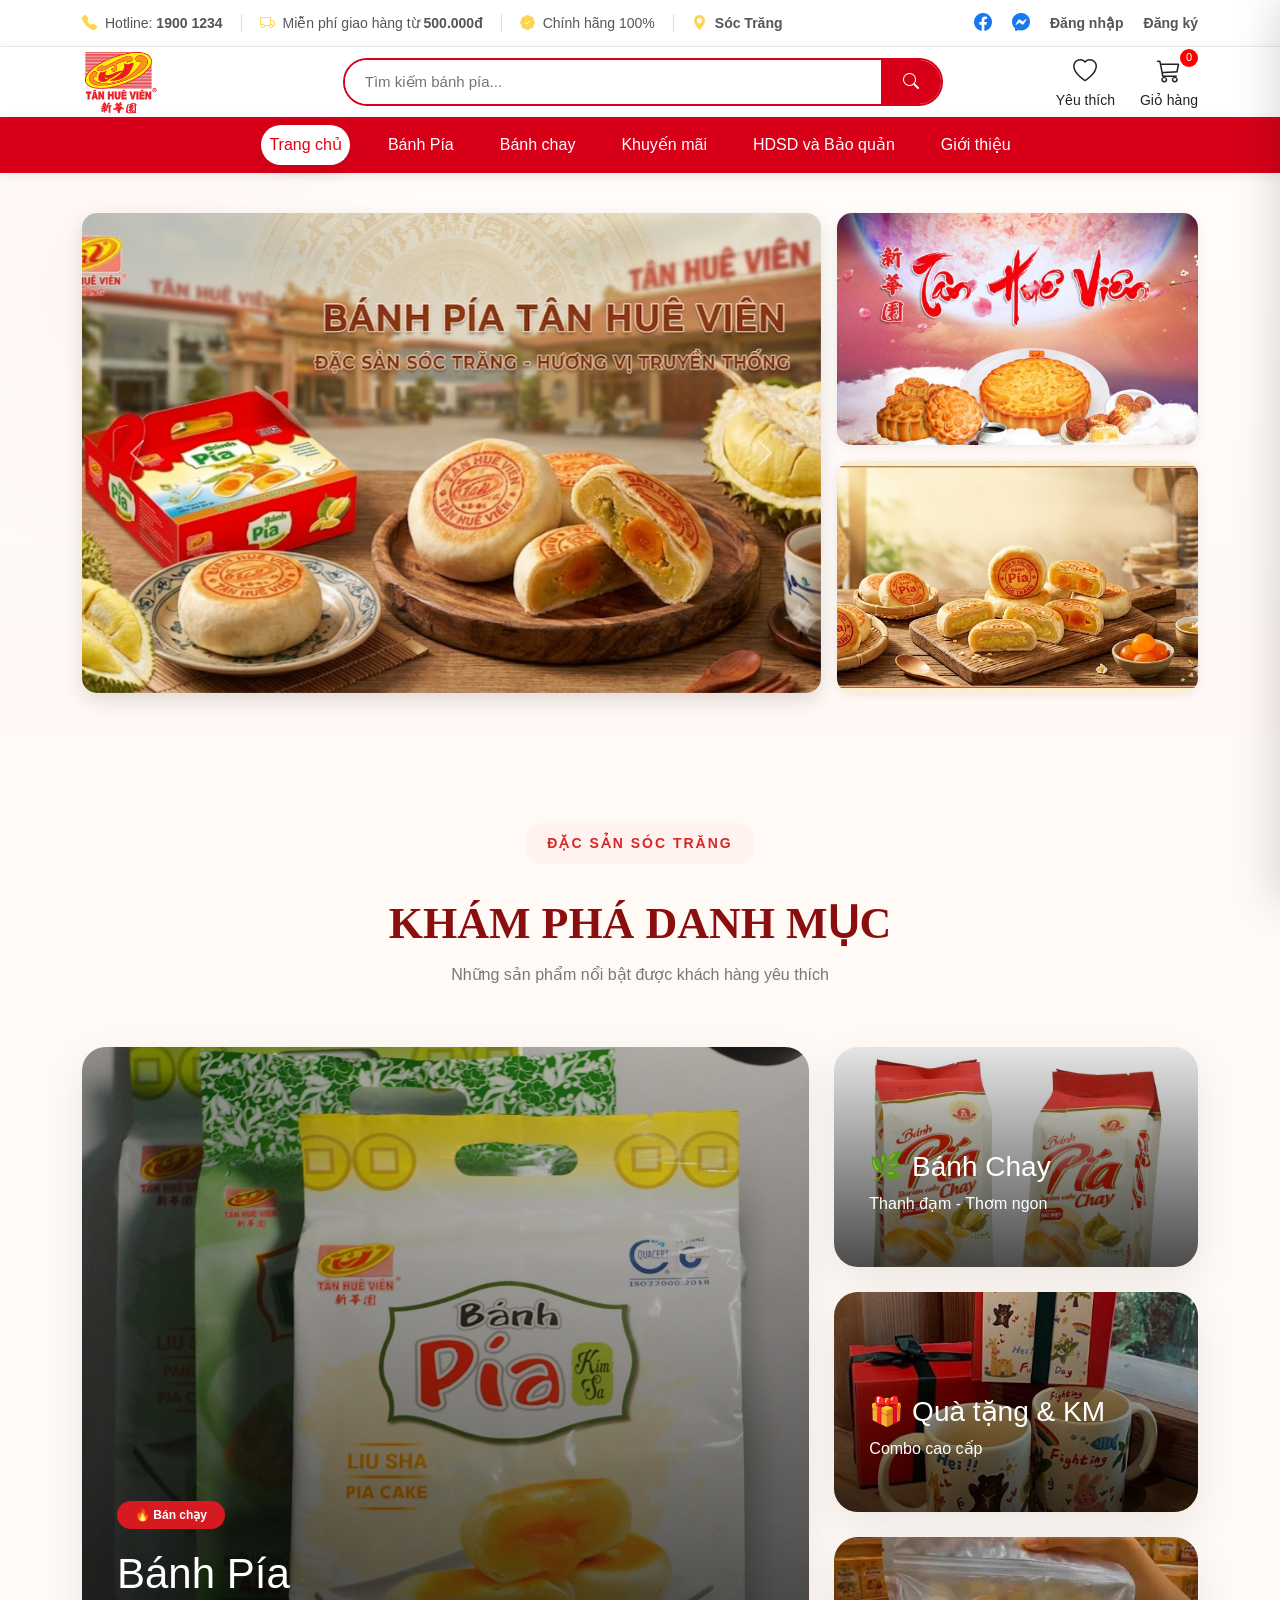
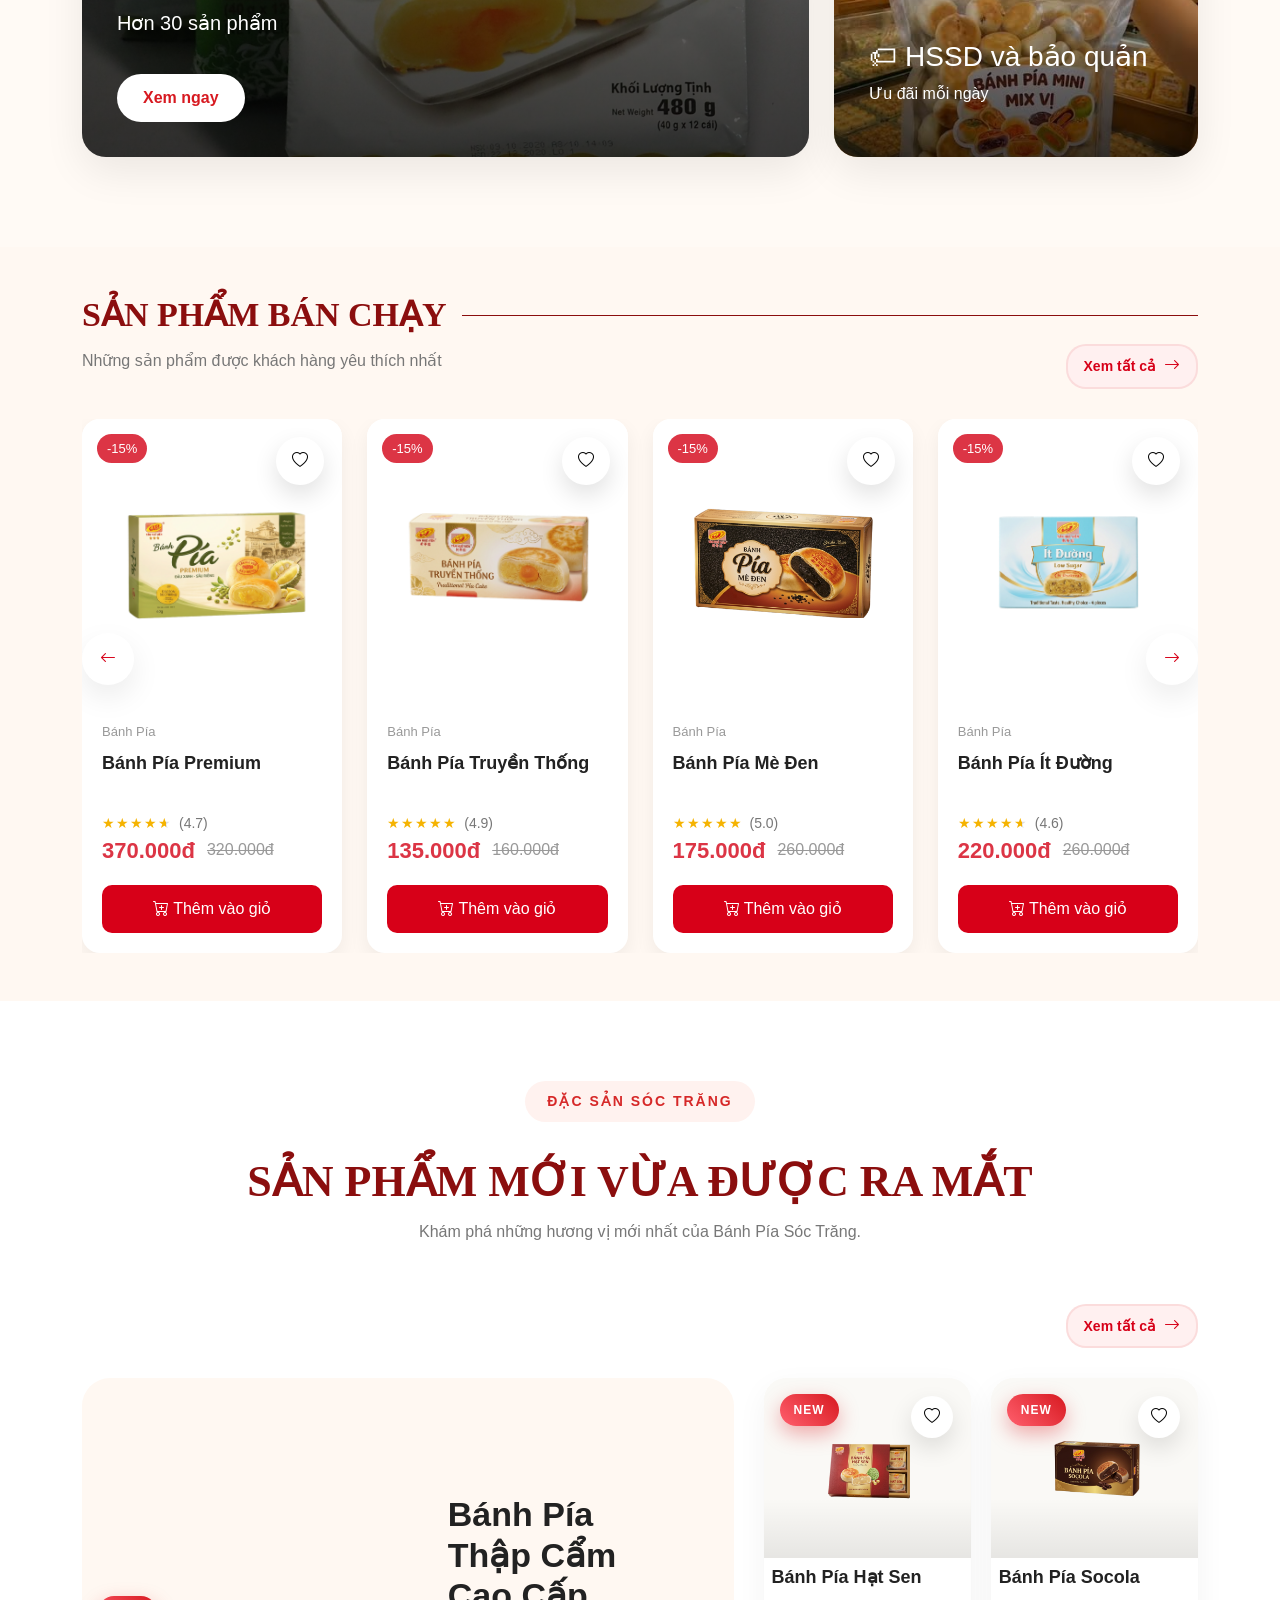
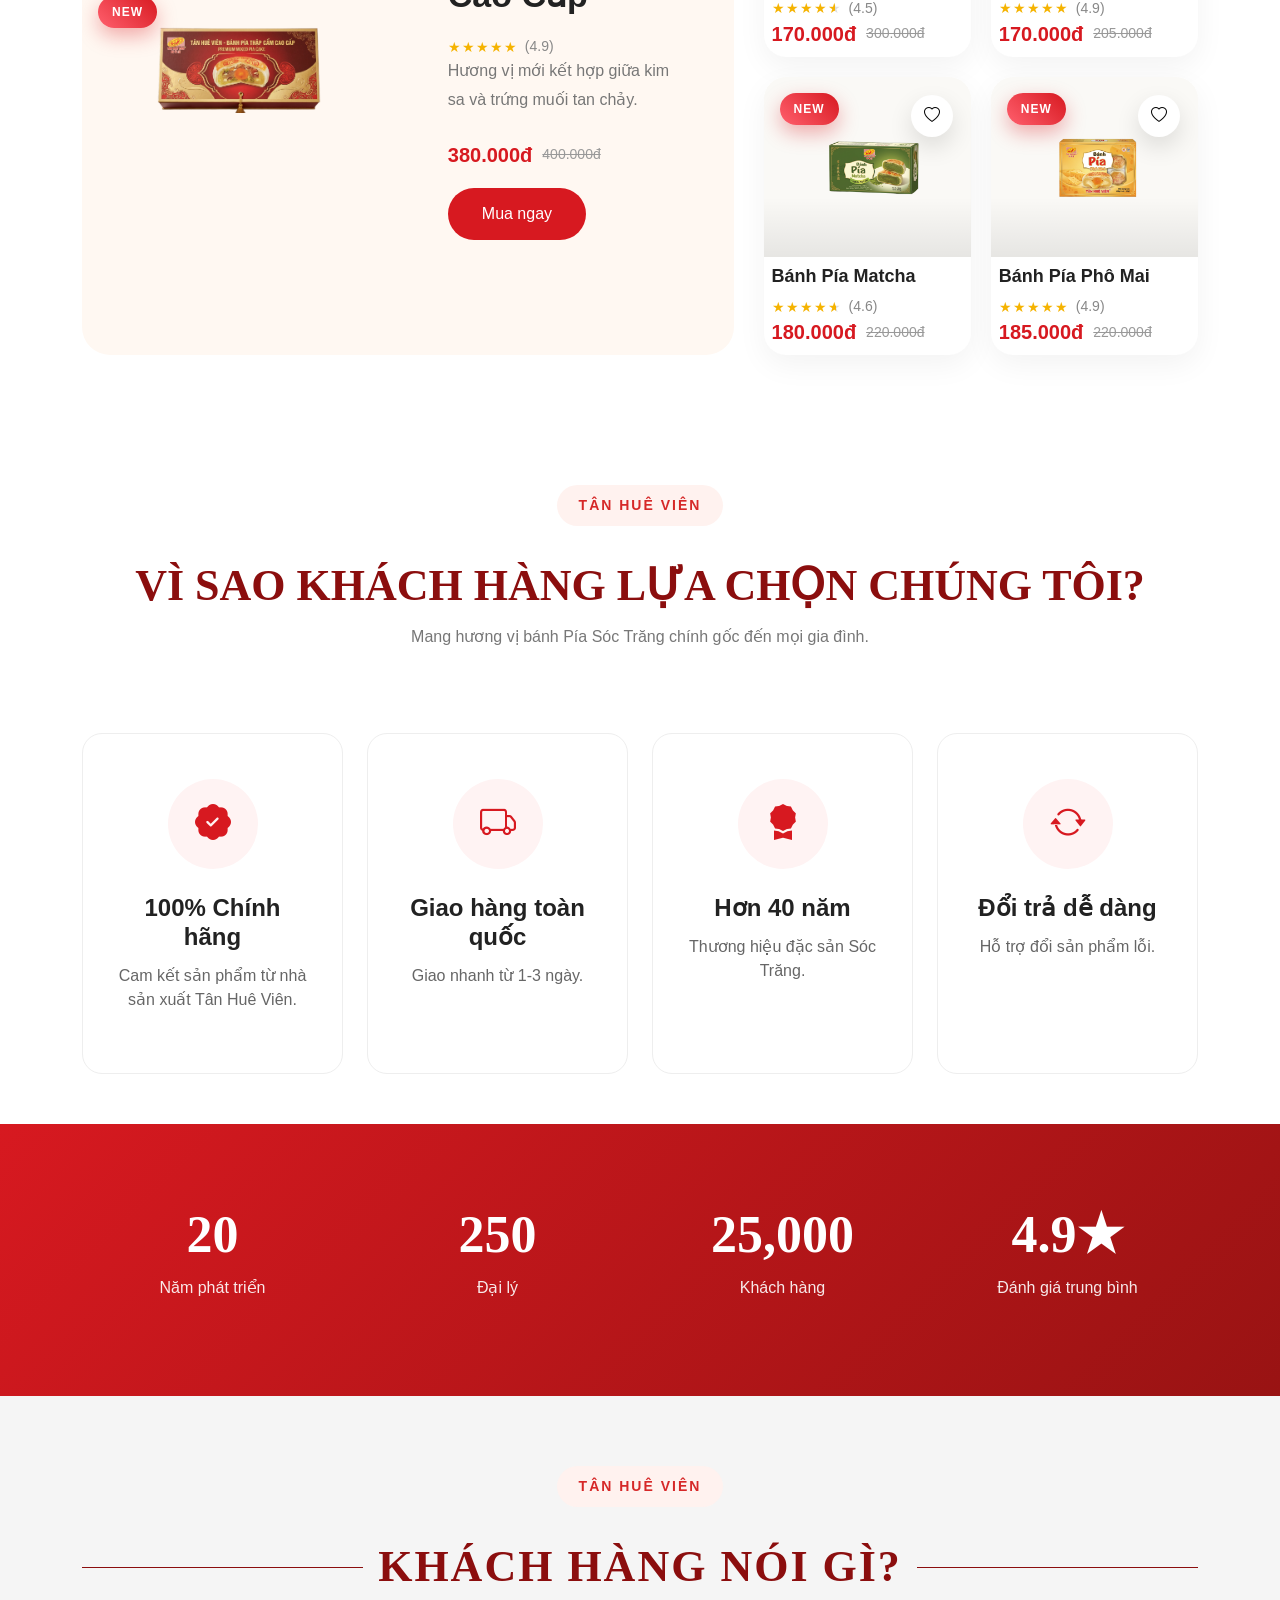
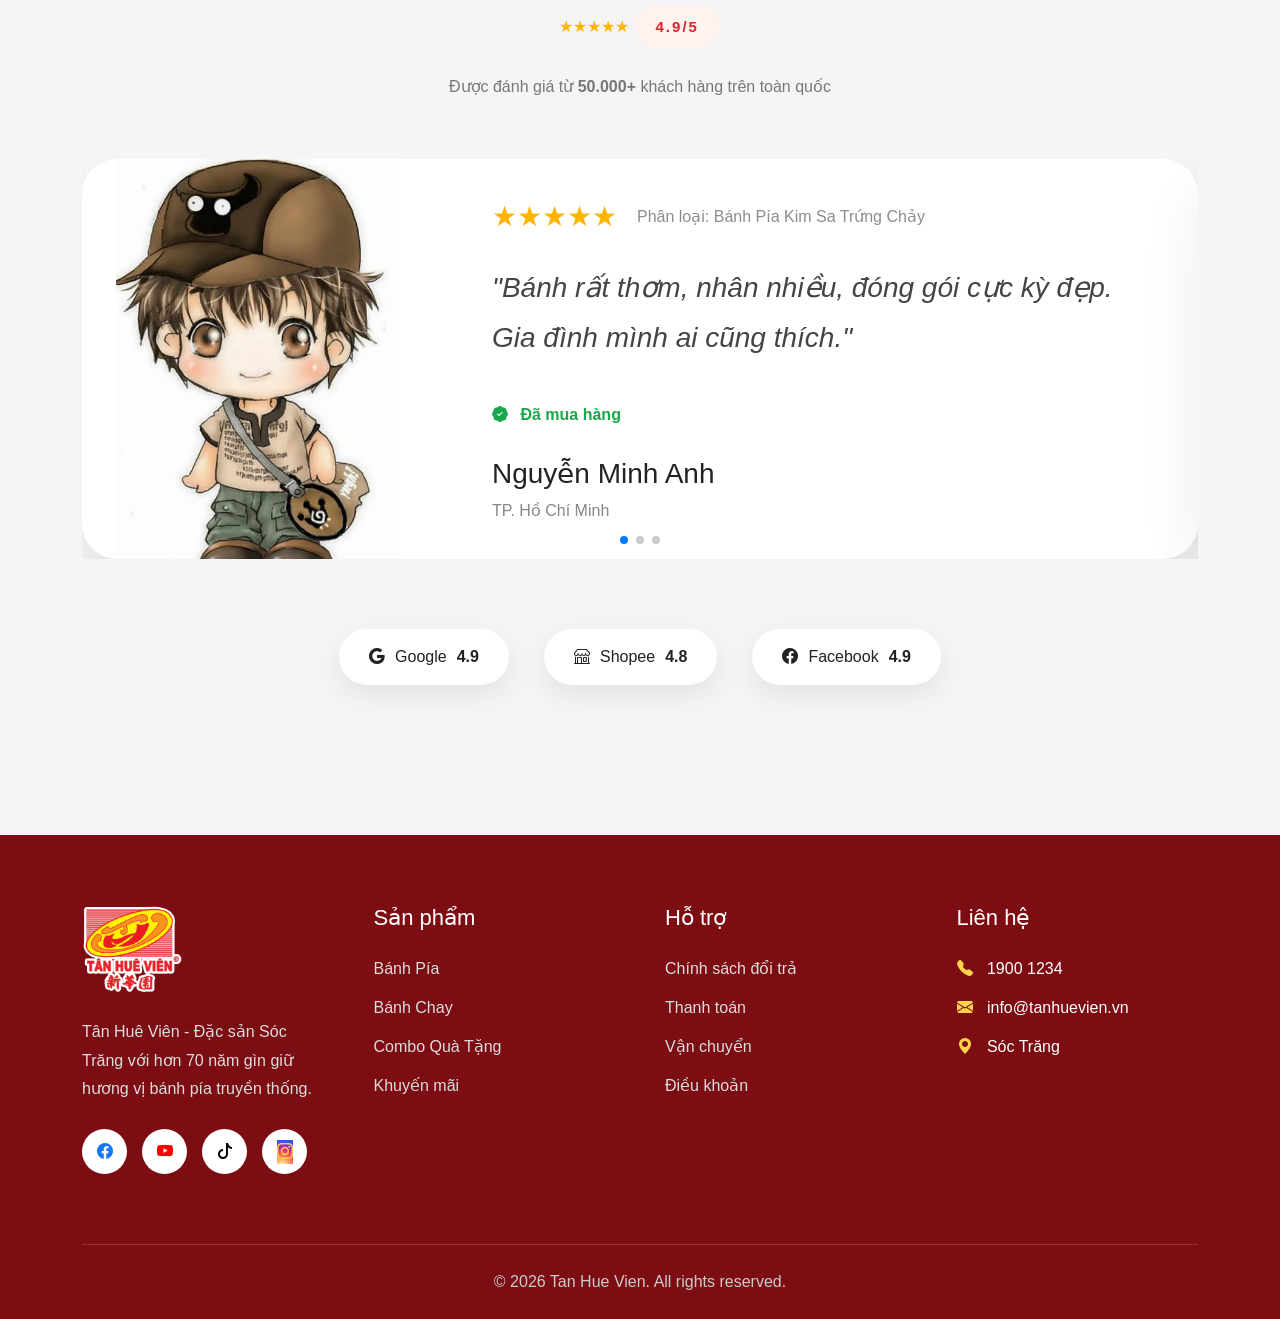
==== index.html @ b6aed007 "change for customer" ====
<!doctype html>
<html lang="vi">
  <head>
    <meta charset="UTF-8" />

    <meta name="viewport" content="width=device-width, initial-scale=1.0" />

    <title>Bánh pía Tân Huê Viên</title>

    <link rel="SHORTCUT ICON" href="assets/images/logo/logo.png" />

    <!-- Bootstrap -->

    <link rel="stylesheet" href="assets/css/bootstrap.min.css" />

    <!-- Bootstrap Icons -->

    <link rel="stylesheet" href="assets/css/bootstrap-icons.css" />

    <!-- CSS -->

    <link rel="stylesheet" href="assets/css/page-loader.css" />

    <link rel="stylesheet" href="assets/css/header.css" />
    <link rel="stylesheet" href="assets/css/footer.css" />
    <link rel="stylesheet" href="assets/css/nouislider.min.css" />

    <link rel="stylesheet" href="assets/css/variables.css" />

    <link rel="stylesheet" href="assets/css/reset.css" />

    <link rel="stylesheet" href="assets/css/style.css" />

    <link rel="stylesheet" href="assets/css/swiper-bundle.css" />
    <link rel="stylesheet" href="assets/css/reponsive-header.css" />
    <link rel="stylesheet" href="assets/css/responsive.css" />
    <link rel="stylesheet" href="assets/css/modal-auth.css" />
  </head>

  <body>
    <!--Page load-->
    <div id="page-loader">
      <div class="page-loader__content">
        <div class="page-loader__logo">
          <img src="assets/images/logo/logo.png" alt="Tân Huê Viên" />
        </div>

        <div class="page-loader__line">
          <span></span>
        </div>

        <p class="page-loader__text">Đang chuẩn bị hương vị...</p>
      </div>
    </div>

    <div id="website-content">
      <header>
        <!-- Top Bar -->

        <!--==================== TOP HEADER ====================-->

        <div class="top-bar">
          <div class="container">
            <div class="top-left">
              <div class="top-item">
                <i class="bi bi-telephone-fill"></i>
                <span>Hotline: <strong>1900 1234</strong></span>
              </div>

              <div class="divider"></div>

              <div class="top-item">
                <i class="bi bi-truck"></i>
                <span>Miễn phí giao hàng từ <strong>500.000đ</strong></span>
              </div>

              <div class="divider"></div>

              <div class="top-item">
                <i class="bi bi-patch-check-fill"></i>
                <span>Chính hãng 100%</span>
              </div>

              <div class="divider"></div>

              <div class="top-item">
                <i class="bi bi-geo-alt-fill"></i>
                <strong><span>Sóc Trăng</span></strong>
              </div>
            </div>

            <div class="top-right">
              <a href="#">
                <i class="bi bi-facebook facebook"></i>
              </a>

              <a href="#">
                <i class="bi bi-messenger facebook"></i>
              </a>

              <a href="#" id="openLogin">
                <strong>Đăng nhập</strong>
              </a>

              <a href="#" id="openRegister">
                <strong>Đăng ký</strong>
              </a>
            </div>
          </div>
        </div>

        <!-- Main Header -->

        <div class="main-header">
          <div class="container">
            <a href="index.html" class="logo">
              <img src="assets/images/logo/logo.png" />
            </a>

            <div class="search-box">
              <input type="text" placeholder="Tìm kiếm bánh pía..." />

              <button>
                <i class="bi bi-search"></i>
              </button>
            </div>

            <!-- Mobile -->
            <div class="mobile-auth">
              <a href="#" id="openLoginMobile">Đăng nhập</a>

              <span>|</span>

              <a href="#" id="openRegisterMobile">Đăng ký</a>
            </div>

            <div class="header-action">
              <a href="#" class="action-item">
                <i class="bi bi-heart"></i>

                <small>Yêu thích</small>
              </a>

              <a href="#" class="action-item cart-action">
                <i class="bi bi-cart3"></i>

                <span class="action-badge">0</span>

                <small>Giỏ hàng</small>
              </a>
            </div>
          </div>
        </div>

        <!-- Navbar -->

        <nav class="navbar navbar-expand-lg navbar-custom">
          <div class="container">
            <button
              class="navbar-toggler"
              data-bs-toggle="collapse"
              data-bs-target="#menu"
            >
              <i class="bi bi-list text-white fs-3"></i>
            </button>

            <div class="collapse navbar-collapse" id="menu">
              <ul class="navbar-nav mx-auto">
                <li class="nav-item">
                  <a class="nav-link active" href="index.html">Trang chủ</a>
                </li>

                <li class="nav-item">
                  <a class="nav-link" href="shop.html">Bánh Pía</a>
                </li>

                <li class="nav-item">
                  <a class="nav-link" href="shop-vegan.html">Bánh chay</a>
                </li>

                <li class="nav-item">
                  <a class="nav-link" href="promotion.html">Khuyến mãi</a>
                </li>

                <li class="nav-item">
                  <a class="nav-link" href="instructions.html"
                    >HDSD và Bảo quản</a
                  >
                </li>

                <li class="nav-item">
                  <a class="nav-link" href="about-new.html">Giới thiệu</a>
                </li>
              </ul>
            </div>
          </div>
        </nav>

        <!-- MODAL LOGIN-->

        <div class="login-modal-overlay" id="loginModal">
          <div class="login-modal">
            <!-- Close -->

            <button class="login-close" id="closeLogin">
              <i class="bi bi-x-lg"></i>
            </button>

            <!-- LOGIN PANEL -->

            <div class="auth-panel active" id="loginPanel">
              <div class="login-header">
                <img src="assets/images/logo/logo.png" />

                <h2>Đăng nhập</h2>

                <p>Chào mừng bạn quay trở lại.</p>
              </div>

              <form class="login-form">
                <div class="login-group">
                  <label>Email</label>

                  <div class="login-input">
                    <i class="bi bi-envelope"></i>

                    <input type="email" placeholder="Nhập email" />
                  </div>
                </div>

                <div class="login-group">
                  <label>Mật khẩu</label>

                  <div class="login-input">
                    <i class="bi bi-lock"></i>

                    <input
                      id="loginPassword"
                      type="password"
                      placeholder="Nhập mật khẩu"
                    />

                    <button type="button" class="toggle-password">
                      <i class="bi bi-eye"></i>
                    </button>
                  </div>
                </div>

                <div class="login-option">
                  <label>
                    <input type="checkbox" />

                    Ghi nhớ đăng nhập
                  </label>

                  <a href="#" id="forgotBtn"> Quên mật khẩu? </a>
                </div>

                <button class="login-btn">Đăng nhập</button>
              </form>

              <div class="login-divider">
                <span>Hoặc</span>
              </div>

              <div class="login-social">
                <button>
                  <i class="bi bi-google"></i>

                  Google
                </button>

                <button>
                  <i class="bi bi-facebook"></i>

                  Facebook
                </button>
              </div>

              <div class="login-footer">
                Chưa có tài khoản?

                <a href="#" id="registerBtn"> Đăng ký ngay </a>
              </div>
            </div>

            <!-- REGISTER PANEL -->

            <div class="auth-panel" id="registerPanel">
              <div class="login-header">
                <img src="assets/images/logo/logo.png" />

                <h2 style="margin-top: -6%">Đăng ký</h2>

                <p>Tạo tài khoản để mua sắm nhanh hơn.</p>
              </div>

              <form class="register-form">
                <div class="register-grid">
                  <div class="register-group">
                    <label>Họ và tên</label>

                    <div class="register-input">
                      <i class="bi bi-person"></i>
                      <input type="text" />
                    </div>
                  </div>

                  <div class="register-group">
                    <label>Email</label>

                    <div class="register-input">
                      <i class="bi bi-envelope"></i>
                      <input type="email" />
                    </div>
                  </div>

                  <div class="register-group">
                    <label>Số điện thoại</label>

                    <div class="register-input">
                      <i class="bi bi-telephone"></i>
                      <input type="text" />
                    </div>
                  </div>

                  <div class="register-group">
                    <label>Mật khẩu</label>

                    <div class="register-input">
                      <i class="bi bi-lock"></i>
                      <input type="password" />
                    </div>
                  </div>

                  <div class="register-group register-full">
                    <label>Xác nhận mật khẩu</label>

                    <div class="register-input">
                      <i class="bi bi-lock-fill"></i>
                      <input type="password" />
                    </div>
                  </div>
                </div>

                <!-- LAW-->
                <div class="register-agree">
                  <label>
                    <input type="checkbox" id="agreeTerms" />

                    Tôi đồng ý với
                    <a href="#">Điều khoản sử dụng</a>
                    và
                    <a href="#">Chính sách bảo mật</a>.
                  </label>
                </div>

                <!-- Nút đăng ký -->
                <button type="submit" class="register-btn">
                  <i class="bi bi-person-plus"></i>
                  Đăng ký
                </button>
              </form>

              <div class="login-footer">
                Đã có tài khoản?

                <a href="#" id="loginBtnBack"> Đăng nhập </a>
              </div>
            </div>
          </div>
        </div>

        <!-- CART DRAWER-->

        <div class="cart-overlay"></div>

        <aside class="cart-drawer">
          <!-- <div class="cart-header">
          <h2>
            <i class="bi bi-cart3"></i>

            Giỏ hàng
          </h2>

          <button class="close-cart">
            <i class="bi bi-x-lg"></i>
          </button>
        </div> -->
          <!-- <div class="cart-header">
          <div class="cart-header-left">
            <div class="cart-icon">
              <i class="bi bi-cart3"></i>
            </div>

            <div>
              <h2>Giỏ hàng</h2>

              <span class="cart-count"> 0 sản phẩm </span>
            </div>
          </div>

          <button class="close-cart">
            <i class="bi bi-x-lg"></i>
          </button>
        </div> -->
          <div class="cart-header">
            <div class="cart-header-left">
              <div class="cart-icon">
                <i class="bi bi-cart3"></i>
              </div>

              <div>
                <h2>Giỏ hàng</h2>

                <p class="cart-count"><span id="cartCount">0</span> sản phẩm</p>
              </div>
            </div>

            <button class="close-cart">
              <i class="bi bi-x-lg"></i>
            </button>
          </div>

          <!--Cart body-->
          <div class="cart-body">
            <!-- Item 1 -->
            <!-- <div class="cart-item">
            <div class="cart-image">
              <img src="assets/images/products/pia1.png" alt="" />
            </div>

            <div class="cart-info">
              <h4>Bánh Pía Kim Sa</h4>

              <p>Hộp 6 bánh • 480g</p>

              <div class="cart-price">180.000đ</div>

              <div class="cart-quantity">
                <button class="qty-minus">
                  <i class="bi bi-dash"></i>
                </button>

                <span>1</span>

                <button class="qty-plus">
                  <i class="bi bi-plus"></i>
                </button>
              </div>
            </div>

            <button class="cart-remove">
              <i class="bi bi-trash3"></i>
            </button>
          </div> -->
          </div>
          <!--Cart footer-->

          <div class="cart-footer">
            <div class="cart-summary">
              <div class="summary-row">
                <span>Tạm tính</span>

                <strong id="cartSubtotal"> 180.000đ </strong>
              </div>

              <!-- <div class="summary-row">
              <span>Phí vận chuyển</span>

              <span class="free-ship"> Miễn phí </span>
            </div> -->
              <div class="shipping-progress">
                <div class="shipping-text">
                  <i class="bi bi-truck"></i>

                  <span id="shippingMessage">
                    Mua thêm 300.000đ để được miễn phí vận chuyển
                  </span>
                </div>

                <div class="shipping-bar">
                  <div class="shipping-fill" id="shippingFill"></div>
                </div>
              </div>

              <div class="summary-divider"></div>

              <div class="summary-row total">
                <span>Tổng cộng</span>

                <strong id="cartTotal"> 180.000đ </strong>
              </div>
            </div>

            <div class="cart-actions">
              <button class="checkout-btn" onclick="forwardToCheckOut()">
                Thanh toán
              </button>
            </div>
          </div>
        </aside>

        <!--Toast-->

        <div id="toastContainer" class="toast-container"></div>
        <!--End cart drawer-->
      </header>

      <!-- ================= HERO ================= -->

      <section class="hero-section">
        <div class="container">
          <div class="row g-3">
            <!-- Slider -->

            <div class="col-lg-8">
              <div
                id="heroSlider"
                class="carousel slide"
                data-bs-ride="carousel"
                data-bs-interval="3000"
              >
                <div class="carousel-inner">
                  <div class="carousel-item active">
                    <img
                      src="assets/images/slider/slider1_1.png"
                      class="d-block w-100"
                    />
                  </div>

                  <div class="carousel-item">
                    <img
                      src="assets/images/slider/slider2_1.png"
                      class="d-block w-100"
                    />
                  </div>

                  <div class="carousel-item">
                    <img
                      src="assets/images/slider/slider3_1.png"
                      class="d-block w-100"
                    />
                  </div>
                </div>

                <button
                  class="carousel-control-prev"
                  data-bs-target="#heroSlider"
                  data-bs-slide="prev"
                >
                  <span class="carousel-control-prev-icon"></span>
                </button>

                <button
                  class="carousel-control-next"
                  data-bs-target="#heroSlider"
                  data-bs-slide="next"
                >
                  <span class="carousel-control-next-icon"></span>
                </button>
              </div>
            </div>

            <!-- Banner -->

            <div class="col-lg-4">
              <div class="right-banner">
                <img src="assets/images/banners/banh-pia-banner.png" />
              </div>

              <div class="right-banner mt-3">
                <img src="assets/images/banners/banner1_1.png" />
              </div>
            </div>
          </div>
        </div>
      </section>

      <!--================ FEATURED CATEGORIES NEW ================-->

      <section class="featured-categories">
        <div class="container">
          <div class="section-title">
            <span>ĐẶC SẢN SÓC TRĂNG</span>
            <!-- <h2 class="title-with-lines">Khám phá danh mục</h2> -->
            <h2>Khám phá danh mục</h2>
            <p>Những sản phẩm nổi bật được khách hàng yêu thích</p>
          </div>

          <div class="category-grid">
            <!-- Card lớn -->

            <a href="#" class="category-item category-big">
              <img src="assets/images/categories/pia.jpg" />

              <div class="overlay">
                <span class="badge">🔥 Bán chạy</span>

                <h3>Bánh Pía</h3>

                <p>Hơn 30 sản phẩm</p>

                <button onclick="forwardToShop()">Xem ngay</button>
              </div>
            </a>

            <!-- Card -->

            <a href="shop-vegan.html" class="category-item">
              <img src="assets/images/categories/vegetarian.jpg" />

              <div class="overlay">
                <h3>🌿 Bánh Chay</h3>

                <p>Thanh đạm - Thơm ngon</p>
              </div>
            </a>

            <!-- Card -->

            <a href="promotion.html" class="category-item">
              <img src="assets/images/categories/gift.jpg" />

              <div class="overlay">
                <h3>🎁 Quà tặng & KM</h3>

                <p>Combo cao cấp</p>
              </div>
            </a>

            <!-- Card -->

            <a href="instructions.html" class="category-item">
              <img src="assets/images/categories/sale.jpg" />

              <div class="overlay">
                <h3>🏷 HSSD và bảo quản</h3>

                <p>Ưu đãi mỗi ngày</p>
              </div>
            </a>
          </div>
        </div>
      </section>
      <!--==================== BEST SELLER ====================-->

      <section class="best-seller py-5">
        <div class="container">
          <div class="section-header">
            <div style="width: 100%">
              <h2 class="title-with-line">Sản phẩm bán chạy</h2>

              <div class="sub-section-seller">
                <p>Những sản phẩm được khách hàng yêu thích nhất</p>

                <a href="shop-new.html" class="view-all">
                  Xem tất cả
                  <i class="bi bi-arrow-right"></i>
                </a>
              </div>
            </div>
          </div>

          <!-- Best seller New-->
          <div class="swiper bestSellerSwiper">
            <div class="swiper-wrapper">
              <!-- Product 1 -->
              <div class="swiper-slide">
                <div
                  class="product-card"
                  data-id="20"
                  data-name="Bánh Pía Premium "
                  data-price="320000"
                  data-image="assets/images/products/premium1.png"
                >
                  <span class="badge-sale"> -15% </span>

                  <button class="wishlist">
                    <i class="bi bi-heart heart-outline"></i>

                    <i class="bi bi-heart-fill heart-fill"></i>
                  </button>

                  <div class="product-image">
                    <img src="assets/images/products/premium1.png" />
                    <a href="product-detail.html?id=20" class="quick-view">
                      <i class="bi bi-eye"></i>
                      Xem nhanh
                    </a>
                  </div>

                  <div class="product-body">
                    <span class="product-category"> Bánh Pía </span>

                    <a href="#"> <h5>Bánh Pía Premium</h5></a>

                    <div class="rating">
                      <div class="stars stars-4-6">★★★★★</div>

                      <span>(4.7)</span>
                    </div>

                    <div class="price">
                      <span class="new-price"> 370.000đ </span>

                      <span class="old-price"> 320.000đ </span>
                    </div>

                    <button class="btn-cart">
                      <i class="bi bi-cart-plus"></i>

                      Thêm vào giỏ
                    </button>
                  </div>
                </div>
              </div>
              <!-- Product 2 -->
              <div class="swiper-slide">
                <div
                  class="product-card"
                  data-id="19"
                  data-name="Bánh Pía Truyền Thống "
                  data-price="135000"
                  data-image="assets/images/products/truyenthong1.png"
                >
                  <span class="badge-sale"> -15% </span>

                  <button class="wishlist">
                    <i class="bi bi-heart heart-outline"></i>

                    <i class="bi bi-heart-fill heart-fill"></i>
                  </button>

                  <div class="product-image">
                    <img src="assets/images/products/truyenthong1.png" />
                    <a href="product-detail.html?id=19" class="quick-view">
                      <i class="bi bi-eye"></i>
                      Xem nhanh
                    </a>
                  </div>

                  <div class="product-body">
                    <span class="product-category"> Bánh Pía </span>

                    <a href="#"> <h5>Bánh Pía Truyền Thống</h5></a>

                    <div class="rating">
                      <div class="stars stars-4-9">★★★★★</div>

                      <span>(4.9)</span>
                    </div>

                    <div class="price">
                      <span class="new-price"> 135.000đ </span>

                      <span class="old-price"> 160.000đ </span>
                    </div>

                    <button class="btn-cart">
                      <i class="bi bi-cart-plus"></i>

                      Thêm vào giỏ
                    </button>
                  </div>
                </div>
              </div>

              <!-- Product 3 -->
              <div class="swiper-slide">
                <div
                  class="product-card"
                  data-id="18"
                  data-name="Bánh Pía Mè Đen "
                  data-price="175000"
                  data-image="assets/images/products/meden1.png"
                >
                  <span class="badge-sale"> -15% </span>

                  <button class="wishlist">
                    <i class="bi bi-heart heart-outline"></i>

                    <i class="bi bi-heart-fill heart-fill"></i>
                  </button>

                  <div class="product-image">
                    <img src="assets/images/products/meden1.png" />
                    <a href="product-detail.html?id=18" class="quick-view">
                      <i class="bi bi-eye"></i>
                      Xem nhanh
                    </a>
                  </div>

                  <div class="product-body">
                    <span class="product-category"> Bánh Pía </span>

                    <a href="#"> <h5>Bánh Pía Mè Đen</h5></a>

                    <div class="rating">
                      <div class="stars stars-5">★★★★★</div>

                      <span>(5.0)</span>
                    </div>

                    <div class="price">
                      <span class="new-price"> 175.000đ </span>

                      <span class="old-price"> 260.000đ </span>
                    </div>

                    <button class="btn-cart">
                      <i class="bi bi-cart-plus"></i>

                      Thêm vào giỏ
                    </button>
                  </div>
                </div>
              </div>
              <!-- Product 4 -->
              <div class="swiper-slide">
                <div
                  class="product-card"
                  data-id="17"
                  data-name="Bánh Pía Ít Đường "
                  data-price="165000"
                  data-image="assets/images/products/itduong1.png"
                >
                  <span class="badge-sale"> -15% </span>

                  <button class="wishlist">
                    <i class="bi bi-heart heart-outline"></i>

                    <i class="bi bi-heart-fill heart-fill"></i>
                  </button>

                  <div class="product-image">
                    <img src="assets/images/products/itduong1.png" />
                    <a href="product-detail.html?=17" class="quick-view">
                      <i class="bi bi-eye"></i>
                      Xem nhanh
                    </a>
                  </div>

                  <div class="product-body">
                    <span class="product-category"> Bánh Pía </span>

                    <a href="#"> <h5>Bánh Pía Ít Đường</h5></a>

                    <div class="rating">
                      <div class="stars stars-4-6">★★★★★</div>

                      <span>(4.6)</span>
                    </div>

                    <div class="price">
                      <span class="new-price"> 220.000đ </span>

                      <span class="old-price"> 260.000đ </span>
                    </div>

                    <button class="btn-cart">
                      <i class="bi bi-cart-plus"></i>

                      Thêm vào giỏ
                    </button>
                  </div>
                </div>
              </div>

              <!-- Product 5 -->
              <div class="swiper-slide">
                <div
                  class="product-card"
                  data-id="16"
                  data-name="Bánh Pía Thập Cẩm Cao Cấp "
                  data-price="165000"
                  data-image="assets/images/products/thapcam1.png"
                >
                  <span class="badge-sale"> -15% </span>

                  <button class="wishlist">
                    <i class="bi bi-heart heart-outline"></i>

                    <i class="bi bi-heart-fill heart-fill"></i>
                  </button>

                  <div class="product-image">
                    <img src="assets/images/products/thapcam1.png" />
                    <a href="product-detail.html?=16" class="quick-view">
                      <i class="bi bi-eye"></i>
                      Xem nhanh
                    </a>
                  </div>

                  <div class="product-body">
                    <span class="product-category"> Bánh Pía </span>

                    <a href="#"> <h5>Bánh Pía Thập Cẩm Cao Cấp</h5></a>

                    <div class="rating">
                      <div class="stars stars-4-5">★★★★★</div>

                      <span>(4.5)</span>
                    </div>

                    <div class="price">
                      <span class="new-price"> 220.000đ </span>

                      <span class="old-price"> 260.000đ </span>
                    </div>

                    <button class="btn-cart">
                      <i class="bi bi-cart-plus"></i>

                      Thêm vào giỏ
                    </button>
                  </div>
                </div>
              </div>

              <!-- Product 6 -->
              <div class="swiper-slide">
                <div
                  class="product-card"
                  data-id="15"
                  data-name="Bánh Pía Dừa "
                  data-price="165000"
                  data-image="assets/images/products/dua1.png"
                >
                  <span class="badge-sale"> -15% </span>

                  <button class="wishlist">
                    <i class="bi bi-heart heart-outline"></i>

                    <i class="bi bi-heart-fill heart-fill"></i>
                  </button>

                  <div class="product-image">
                    <img src="assets/images/products/dua1.png" />
                    <a href="product-detail.html?id=15" class="quick-view">
                      <i class="bi bi-eye"></i>
                      Xem nhanh
                    </a>
                  </div>

                  <div class="product-body">
                    <span class="product-category"> Bánh Pía </span>

                    <a href="#"> <h5>Bánh Pía Dừa</h5></a>

                    <div class="rating">
                      <div class="stars stars-4-9">★★★★★</div>
                      <span>(4.9)</span>
                    </div>

                    <div class="price">
                      <span class="new-price"> 220.000đ </span>

                      <span class="old-price"> 260.000đ </span>
                    </div>

                    <button class="btn-cart">
                      <i class="bi bi-cart-plus"></i>

                      Thêm vào giỏ
                    </button>
                  </div>
                </div>
              </div>
            </div>

            <!-- Pagging-->
            <div class="slider-navigation">
              <button class="best-prev">
                <i class="bi bi-arrow-left"></i>
              </button>

              <button class="best-next">
                <i class="bi bi-arrow-right"></i>
              </button>
            </div>
          </div>
        </div>
      </section>

      <!--NEW ARRIVALL-->
      <section class="new-arrival section-padding">
        <div class="container">
          <div class="section-header">
            <div class="section-title">
              <span>ĐẶC SẢN SÓC TRĂNG</span>

              <h2>Sản phẩm mới vừa được ra mắt</h2>

              <p>Khám phá những hương vị mới nhất của Bánh Pía Sóc Trăng.</p>
            </div>
            <div class="wrap-view-all">
              <a href="shop-new.html" class="view-all">
                Xem tất cả
                <i class="bi bi-arrow-right"></i>
              </a>
            </div>
          </div>

          <div class="arrival-grid">
            <!-- Hero Product -->

            <div
              class="arrival-feature"
              data-id="16"
              data-name="Bánh Pía Thập Cẩm Cao Cấp"
              data-price="385000"
              data-image="assets/images/products/thapcam1.png"
            >
              <div class="arrival-image">
                <span class="arrival-badge">NEW</span>

                <img src="assets/images/products/thapcam1.png" />
              </div>

              <div class="arrival-content">
                <a href="product-detail.html?id=16"
                  ><h3 class="line-hover">Bánh Pía Thập Cẩm Cao Cấp</h3></a
                >
                <div class="arrival-rating">
                  <div class="stars stars-4-9">★★★★★</div>

                  <span>(4.9)</span>
                </div>

                <p>Hương vị mới kết hợp giữa kim sa và trứng muối tan chảy.</p>

                <div class="price">
                  <div class="arrival-price">
                    <span class="new-price"> 380.000đ </span>

                    <span class="old-price"> 400.000đ </span>
                  </div>
                </div>

                <a href="product-detail.html?id=16" class="btn-arrival">
                  Mua ngay
                </a>
              </div>
            </div>

            <!-- Right Grid -->

            <div class="arrival-list">
              <!-- new card 1 -->
              <a
                href="product-detail.html?id=11"
                class="arrival-card"
                data-id="11"
                data-name="Bánh Pía Hạt Sen"
                data-price="385000"
                data-image="assets/images/products/sen1.png"
              >
                <span class="arrival-badge"> NEW </span>

                <button class="wishlist">
                  <i class="bi bi-heart heart-outline"></i>

                  <i class="bi bi-heart-fill heart-fill"></i>
                </button>

                <div class="arrival-card-image">
                  <img src="assets/images/products/sen1.png" />
                </div>

                <div class="arrival-card-body">
                  <h5>Bánh Pía Hạt Sen</h5>

                  <div class="arrival-rating">
                    <div class="stars stars-4-5">★★★★★</div>
                    <span>(4.5)</span>
                  </div>

                  <div class="arrival-price">
                    <span class="new-price"> 170.000đ </span>

                    <span class="old-price"> 300.000đ </span>
                  </div>
                </div>
              </a>

              <!-- new card 2 -->
              <a
                href="product-detail.html?id=12"
                class="arrival-card"
                data-id="12"
                data-name="Bánh Pía Socola"
                data-price="170000"
                data-image="assets/images/products/socola1.png"
              >
                <span class="arrival-badge"> NEW </span>

                <button class="wishlist">
                  <i class="bi bi-heart heart-outline"></i>

                  <i class="bi bi-heart-fill heart-fill"></i>
                </button>

                <div class="arrival-card-image">
                  <img src="assets/images/products/socola1.png" />
                </div>

                <div class="arrival-card-body">
                  <h5>Bánh Pía Socola</h5>

                  <div class="arrival-rating">
                    <div class="stars stars-4-9">★★★★★</div>
                    <span>(4.9)</span>
                  </div>

                  <div class="arrival-price">
                    <span class="new-price"> 170.000đ </span>

                    <span class="old-price"> 205.000đ </span>
                  </div>
                </div>
              </a>
              <!-- new card 3 -->
              <a
                href="product-detail.html?id=13"
                class="arrival-card"
                data-id="13"
                data-name="Bánh Pía Matcha"
                data-price="175000"
                data-image="assets/images/products/matcha1.png"
              >
                <span class="arrival-badge"> NEW </span>

                <button class="wishlist">
                  <i class="bi bi-heart heart-outline"></i>

                  <i class="bi bi-heart-fill heart-fill"></i>
                </button>

                <div class="arrival-card-image">
                  <img src="assets/images/products/matcha1.png" />
                </div>

                <div class="arrival-card-body">
                  <h5>Bánh Pía Matcha</h5>

                  <div class="arrival-rating">
                    <div class="stars stars-4-6">★★★★★</div>

                    <span>(4.6)</span>
                  </div>

                  <div class="arrival-price">
                    <span class="new-price"> 180.000đ </span>

                    <span class="old-price"> 220.000đ </span>
                  </div>
                </div>
              </a>
              <!-- new card 4 -->
              <a
                href="product-detail.html?id=14"
                class="arrival-card"
                data-id="14"
                data-name="Bánh Pía Phô Mai"
                data-price="185000"
                data-image="assets/images/products/phomai1.png"
              >
                <span class="arrival-badge"> NEW </span>

                <button class="wishlist">
                  <i class="bi bi-heart heart-outline"></i>

                  <i class="bi bi-heart-fill heart-fill"></i>
                </button>

                <div class="arrival-card-image">
                  <img src="assets/images/products/phomai1.png" />
                </div>

                <div class="arrival-card-body">
                  <h5>Bánh Pía Phô Mai</h5>

                  <div class="arrival-rating">
                    <div class="stars stars-4-9">★★★★★</div>
                    <span>(4.9)</span>
                  </div>

                  <div class="arrival-price">
                    <span class="new-price"> 185.000đ </span>

                    <span class="old-price"> 220.000đ </span>
                  </div>
                </div>
              </a>
            </div>
          </div>
        </div>
      </section>

      <!--ABOUT SHOP-->
      <section class="why-us">
        <div class="container">
          <div class="section-title text-center">
            <span>TÂN HUÊ VIÊN</span>

            <h2 class="">Vì sao khách hàng lựa chọn chúng tôi?</h2>

            <p>Mang hương vị bánh Pía Sóc Trăng chính gốc đến mọi gia đình.</p>
          </div>

          <div class="row g-4 mt-4">
            <div class="col-lg-3 col-md-6">
              <div class="why-card">
                <div class="icon">
                  <i class="bi bi-patch-check-fill"></i>
                </div>

                <h4>100% Chính hãng</h4>

                <p>Cam kết sản phẩm từ nhà sản xuất Tân Huê Viên.</p>
              </div>
            </div>

            <div class="col-lg-3 col-md-6">
              <div class="why-card">
                <div class="icon">
                  <i class="bi bi-truck"></i>
                </div>

                <h4>Giao hàng toàn quốc</h4>

                <p>Giao nhanh từ 1-3 ngày.</p>
              </div>
            </div>

            <div class="col-lg-3 col-md-6">
              <div class="why-card">
                <div class="icon">
                  <i class="bi bi-award-fill"></i>
                </div>

                <h4>Hơn 40 năm</h4>

                <p>Thương hiệu đặc sản Sóc Trăng.</p>
              </div>
            </div>

            <div class="col-lg-3 col-md-6">
              <div class="why-card">
                <div class="icon">
                  <i class="bi bi-arrow-repeat"></i>
                </div>

                <h4>Đổi trả dễ dàng</h4>

                <p>Hỗ trợ đổi sản phẩm lỗi.</p>
              </div>
            </div>
          </div>
        </div>
      </section>

      <!-- COUNTER-->

      <section class="counter-section">
        <div class="container">
          <div class="row text-center">
            <div class="col-lg-3 col-6">
              <div class="counter-box">
                <h2 class="counter" data-target="40">0</h2>

                <p>Năm phát triển</p>
              </div>
            </div>

            <div class="col-lg-3 col-6">
              <div class="counter-box">
                <h2 class="counter" data-target="500">0</h2>

                <p>Đại lý</p>
              </div>
            </div>

            <div class="col-lg-3 col-6">
              <div class="counter-box">
                <h2 class="counter" data-target="50000">0</h2>

                <p>Khách hàng</p>
              </div>
            </div>

            <div class="col-lg-3 col-6">
              <div class="counter-box">
                <h2>4.9★</h2>

                <p>Đánh giá trung bình</p>
              </div>
            </div>
          </div>
        </div>
      </section>

      <!--ABOUT OF CUSTOMER-->

      <!--New ABOUT OF CUSTOMER-->
      <section class="customer-review">
        <div class="container">
          <div class="section-header">
            <div class="section-title">
              <span>TÂN HUÊ VIÊN</span>

              <h2 class="title-with-lines">Khách hàng nói gì?</h2>

              <!-- <p>Hơn 50.000 khách hàng đã lựa chọn Bánh Pía Tân Huê Viên. </p>  -->
              <div class="review-summary">
                <div class="summary-score">
                  ★★★★★
                  <span class="summary-score_sub">4.9/5</span>
                </div>

                <p>
                  Được đánh giá từ
                  <strong>50.000+</strong>
                  khách hàng trên toàn quốc
                </p>
              </div>
            </div>
          </div>

          <div class="swiper reviewSwiper">
            <div class="swiper-wrapper">
              <!--Review 1-->
              <div class="swiper-slide">
                <div class="review-card">
                  <div class="review-image">
                    <img src="assets/images/reviews/avatar1.png" />
                  </div>

                  <div class="review-content">
                    <div class="review-header">
                      <div class="review-stars">★★★★★</div>
                      <span class="category"
                        >Phân loại: Bánh Pía Kim Sa Trứng Chảy</span
                      >
                    </div>

                    <p>
                      "Bánh rất thơm, nhân nhiều, đóng gói cực kỳ đẹp. Gia đình
                      mình ai cũng thích."
                    </p>

                    <div class="verified">
                      <i class="bi bi-patch-check-fill"></i>

                      Đã mua hàng
                    </div>

                    <div class="review-user">
                      <h5>Nguyễn Minh Anh</h5>

                      <span>TP. Hồ Chí Minh</span>
                    </div>
                  </div>
                </div>
              </div>

              <!--Review 2-->
              <div class="swiper-slide">
                <div class="review-card">
                  <div class="review-image">
                    <img src="assets/images/reviews/avatar2.png" />
                  </div>

                  <div class="review-content">
                    <div class="review-header">
                      <div class="review-stars">★★★★★</div>
                      <span class="category">Phân loại: Bánh Pía Kim Sa</span>
                    </div>

                    <p>
                      Bánh ngon xuất sắc mọi người ơi! Lớp vỏ mềm mỏng nhiều
                      lớp, nhân kim sa béo ngậy trứng chảy đậm đà."
                    </p>

                    <div class="verified">
                      <i class="bi bi-patch-check-fill"></i>

                      Đã mua hàng
                    </div>

                    <div class="review-user">
                      <h5>Nguyễn Thanh Hưng</h5>

                      <span>TP. Vĩnh Long</span>
                    </div>
                  </div>
                </div>
              </div>

              <!--Review 3-->
              <div class="swiper-slide">
                <div class="review-card">
                  <div class="review-image">
                    <img src="assets/images/reviews/avatar3.png" />
                  </div>

                  <div class="review-content">
                    <div class="review-header">
                      <div class="review-stars">★★★★★</div>
                      <span class="category">Phân loại: Bánh Pía Đậu Xanh</span>
                    </div>

                    <p>
                      "Shop đóng gói cực kỳ cẩn thận, bọc chống sốc mấy lớp liền
                      nên lúc nhận hộp bánh vẫn vuông vức, không bị móp méo."
                    </p>

                    <div class="verified">
                      <i class="bi bi-patch-check-fill"></i>

                      Đã mua hàng
                    </div>

                    <div class="review-user">
                      <h5>Trần Thanh Tâm</h5>

                      <span>TP. Long An</span>
                    </div>
                  </div>
                </div>
              </div>
            </div>

            <div class="swiper-pagination"></div>
          </div>

          <div class="review-platform">
            <div>
              <i class="bi bi-google"></i>

              Google <strong>4.9</strong>
            </div>

            <div>
              <i class="bi bi-shop"></i>

              Shopee <strong>4.8</strong>
            </div>

            <div>
              <i class="bi bi-facebook"></i>

              Facebook <strong>4.9</strong>
            </div>
          </div>
        </div>
      </section>
      <!-- JS -->

      <!-- FOOTER-->
      <!-- ================= FOOTER ================= -->
      <footer class="footer">
        <div class="container">
          <div class="footer-top">
            <!-- Logo -->
            <div class="footer-col">
              <img src="assets/images/logo/logo.png" class="footer-logo" />

              <p>
                Tân Huê Viên - Đặc sản Sóc Trăng với hơn 70 năm gìn giữ hương vị
                bánh pía truyền thống.
              </p>

              <div class="footer-social">
                <a href="#"><i class="bi bi-facebook facebook"></i></a>
                <a href="#"><i class="bi bi-youtube ytb"></i></a>
                <a href="#"><i class="bi bi-tiktok tiktok"></i></a>
                <a href="#"><i class="bi bi-instagram insta"></i></a>
              </div>
            </div>

            <!-- Sản phẩm -->

            <div class="footer-col">
              <h4>Sản phẩm</h4>

              <ul>
                <li><a href="#">Bánh Pía</a></li>

                <li><a href="#">Bánh Chay</a></li>

                <li><a href="#">Combo Quà Tặng</a></li>

                <li><a href="#">Khuyến mãi</a></li>
              </ul>
            </div>

            <!-- Hỗ trợ -->

            <div class="footer-col">
              <h4>Hỗ trợ</h4>

              <ul>
                <li><a href="#">Chính sách đổi trả</a></li>

                <li><a href="#">Thanh toán</a></li>

                <li><a href="#">Vận chuyển</a></li>

                <li><a href="#">Điều khoản</a></li>
              </ul>
            </div>

            <!-- Liên hệ -->

            <div class="footer-col">
              <h4>Liên hệ</h4>

              <ul>
                <li>
                  <i class="bi bi-telephone-fill"></i>

                  1900 1234
                </li>

                <li>
                  <i class="bi bi-envelope-fill"></i>

                  info@tanhuevien.vn
                </li>

                <li>
                  <i class="bi bi-geo-alt-fill"></i>

                  Sóc Trăng
                </li>
              </ul>
            </div>
          </div>

          <div class="footer-bottom">
            © 2026 Tan Hue Vien. All rights reserved.
          </div>
        </div>
      </footer>
    </div>
    <!--End Page load-->
    <script src="assets/js/bootstrap.bundle.min.js"></script>
    <script src="assets/js/swiper-bundle.min.js"></script>

    <script src="assets/js/main.js"></script>
    <script src="assets/js/nouislider.min.js"></script>

    <script src="assets/js/slider.js"></script>
    <script src="assets/js/header.js"></script>

    <script src="assets/js/data.js"></script>
    <script src="assets/js/index.js"></script>

    <script src="assets/js/search.js"></script>
    <script src="assets/js/auth.js"></script>

    <script src="assets/js/page-loader.js"></script>
  </body>
</html>
---- assets/css/page-loader.css ----
/* =========================================
   GLOBAL PAGE LOADER
========================================= */

/* #page-loader {
  position: fixed;
  inset: 0;

  z-index: 999999;

  display: flex;
  align-items: center;
  justify-content: center;

  background: radial-gradient(
    circle at center,
    rgba(255, 238, 234, 0.96),
    #fffdfb 68%
  );

  opacity: 1;
  visibility: visible;

  transition:
    opacity 0.6s ease,
    visibility 0.6s ease;
} */

#page-loader {
  position: fixed;
  inset: 0;

  z-index: 999999;

  display: flex;
  align-items: center;
  justify-content: center;

  background: radial-gradient(
    circle at center,
    rgba(255, 238, 234, 0.96),
    #fffdfb 68%
  );

  opacity: 1;
  visibility: visible;

  transition:
    opacity 0.6s ease,
    visibility 0.6s ease;
}

/* LOADED */

#page-loader.loaded {
  opacity: 0;
  visibility: hidden;
  pointer-events: none;
}

/* =========================================
   LOADER CONTENT
========================================= */

.page-loader__content {
  width: 260px;

  display: flex;
  flex-direction: column;
  align-items: center;

  text-align: center;
}

/* =========================================
   LOGO
========================================= */

.page-loader__logo {
  width: 145px;

  margin-bottom: 28px;

  animation: pageLoaderLogo 1.8s ease-in-out infinite;
}

.page-loader__logo img {
  width: 100%;
  height: auto;

  display: block;

  object-fit: contain;
}

/* =========================================
   LOADING LINE
========================================= */

.page-loader__line {
  position: relative;

  width: 150px;
  height: 3px;

  overflow: hidden;

  border-radius: 999px;

  background: #f1d8d3;
}

.page-loader__line span {
  position: absolute;

  top: 0;
  left: -40%;

  width: 40%;
  height: 100%;

  border-radius: inherit;

  background: #df2728;

  animation: pageLoaderLine 1.2s ease-in-out infinite;
}

/* =========================================
   TEXT
========================================= */

.page-loader__text {
  margin: 17px 0 0;

  color: #8a7773;

  font-size: 11px;
  font-weight: 600;

  letter-spacing: 1.5px;
}

/* =========================================
   ANIMATION
========================================= */

@keyframes pageLoaderLogo {
  0%,
  100% {
    transform: translateY(0);
    opacity: 0.85;
  }

  50% {
    transform: translateY(-5px);
    opacity: 1;
  }
}

@keyframes pageLoaderLine {
  0% {
    left: -40%;
  }

  100% {
    left: 100%;
  }
}

/* =========================================
   WEBSITE CONTENT
========================================= */

#website-content {
  opacity: 0;

  transition: opacity 0.7s ease;
}

body.page-ready #website-content {
  opacity: 1;
}

/* =========================================
   RESPONSIVE
========================================= */

@media (max-width: 768px) {
  .page-loader__content {
    width: 220px;
  }

  .page-loader__logo {
    width: 125px;
    margin-bottom: 24px;
  }

  .page-loader__line {
    width: 130px;
  }

  .page-loader__text {
    font-size: 10px;
    letter-spacing: 1.2px;
  }
}

@media (max-width: 576px) {
  .page-loader__content {
    width: 190px;
  }

  .page-loader__logo {
    width: 110px;
    margin-bottom: 22px;
  }

  .page-loader__line {
    width: 115px;
  }

  .page-loader__text {
    font-size: 9px;
    letter-spacing: 1px;
  }
}
---- assets/css/header.css ----
/*========================

HEADER

/*==================================
=           HEADER TOP            =
==================================*/
/* body header {
  position: sticky;
  top: 0;
  z-index: 1000;
  background-color: #fff;
  box-shadow: 0 2px 10px rgba(0, 0, 0, 0.1);
} */

/*==========================================
                TOP HEADER
==========================================*/

.top-bar {
  background: #fff;

  border-bottom: 1px solid #ececec;

  font-size: 14px;
}

.top-bar .container {
  display: flex;

  justify-content: space-between;

  align-items: center;

  height: 46px;
}

.top-left {
  display: flex;

  align-items: center;
}

.top-item {
  display: flex;

  align-items: center;

  gap: 8px;

  color: #555;

  transition: 0.3s;
}

.top-item:hover {
  color: var(--primary-color);
}

.top-item i {
  color: var(--secondary-color);

  font-size: 15px;
}

.divider {
  width: 1px;

  height: 18px;

  background: #ddd;

  margin: 0 18px;
}

.top-right {
  display: flex;

  align-items: center;

  gap: 20px;
}

.top-right a {
  color: #555;

  transition: 0.3s;

  display: flex;

  align-items: center;

  gap: 5px;
}

.top-right a:hover {
  color: var(--primary-color);
}

.top-right i {
  font-size: 18px;
}

.top-item {
  position: relative;
}

.top-item::after {
  content: "";

  position: absolute;

  left: 0;

  bottom: -3px;

  width: 0;

  height: 2px;

  background: var(--primary-color);

  transition: 0.3s;
}

.top-item:hover::after {
  width: 100%;
}

/*==================================
=         MAIN HEADER             =
==================================*/

.main-header {
  background: #fff;
  box-shadow: var(--shadow-sm);
  height: 70px;
}

.main-header .container {
  display: flex;
  align-items: center;
  justify-content: space-between;
  height: 70px;
}

.logo {
  width: 170px;
}

.logo img {
  width: 45%;
}

.search-box {
  display: flex;
  margin-right: 2%;

  width: 600px;

  height: 48px;

  border: 2px solid var(--primary-color);

  border-radius: 50px;

  overflow: hidden;
}

.search-box input {
  flex: 1;

  border: none;

  padding: 0 20px;

  font-size: 15px;
}

.search-box button {
  width: 60px;

  background: var(--primary-color);

  color: #fff;
  transition: 0.3s;
}

.search-box button:hover {
  background: var(--primary-hover);
}
.search-box button:hover i {
  transform: translateY(-4px);
}

.header-action {
  display: flex;

  align-items: center;

  gap: 25px;
}

.action-item {
  position: relative;

  display: flex;

  flex-direction: column;

  align-items: center;

  color: var(--text-dark);

  transition: 0.3s;
}

.action-item:hover {
  color: var(--primary-color);
  transform: translateY(-4px);
}

.action-item i {
  font-size: 24px;
}

.action-badge {
  position: absolute;

  top: -5px;

  right: 0px;

  width: 18px;

  height: 18px;

  background: red;

  color: white;

  border-radius: 50%;

  display: flex;

  justify-content: center;

  align-items: center;

  font-size: 11px;
}
/*==================================
=             NAVBAR              =
==================================*/

.navbar-custom {
  background: var(--primary-color);
  box-shadow: 0 3px 10px rgba(0, 0, 0, 0.08);
}

.navbar-custom .navbar-nav {
  gap: 30px;
}

.navbar-custom .nav-link {
  color: white;

  font-weight: 500;

  transition: 0.3s;
  position: relative;
}

.navbar-custom .nav-link:hover {
  color: #ffd54f;
}

.nav-link::after {
  content: "";

  position: absolute;

  bottom: 5px;

  left: 50%;

  width: 0;

  height: 2px;

  background: #fff;

  transition: 0.3s;
}

.nav-link:hover::after {
  left: 0;

  width: 100%;
}

/*nav cart custom*/

/*=====================================
HEADER CART BADGE
=====================================*/

.cart-action:hover .action-badge {
  transform: scale(1.15);
}

@keyframes cartBounce {
  0% {
    transform: scale(1);
  }

  30% {
    transform: scale(1.35);
  }

  60% {
    transform: scale(0.9);
  }

  100% {
    transform: scale(1);
  }
}

.action-badge.bounce {
  animation: cartBounce 0.45s;
}

/*=====================================
CART OVERLAY
=====================================*/

.cart-overlay {
  position: fixed;

  inset: 0;

  background: rgba(0, 0, 0, 0.45);

  opacity: 0;

  visibility: hidden;

  transition: 0.35s;

  z-index: 1998;
}
/*=====================================
CART DRAWER
=====================================*/

.cart-drawer {
  position: fixed;

  top: 0;

  right: -430px;

  width: 420px;

  max-width: 100%;

  height: 100vh;

  background: #fff;

  z-index: 1999;

  display: flex;

  flex-direction: column;

  transition: 0.35s;

  box-shadow: -15px 0 40px rgba(0, 0, 0, 0.15);
}
.cart-overlay.show {
  opacity: 1;

  visibility: visible;
}

.cart-drawer.show {
  right: 0;
}
/* .cart-header {
  display: flex;
  justify-content: space-between;
  align-items: center;

  padding: 22px 24px;

  border-bottom: 1px solid #f3f3f3;

  background: #fff;
} */

.cart-header {
  display: flex;
  margin-top: 12px;
  justify-content: space-between;

  align-items: center;
}

.cart-header-left {
  display: flex;

  align-items: center;

  gap: 16px;
}

.cart-icon {
  width: 52px;

  height: 52px;

  border-radius: 16px;

  background: #fff5f5;

  display: flex;

  justify-content: center;

  align-items: center;
}

.cart-icon i {
  color: var(--primary-color);

  font-size: 24px;
}

.cart-count {
  margin-top: 4px;

  color: #999;

  font-size: 14px;
}
/* .cart-header h2 {
  display: flex;

  align-items: center;

  gap: 12 px;
} */
/* .close-cart {
  width: 42px;

  height: 42px;

  border: none;

  border-radius: 16px;

  background: #fff3f3;

  display: flex;

  justify-content: center;

  align-items: center;

  color: var(--primary-color);

  font-size: 22px;

  cursor: pointer;

  transition: 0.3s;
}
.close-cart:hover {
  background: #d70018;

  color: #fff;
} */

.close-cart {
  width: 46px;

  height: 46px;

  border: none;

  border-radius: 50%;

  background: #f7f7f7;

  cursor: pointer;

  transition: 0.3s;
}

.close-cart:hover {
  background: var(--primary-color);

  color: #fff;

  transform: rotate(90deg);
}
.cart-header h2 {
  margin: 0;

  font-size: 24px;

  font-weight: 700;
}

.cart-count {
  display: block;

  margin-top: 3px;

  font-size: 13px;

  color: #888;
}

.close-cart {
  width: 46px;

  height: 46px;

  border: none;

  border-radius: 50%;

  background: #fafafa;

  transition: 0.3s;
}

.close-cart:hover {
  background: var(--primary-color);

  color: #fff;
}
.cart-body {
  flex: 1;

  overflow-y: auto;
  overflow-x: hidden;
  padding: 20px;
}
.cart-body {
  flex: 1;

  overflow-y: auto;

  padding: 22px;
}
/*=====================================
CART ITEM
=====================================*/
/* 
.cart-item {
  display: flex;

  gap: 18px;

  align-items: flex-start;

  padding: 20px 0;

  border-bottom: 1px solid #f0f0f0;
}

.cart-image {
  width: 90px;

  height: 90px;

  border-radius: 16px;

  background: #fff8f5;

  display: flex;

  justify-content: center;

  align-items: center;

  flex-shrink: 0;
}
.cart-image img {
  width: 72px;

  object-fit: contain;
}
.cart-info {
  flex: 1;
}
.cart-info h4 {
  font-size: 15px;

  font-weight: 700;

  color: #222;

  margin-bottom: 6px;
}
.cart-info p {
  font-size: 14px;

  color: #999;

  margin-bottom: 10px;
}
.cart-price {
  color: #d70018;

  font-size: 14px;

  font-weight: 800;

  margin-bottom: 16px;
}
.cart-quantity {
  display: flex;

  align-items: center;

  gap: 10px;
}
.cart-quantity button {
  width: 34px;

  height: 34px;

  border: none;

  border-radius: 10px;

  background: #f6f6f6;

  cursor: pointer;

  transition: 0.3s;
}
.cart-quantity button:hover {
  background: #d70018;

  color: #fff;
}
.cart-quantity span {
  min-width: 26px;

  text-align: center;

  font-weight: 700;
}
.cart-remove {
  width: 42px;

  height: 42px;

  border: none;

  border-radius: 50%;

  background: #fff5f5;

  color: #d70018;

  cursor: pointer;

  transition: 0.3s;
}
.cart-remove:hover {
  background: #d70018;

  color: #fff;
} */

/*=====================================
CART ITEM
=====================================*/

.cart-item {
  display: flex;

  gap: 16px;

  padding: 18px;

  margin-bottom: 18px;

  border-radius: 22px;

  background: #fff;

  border: 1px solid #f2f2f2;

  transition: 0.3s;
}

.cart-item:hover {
  box-shadow: 0 12px 30px rgba(0, 0, 0, 0.08);
}

.cart-item {
  animation: fadeUp 0.35s ease;
}

@keyframes fadeUp {
  from {
    opacity: 0;

    transform: translateY(20px);
  }

  to {
    opacity: 1;

    transform: none;
  }
}

/*=====================================*/

.cart-thumb {
  width: 88px;

  height: 88px;

  border-radius: 18px;

  background: #fff7f5;

  display: flex;

  justify-content: center;

  align-items: center;

  flex-shrink: 0;
}

.cart-thumb img {
  width: 76px;
}

/*=====================================*/

.cart-content {
  flex: 1;

  display: flex;

  flex-direction: column;
}

.cart-content h4 {
  margin: 0;

  font-size: 17px;

  font-weight: 700;
}

.cart-content p {
  margin: 6px 0;

  color: #888;

  font-size: 12px;
}

.cart-price {
  font-size: 15px;

  font-weight: 800;

  color: var(--primary-color);
}

/*=====================================*/

.cart-bottom {
  margin-top: 16px;

  display: flex;

  justify-content: space-between;

  align-items: center;
}
/*Cart quanlity*/

.cart-quantity {
  display: flex;

  align-items: center;

  gap: 10px;

  background: #f8f8f8;

  border-radius: 40px;

  padding: 6px;
}

.cart-quantity button {
  width: 34px;

  height: 34px;

  border: none;

  border-radius: 50%;

  background: #fff;

  cursor: pointer;

  transition: 0.3s;
}

.cart-quantity button:hover {
  background: var(--primary-color);

  color: #fff;
}

.cart-quantity span {
  width: 28px;

  text-align: center;

  font-weight: 700;
}
/*Cart remove*/

.cart-remove {
  width: 42px;

  height: 42px;

  border: none;

  border-radius: 50%;

  background: #fff3f3;

  color: var(--primary-color);

  cursor: pointer;

  transition: 0.3s;
}

.cart-remove:hover {
  background: var(--primary-color);

  color: #fff;
}
/*Cart footer*/

.cart-footer {
  flex-shrink: 0;

  border-top: 1px solid #eee;

  background: #fff;

  padding: 20px;
}
.cart-summary {
  display: flex;

  flex-direction: column;

  gap: 14px;
}
.summary-row {
  display: flex;

  justify-content: space-between;

  align-items: center;

  font-size: 15px;

  color: #555;
}
.summary-divider {
  height: 1px;

  background: #ececec;

  margin: 6px 0;
}
.free-ship {
  color: #28a745;

  font-weight: 700;
}
.summary-row.total {
  font-size: 18px;

  font-weight: 700;
}
.summary-row.total strong {
  font-size: 26px;

  color: #d70018;
}
.cart-actions {
  display: flex;

  flex-direction: column;

  gap: 14px;

  margin-top: 24px;
}
.checkout-btn {
  height: 54px;

  border: none;

  border-radius: 14px;

  background: #d70018;

  color: #fff;

  font-size: 17px;

  font-weight: 700;

  cursor: pointer;

  transition: 0.3s;
}
.checkout-btn:hover {
  background: var(--primary-color);

  transform: translateY(-2px);
}
.view-cart {
  height: 52px;

  border: 2px solid #d70018;

  border-radius: 14px;

  background: #fff;

  color: #d70018;

  font-size: 16px;

  font-weight: 700;

  cursor: pointer;

  transition: 0.3s;
}
.view-cart:hover {
  background: #d70018;

  color: #fff;
}

/*Cart css*/

/*=====================================
EMPTY CART
=====================================*/

.cart-empty {
  height: 100%;

  display: flex;

  flex-direction: column;

  justify-content: center;

  align-items: center;

  text-align: center;

  padding: 60px 20px;
}

.cart-empty i {
  font-size: 72px;

  color: #ddd;

  margin-bottom: 18px;
}

.cart-empty h3 {
  font-size: 22px;

  margin-bottom: 10px;

  color: #333;
}

.cart-empty p {
  color: #999;

  font-size: 15px;

  line-height: 1.6;
}

/*Ship*/

/*=====================================
FREE SHIPPING
=====================================*/

.shipping-progress {
  margin-bottom: 22px;
}

.shipping-text {
  display: flex;

  align-items: center;

  gap: 8px;

  font-size: 14px;

  margin-bottom: 12px;

  color: #666;
}

.shipping-text i {
  color: #ff9800;

  font-size: 18px;
}

.shipping-bar {
  height: 10px;

  background: #eee;

  border-radius: 30px;

  overflow: hidden;
}

.shipping-fill {
  width: 0%;

  height: 100%;

  background: linear-gradient(90deg, #ff9800, #ff5722);

  transition: 0.4s;
}
/*=====================================
CART BADGE ANIMATION
=====================================*/

/* .action-badge {
  transition: 0.25s;
}

.action-badge.bounce {
  animation: badgeBounce 0.45s;
}

@keyframes badgeBounce {
  0% {
    transform: scale(1);
  }

  30% {
    transform: scale(1.45);
  }

  60% {
    transform: scale(0.9);
  }

  100% {
    transform: scale(1);
  }
}
.cart-item {
  animation: fadeUp 0.35s ease;
}

@keyframes fadeUp {
  from {
    opacity: 0;

    transform: translateY(18px);
  }

  to {
    opacity: 1;

    transform: translateY(0);
  }
}
.cart-item {
  transition: 0.3s;
}

.cart-item:hover {
  transform: translateY(-3px);

  box-shadow: 0 15px 30px rgba(0, 0, 0, 0.08);
} */
/*Incre*/
.cart-quantity button {
  transition: 0.25s;
}

.cart-quantity button:hover {
  transform: scale(1.08);
}

.cart-quantity button:active {
  transform: scale(0.9);
}

/*Toast*/

.toast-container {
  position: fixed;

  top: 20px;

  left: 20px;

  width: 350px;

  z-index: 999999;

  pointer-events: none;
}
/*==============================
TOAST
==============================*/

.toast {
  width: 360px;

  display: flex !important;

  align-items: flex-start;

  gap: 16px;

  padding: 18px;

  background: #fff;
  opacity: 1 !important;

  border-radius: 22px;

  box-shadow: 0 18px 45px rgba(0, 0, 0, 0.12);

  animation: toastShow 0.3s cubic-bezier(0.22, 1, 0.36, 1);

  overflow: hidden;

  position: relative;
}
.toast-icon {
  width: 48px;

  height: 48px;

  border-radius: 50%;

  display: flex;

  justify-content: center;

  align-items: center;

  background: #eefaf1;

  flex-shrink: 0;
}
.toast-content {
  flex: 1;
}

.toast-title {
  font-size: 16px;

  font-weight: 700;

  color: #222;

  margin-bottom: 4px;
}

.toast-message {
  color: #666;

  font-size: 14px;
}

.toast-progress {
  margin-top: 14px;

  height: 4px;

  background: #eee;

  border-radius: 30px;

  overflow: hidden;
}

.toast-progress span {
  display: block;

  width: 100%;

  height: 100%;

  background: linear-gradient(90deg, #00c853, #66bb6a);

  animation: toastProgress 3s linear forwards;
}
@keyframes toastShow {
  from {
    opacity: 0;

    transform: translateX(70px) scale(0.95);
  }

  to {
    opacity: 1;

    transform: none;
  }
}

@keyframes toastProgress {
  from {
    width: 100%;
  }

  to {
    width: 0%;
  }
}
.toast-icon i {
  color: #28a745;

  font-size: 24px;
}
.toast.success {
  border-left: 5px solid #28a745;
}

.toast.error {
  border-left: 5px solid #dc3545;
}

.toast i {
  font-size: 26px;
}

.toast.success i {
  color: #28a745;
}

.toast.error i {
  color: #dc3545;
}

.toast-title {
  font-weight: 700;

  margin-bottom: 4px;
}

.toast-message {
  font-size: 14px;

  color: #666;
}

@keyframes toastIn {
  from {
    opacity: 0;

    transform: translateX(80px);
  }

  to {
    opacity: 1;

    transform: none;
  }
}
/*=====================================
FLY TO CART
=====================================*/

.fly-product {
  position: fixed;

  z-index: 99999;

  pointer-events: none;

  object-fit: cover;

  border-radius: 16px;

  transition:
    width 0.75s,
    height 0.75s,
    opacity 0.75s,
    transform 0.75s;
}
.fly-product {
  position: fixed;

  z-index: 99999;

  pointer-events: none;

  border-radius: 14px;

  object-fit: cover;

  transition:
    left 0.75s cubic-bezier(0.2, 0.8, 0.2, 1),
    top 0.75s cubic-bezier(0.2, 0.8, 0.2, 1),
    width 0.75s,
    height 0.75s,
    opacity 0.75s,
    transform 0.75s;
}
/* ============================
   CART SHAKE
============================ */

.cart-action.shake {
  animation: cartShake 0.45s ease;
}

@keyframes cartShake {
  0% {
    transform: scale(1);
  }

  20% {
    transform: scale(1.15) rotate(-10deg);
  }

  40% {
    transform: scale(1.1) rotate(8deg);
  }

  60% {
    transform: scale(1.08) rotate(-5deg);
  }

  80% {
    transform: scale(1.03) rotate(3deg);
  }

  100% {
    transform: scale(1);
  }
}
.action-badge.bounce {
  animation: badgeBounce 0.5s ease;
}

@keyframes badgeBounce {
  0% {
    transform: scale(1);
  }

  30% {
    transform: scale(1.45);
  }

  60% {
    transform: scale(0.85);
  }

  100% {
    transform: scale(1);
  }
}

/*=====================================
CART RIPPLE
=====================================*/

.cart-ripple {
  position: fixed;

  width: 20px;

  height: 20px;

  border-radius: 50%;

  background: rgba(198, 142, 53, 0.25);

  border: 2px solid #c68e35;

  pointer-events: none;

  z-index: 99998;

  animation: cartRipple 0.55s ease-out forwards;
}

@keyframes cartRipple {
  from {
    transform: scale(0.2);

    opacity: 1;
  }

  to {
    transform: scale(4);

    opacity: 0;
  }
}

/*Css for scroll*/

/* Trạng thái floating (nổi góc trên bên phải) khi cuộn xuống */
.cart-action.is-floating {
  position: fixed;
  top: 20px;
  right: 20px;
  z-index: 9999;
  background-color: #ffffff;
  border: 1px solid #eee;
  border-radius: 50%;
  width: 50px;
  height: 50px;
  padding: 0;
  display: flex;
  align-items: center;
  justify-content: center;
  box-shadow: 0 4px 16px rgba(0, 0, 0, 0.15);
  animation: floatIn 0.3s cubic-bezier(0.175, 0.885, 0.32, 1.275);
}

/* Ẩn chữ "Giỏ hàng" khi nổi */
.cart-action.is-floating small {
  display: none;
}

/* Căn chỉnh lại icon và badge khi ở dạng floating */
.cart-action.is-floating {
  position: fixed;
}

.cart-action.is-floating .bi-cart3 {
  font-size: 22px;
}

.cart-action.is-floating .action-badge {
  top: 2px;
  right: 2px;
}

/* Hiệu ứng xuất hiện mượt mà */
@keyframes floatIn {
  from {
    transform: scale(0.6) translateY(-20px);
    opacity: 0;
  }
  to {
    transform: scale(1) translateY(0);
    opacity: 1;
  }
}

/* Khi giỏ hàng mở (thẻ body có class .cart-open) -> Ẩn icon giỏ hàng floating */
body.cart-open .cart-action.is-floating {
  opacity: 0;
  visibility: hidden;
  pointer-events: none;
  transition: all 0.25s ease;
}

/*Active*/

.navbar .nav-link.active {
  color: #e60012;
  background: #fff;
  border-radius: 999px;
  box-shadow: 0 5px 16px rgba(120, 0, 0, 0.16);
  cursor: default;
  pointer-events: none;
}
@media (max-width: 992px) {
  .navbar .nav-link.active {
    border-radius: none;
  }
}
---- assets/css/footer.css ----
/*========================



FOOTER

=========================*/

/*================ FOOTER ================*/

.footer {
  margin-top: 100px;

  background: #7c0d12;

  color: #fff;
}

.footer-top {
  /* display: grid;

  grid-template-columns: 2fr 1fr 1fr 1fr;

  gap: 60px;

  padding: 70px 0; */
  display: grid;

  grid-template-columns: repeat(auto-fit, minmax(220px, 1fr));

  gap: 50px;

  padding: 70px 0;
}

.footer-logo {
  width: 100px;

  margin-bottom: 25px;
}

.footer-col p {
  color: #ddd;

  line-height: 1.8;
}

.footer-col h4 {
  margin-bottom: 25px;

  font-size: 22px;
}

.footer-col ul {
  list-style: none;

  padding: 0;
}

.footer-col li {
  margin-bottom: 15px;
}

.footer-col a {
  color: #ddd;

  text-decoration: none;

  transition: 0.3s;
}

.footer-col a:hover {
  color: #fff;

  padding-left: 6px;
}

.footer-col i {
  margin-right: 10px;

  color: #ffd24d;
}

.facebook {
  margin-right: 0px !important;
  color: #1877f2 !important;
}
.ytb {
  margin-right: 0px !important;
  color: #ff0000 !important;
}
.tiktok {
  margin-right: 0px !important;
  color: #000000 !important;
}
.insta {
  margin-right: 0px !important;
  background: radial-gradient(
    circle at 30% 107%,
    #fdf497 0%,
    #fdf497 5%,
    #fd5949 45%,
    #d6249f 60%,
    #285aeb 90%
  );
}

.footer-social {
  margin-top: 25px;

  display: flex;

  gap: 15px;
}

.footer-social a {
  width: 45px;

  height: 45px;

  border-radius: 50%;

  background: #fff;

  color: #d71920;

  display: flex;

  justify-content: center;

  align-items: center;

  transition: 0.3s;
}

.footer-social a:hover {
  background: var(--primary-hover);

  transform: translateY(-4px);
}

.footer-bottom {
  border-top: 1px solid rgba(255, 255, 255, 0.15);

  text-align: center;

  padding: 25px;

  color: #ccc;
}
.register-grid {
  display: grid;

  grid-template-columns: 1fr 1fr;

  gap: 16px;
}
---- assets/css/nouislider.min.css ----
.noUi-target,.noUi-target *{-webkit-touch-callout:none;-webkit-tap-highlight-color:transparent;-webkit-user-select:none;-ms-touch-action:none;touch-action:none;-ms-user-select:none;-moz-user-select:none;user-select:none;-moz-box-sizing:border-box;box-sizing:border-box}.noUi-target{position:relative}.noUi-base,.noUi-connects{width:100%;height:100%;position:relative;z-index:1}.noUi-connects{overflow:hidden;z-index:0}.noUi-connect,.noUi-origin{will-change:transform;position:absolute;z-index:1;top:0;right:0;height:100%;width:100%;-ms-transform-origin:0 0;-webkit-transform-origin:0 0;-webkit-transform-style:preserve-3d;transform-origin:0 0;transform-style:flat}.noUi-txt-dir-rtl.noUi-horizontal .noUi-origin{left:0;right:auto}.noUi-vertical .noUi-origin{top:-100%;width:0}.noUi-horizontal .noUi-origin{height:0}.noUi-handle{-webkit-backface-visibility:hidden;backface-visibility:hidden;position:absolute}.noUi-touch-area{height:100%;width:100%}.noUi-state-tap .noUi-connect,.noUi-state-tap .noUi-origin{-webkit-transition:transform .3s;transition:transform .3s}.noUi-state-drag *{cursor:inherit!important}.noUi-horizontal{height:18px}.noUi-horizontal .noUi-handle{width:34px;height:28px;right:-17px;top:-6px}.noUi-vertical{width:18px}.noUi-vertical .noUi-handle{width:28px;height:34px;right:-6px;bottom:-17px}.noUi-txt-dir-rtl.noUi-horizontal .noUi-handle{left:-17px;right:auto}.noUi-target{background:#FAFAFA;border-radius:4px;border:1px solid #D3D3D3;box-shadow:inset 0 1px 1px #F0F0F0,0 3px 6px -5px #BBB}.noUi-connects{border-radius:3px}.noUi-connect{background:#3FB8AF}.noUi-draggable{cursor:ew-resize}.noUi-vertical .noUi-draggable{cursor:ns-resize}.noUi-handle{border:1px solid #D9D9D9;border-radius:3px;background:#FFF;cursor:default;box-shadow:inset 0 0 1px #FFF,inset 0 1px 7px #EBEBEB,0 3px 6px -3px #BBB}.noUi-active{box-shadow:inset 0 0 1px #FFF,inset 0 1px 7px #DDD,0 3px 6px -3px #BBB}.noUi-handle:after,.noUi-handle:before{content:"";display:block;position:absolute;height:14px;width:1px;background:#E8E7E6;left:14px;top:6px}.noUi-handle:after{left:17px}.noUi-vertical .noUi-handle:after,.noUi-vertical .noUi-handle:before{width:14px;height:1px;left:6px;top:14px}.noUi-vertical .noUi-handle:after{top:17px}[disabled] .noUi-connect{background:#B8B8B8}[disabled] .noUi-handle,[disabled].noUi-handle,[disabled].noUi-target{cursor:not-allowed}.noUi-pips,.noUi-pips *{-moz-box-sizing:border-box;box-sizing:border-box}.noUi-pips{position:absolute;color:#999}.noUi-value{position:absolute;white-space:nowrap;text-align:center}.noUi-value-sub{color:#ccc;font-size:10px}.noUi-marker{position:absolute;background:#CCC}.noUi-marker-sub{background:#AAA}.noUi-marker-large{background:#AAA}.noUi-pips-horizontal{padding:10px 0;height:80px;top:100%;left:0;width:100%}.noUi-value-horizontal{-webkit-transform:translate(-50%,50%);transform:translate(-50%,50%)}.noUi-rtl .noUi-value-horizontal{-webkit-transform:translate(50%,50%);transform:translate(50%,50%)}.noUi-marker-horizontal.noUi-marker{margin-left:-1px;width:2px;height:5px}.noUi-marker-horizontal.noUi-marker-sub{height:10px}.noUi-marker-horizontal.noUi-marker-large{height:15px}.noUi-pips-vertical{padding:0 10px;height:100%;top:0;left:100%}.noUi-value-vertical{-webkit-transform:translate(0,-50%);transform:translate(0,-50%);padding-left:25px}.noUi-rtl .noUi-value-vertical{-webkit-transform:translate(0,50%);transform:translate(0,50%)}.noUi-marker-vertical.noUi-marker{width:5px;height:2px;margin-top:-1px}.noUi-marker-vertical.noUi-marker-sub{width:10px}.noUi-marker-vertical.noUi-marker-large{width:15px}.noUi-tooltip{display:block;position:absolute;border:1px solid #D9D9D9;border-radius:3px;background:#fff;color:#000;padding:5px;text-align:center;white-space:nowrap}.noUi-horizontal .noUi-tooltip{-webkit-transform:translate(-50%,0);transform:translate(-50%,0);left:50%;bottom:120%}.noUi-vertical .noUi-tooltip{-webkit-transform:translate(0,-50%);transform:translate(0,-50%);top:50%;right:120%}.noUi-horizontal .noUi-origin>.noUi-tooltip{-webkit-transform:translate(50%,0);transform:translate(50%,0);left:auto;bottom:10px}.noUi-vertical .noUi-origin>.noUi-tooltip{-webkit-transform:translate(0,-18px);transform:translate(0,-18px);top:auto;right:28px}
---- assets/css/variables.css ----
/*======================================
=            Website Variables         =
======================================*/

/*Font*/

@font-face {
  font-family: "Playfair Display"; /* Đặt tên riêng để không đụng hàng */
  src: url("../fonts/PlayfairDisplay-Regular.ttf ") format("truetype");
  font-weight: normal;
  font-style: normal;
}
body h1,
h2 {
  font-family: "Playfair Displayr", serif;
}
:root {
  /* Primary Color */
  --primary-color: #d70018;
  --primary-hover: #b50015;

  /* Secondary */
  --secondary-color: #ffd54f;

  /* Text */
  --text-dark: #222;
  --text-gray: #666;
  --text-light: #999;

  /* Background */
  --bg-color: #f5f5f5;
  --white: #ffffff;

  /* Border */
  --border-color: #e5e5e5;

  /* Shadow */
  --shadow-sm: 0 2px 10px rgba(0, 0, 0, 0.08);
  --shadow-md: 0 8px 20px rgba(0, 0, 0, 0.12);
  --shadow-lg: 0 15px 35px rgba(0, 0, 0, 0.18);

  /* Radius */
  --radius-sm: 6px;
  --radius-md: 10px;
  --radius-lg: 18px;

  /* Transition */
  --transition: 0.3s ease;

  /* Header */
  --header-height: 85px;
}
---- assets/css/style.css ----
/*==================================

HERO

==================================*/

.hero-section {
  padding: 40px 0px;
  /* background-color: #fff; */
  background:
    radial-gradient(
      circle at 10% 15%,
      rgba(235, 52, 43, 0.035),
      transparent 25%
    ),
    linear-gradient(180deg, #fffdfb 0%, #fff8f5 100%);
}

.hero-section .carousel {
  border-radius: 15px;

  overflow: hidden;

  box-shadow: var(--shadow-md);
}

.hero-section .carousel img {
  height: 480px;

  object-fit: cover;
}

.right-banner {
  overflow: hidden;

  border-radius: 15px;

  box-shadow: var(--shadow-sm);
}

.right-banner img {
  height: 232px;

  width: 100%;

  object-fit: cover;

  transition: 0.5s;
}

.right-banner img:hover {
  transform: scale(1.06);
}
/*========================

CATEGORY



}=========================*/

/*=================================
        BEST SELLER
==================================*/

.best-seller {
  background: #fafafa;
  position: relative;
}

.section-header {
  /* display: flex; */

  justify-content: space-between;

  align-items: end;

  margin-bottom: 30px;
}

.section-header .sub-section-seller {
  display: flex;
  justify-content: space-between;
}

.section-header h2 {
  /* color: var(--primary-color); */

  color: #8b0e0e;
  font-size: 34px;

  font-weight: 700;
  text-transform: uppercase;
}
/*Draw line for best seller*/
.title-with-line {
  display: flex;
  align-items: center;
  gap: 15px;
  color: #8b0e0e;
  font-weight: bold;
  font-size: 24px;
  margin: 0 0 8px 0;
}

.title-with-line::after {
  content: "";
  flex: 1;
  height: 1px;
  /* background-color: var(--primary-color); */
  background-color: #8b0e0e;
}

.section-header p {
  color: #777;

  margin-top: 5px;
}

.view-all {
  display: inline-flex;
  align-items: center;
  gap: 8px;
  font-size: 14px;
  font-weight: 700;

  text-decoration: none;
  padding: 8px 16px;
  border-radius: 20px;

  border: 2px solid rgba(211, 47, 47, 0.1);
  transition: all 0.3s ease;
  white-space: nowrap;
  margin-left: auto;
  background-color: #fff0f0;
  color: var(--primary-color);
}

.view-all i {
  font-size: 16px;
  transition: transform 0.3s ease;
}

.view-all:hover {
  background-color: var(--primary-color);
  color: #ffffff;

  box-shadow: 0 4px 12px rgba(211, 47, 47, 0.25);
}

.view-all:hover i {
  transform: translateX(4px);
}

.product-card {
  background: #fff;

  border-radius: 18px;

  overflow: hidden;

  position: relative;

  transition: 0.35s;

  box-shadow: 0 8px 20px rgba(0, 0, 0, 0.06);
}

.product-card:hover {
  transform: translateY(-10px);

  box-shadow: 0 20px 35px rgba(0, 0, 0, 0.12);
}

.badge-sale {
  position: absolute;

  top: 15px;

  left: 15px;

  background: #dc3545;

  color: #fff;

  padding: 5px 10px;

  border-radius: 20px;

  font-size: 13px;

  z-index: 5;
}

.wishlist {
  position: absolute;

  top: 15px;

  right: 15px;

  width: 40px;

  height: 40px;

  border: none;

  border-radius: 50%;

  background: #fff;

  box-shadow: 0 3px 10px rgba(0, 0, 0, 0.15);
}

.product-image {
  /* padding: 30px;

  text-align: center; */
  width: 100%;
  height: 280px; /* Chiều cao cố định */
  display: flex;
  justify-content: center;
  align-items: center;
  overflow: hidden;
  background: #fff;
  padding: 20px;
}

.product-image img {
  /* width: 100%;

  transition: 0.4s; */

  max-width: 100%;
  max-height: 100%;
  width: auto;
  height: auto;
  object-fit: contain;
  transition: 0.4s;
}

.product-card:hover .product-image img {
  transform: scale(1.12) rotate(-2deg);
}

.product-body {
  padding: 20px;
}
.product-body a:hover {
  text-decoration: underline;
}

.product-category {
  color: #999;

  font-size: 13px;
}

.product-body h5 {
  margin: 10px 0;

  font-size: 18px;

  min-height: 50px;
  font-weight: 700;
}

.arrival-rating {
  display: flex;
  align-items: center;
  gap: 7px;
  font-size: 14px;
}
.rating {
  display: flex;
  align-items: center;
  gap: 7px;
}

.stars {
  font-size: 14px;
  letter-spacing: 1px;
  line-height: 1;

  background-clip: text;
  -webkit-background-clip: text;

  color: transparent;
}

.stars-5 {
  background: linear-gradient(90deg, #f5b301 100%, #ddd 100%);

  background-clip: text;
  -webkit-background-clip: text;
}

/* 4.9 sao */
.stars-4-9 {
  background: linear-gradient(90deg, #f5b301 98%, #ddd 98%);

  background-clip: text;
  -webkit-background-clip: text;
}

/* 4.6 sao */
.stars-4-6 {
  background: linear-gradient(90deg, #f5b301 92%, #ddd 92%);

  background-clip: text;
  -webkit-background-clip: text;
}

/* 4.5 sao */
.stars-4-5 {
  background: linear-gradient(90deg, #f5b301 90%, #ddd 90%);

  background-clip: text;
  -webkit-background-clip: text;
}

.rating span {
  color: #777;
  font-size: 14px;
}

.price {
  display: flex;

  align-items: center;

  gap: 12px;

  margin-bottom: 18px;
}

.new-price {
  color: #dc3545;

  font-size: 22px;

  font-weight: 700;
}

.old-price {
  text-decoration: line-through;

  color: #999;
}

.btn-cart {
  width: 100%;

  border: none;

  padding: 12px;

  border-radius: 10px;

  background: var(--primary-color);

  color: #fff;

  /* transition: 0.3s; */
  position: relative;

  overflow: hidden;
}
.btn-cart::before {
  content: "";

  position: absolute;

  left: -100%;

  top: 0;

  width: 100%;

  height: 100%;

  background: rgba(255, 255, 255, 0.15);

  transition: 0.45s;
}

.btn-cart:hover::before {
  left: 100%;
}
.btn-cart:hover {
  background: #7b0d0d;
}

.best-seller {
  background: #fff8f2;

  padding: 90px 0;
}

.featured-categories {
  background: #fff;

  padding: 90px 0;

  position: relative;
  overflow: hidden;

  background:
    radial-gradient(
      circle at 12% 20%,
      rgba(235, 52, 43, 0.035),
      transparent 30%
    ),
    radial-gradient(
      circle at 88% 80%,
      rgba(235, 52, 43, 0.025),
      transparent 28%
    ),
    linear-gradient(180deg, #fffdfb 0%, #fff9f6 100%);
}

.section-heading {
  margin-bottom: 60px;
}

.section-heading span {
  color: #d71920;

  text-transform: uppercase;

  letter-spacing: 3px;

  font-weight: 700;
}

.section-heading h2 {
  margin-top: 10px;

  font-size: 40px;
}

/* Best seller new*/

.bestSellerSwiper {
  padding: 20px 5px 60px;
}

.product-card {
  transition: 0.35s ease;
}

/*Pagination for best seller */

.bestSellerSwiper .swiper-pagination-bullet {
  width: 10px;
  height: 10px;
}

.bestSellerSwiper .swiper-pagination-bullet-active {
  background: var(--primary-color);
}

.slider-navigation {
  display: flex;

  gap: 15px;
}

.slider-navigation {
  display: flex;

  gap: 15px;
}

.slider-navigation button {
  width: 52px;

  height: 52px;

  border: none;

  border-radius: 50%;

  background: #fff;

  color: var(--primary-color);

  box-shadow: 0 12px 30px rgba(0, 0, 0, 0.08);

  transition: 0.35s;
}

.slider-navigation button:hover {
  background: var(--primary-color);

  color: #fff;

  transform: translateY(-40px);
}

.best-prev,
.best-next {
  position: absolute;

  top: 45%;

  transform: translateY(-50%);

  z-index: 20;

  width: 52px;

  height: 52px;
}

.best-prev {
  left: 0px;
}

.best-next {
  right: 0px;
}

/* Quich view best seller*/
/*==========================
Quick View
==========================*/

.product-image {
  position: relative;
}

.quick-view {
  position: absolute;

  left: 50%;

  bottom: -60px;

  transform: translateX(-50%);

  background: #d71920;

  color: #fff;

  text-decoration: none;

  padding: 12px 24px;

  border-radius: 30px;

  font-weight: 600;

  opacity: 0;

  transition: 0.35s;

  white-space: nowrap;
}

.product-card:hover .quick-view {
  bottom: 25px;

  opacity: 1;
}

/* Wishlist for product*/

.wishlist {
  position: absolute;

  top: 18px;

  right: 18px;

  width: 48px;

  height: 48px;

  border: none;

  border-radius: 50%;

  background: #fff;

  box-shadow: 0 10px 25px rgba(0, 0, 0, 0.12);

  cursor: pointer;

  transition: 0.3s;

  z-index: 10;
}

.wishlist:hover {
  transform: scale(1.1);
}

.heart-fill {
  display: none;

  color: #d71920;
}

.wishlist:hover .heart-outline {
  display: none;
}

.wishlist:hover .heart-fill {
  display: inline;
}

/*============================

NEW FEATURED CATEGORY

=============================*/

.featured-categories {
  padding: 90px 0;

  background: #fffaf5;
}

/* Title */

.section-title {
  text-align: center;

  margin-bottom: 60px;
}

.section-title span {
  /* color: #000;

  letter-spacing: 2px;
  font-weight: 750; */

  /* font-size: 21px; */

  display: inline-flex;
  align-items: center;
  padding: 10px 22px;
  border-radius: 999px;
  background: #fff2ef;
  color: #d62828;
  font-size: 14px;
  font-weight: 700;
  letter-spacing: 2px;
  margin-bottom: 22px;
}

.title-with-lines {
  display: flex;
  align-items: center;
  text-align: center;
  font-weight: bold;
  letter-spacing: 2px;
  /* color: var(--primary-color); */
  color: #8b0e0e;
  gap: 15px;
}

.title-with-lines::before,
.title-with-lines::after {
  content: "";
  flex: 1;
  height: 1px;
  /* background-color: var(--primary-color); */
  background-color: #8b0e0e;
}

.section-title h2 {
  font-size: 44px;

  margin: 12px 0;

  font-weight: 700;
  /* 
  color: var(--primary-color); */

  color: #8b0e0e;
  text-transform: uppercase;
}

.section-title p {
  color: #777;

  font-size: 16px;
}

/*================ GRID =================*/

.category-grid {
  display: grid;

  grid-template-columns: 2fr 1fr;

  grid-template-rows: repeat(3, 220px);

  gap: 25px;
}

/* Card */

.category-item {
  position: relative;

  overflow: hidden;

  border-radius: 24px;

  display: block;

  box-shadow: 0 15px 40px rgba(0, 0, 0, 0.08);

  transition: 0.35s;

  /* border: 1px solid rgba(28, 28, 28, 0.06);

  isolation: isolate;

  transition:
    transform 0.35s ease,
    box-shadow 0.35s ease,
    border-color 0.35s ease; */
}

.category-item:hover {
  transform: translateY(-8px);

  box-shadow: 0 25px 50px rgba(0, 0, 0, 0.18);
}

.category-item img {
  width: 100%;

  height: 100%;

  object-fit: cover;

  transition: 0.5s;
}

.category-item:hover img {
  transform: scale(1.08);
}

/* Overlay */

.overlay {
  position: absolute;

  inset: 0;

  display: flex;

  flex-direction: column;

  justify-content: flex-end;

  padding: 35px;

  color: #fff;

  background: linear-gradient(
    to top,

    rgba(0, 0, 0, 0.7),
    rgba(0, 0, 0, 0.1)
  );

  /* background: linear-gradient(
    180deg,
    rgba(0, 0, 0, 0) 35%,
    rgba(0, 0, 0, 0.12) 48%,
    rgba(0, 0, 0, 0.76) 100%
  );

  transition: background 0.4s ease; */
}

.category-item:hover .overlay {
  background: linear-gradient(
    180deg,
    rgba(0, 0, 0, 0.02) 25%,
    rgba(0, 0, 0, 0.18) 45%,
    rgba(0, 0, 0, 0.82) 100%
  );
}

.category-big {
  grid-row: 1 / span 3;
}

.category-big h3 {
  font-size: 42px;
}

.category-big p {
  font-size: 20px;
}

/* Badge */

.badge {
  width: max-content;

  background: #d71920;

  padding: 8px 18px;

  border-radius: 30px;

  margin-bottom: 20px;
}

/* Button */

.overlay button {
  width: max-content;

  margin-top: 20px;

  padding: 12px 26px;

  border: none;

  border-radius: 50px;

  background: #fff;

  color: #d71920;

  font-weight: 700;

  transition: 0.3s;
}

.overlay button:hover {
  background: var(--primary-hover);

  color: #fff;
}

/* Card nhỏ */

.category-item:not(.category-big) h3 {
  font-size: 28px;
}

.category-item:not(.category-big) p {
  font-size: 16px;
}

/*==========================
NEW ARRIVAL
==========================*/

.new-arrival {
  background: #fff;

  padding: 80px 0;
}

.arrival-grid {
  display: grid;

  grid-template-columns: 1.5fr 1fr;

  gap: 30px;
}
.arrival-feature {
  background: #fff8f2;

  border-radius: 28px;

  overflow: hidden;

  display: flex;

  align-items: center;

  transition: 0.35s;

  min-height: 520px;
}

.arrival-feature:hover {
  transform: translateY(-8px);

  box-shadow: 0 25px 60px rgba(0, 0, 0, 0.12);
}
.arrival-image {
  flex: 1;
  display: flex;

  position: relative;

  padding: 40px;

  /* text-align: center; */
  justify-content: center;

  align-items: center;
}

.arrival-image img {
  width: 90%;

  max-width: 380px;

  transition: 0.4s;
  object-fit: contain;
}

.arrival-feature:hover img {
  transform: scale(1.08);
}
.arrival-badge {
  /* position: absolute;

  left: 25px;

  top: 25px;

  background: #d71920;

  color: #fff;

  padding: 8px 18px;

  border-radius: 30px;

  font-size: 13px;

  font-weight: 700; */

  position: absolute;
  top: 15px;
  left: 15px;

  background: linear-gradient(45deg, #ff5f6d, #d71920);

  color: #fff;

  padding: 6px 14px;

  border-radius: 30px;

  font-size: 12px;

  font-weight: 700;

  letter-spacing: 1px;

  box-shadow: 0 8px 20px rgba(215, 25, 32, 0.3);
}
/* .arrival-rating {
  color: #ffb400;

  font-size: 14px;

  margin: 8px 0;
} */

.arrival-rating span {
  color: #888;
}
.arrival-content {
  flex: 1;

  padding: 50px;
}

.arrival-content h3 {
  font-size: 34px;

  margin-bottom: 20px;
  font-weight: 700;
}

.arrival-content p {
  color: #777;

  line-height: 1.8;

  margin-bottom: 25px;
}

.btn-arrival {
  display: inline-block;

  padding: 14px 34px;

  background: #d71920;

  color: #fff;

  border-radius: 40px;

  text-decoration: none;

  transition: 0.3s;
}

.btn-arrival:hover {
  background: #a10d13;

  color: #fff;
}
.arrival-list {
  display: grid;

  grid-template-columns: repeat(2, 1fr);

  gap: 20px;
}
.arrival-card {
  position: relative;

  background: #fff;

  border-radius: 22px;

  overflow: hidden;

  transition: 0.35s;

  text-decoration: none;

  color: #222;

  display: flex;

  flex-direction: column;

  box-shadow: 0 10px 30px rgba(0, 0, 0, 0.05);
}
.arrival-card:hover {
  transform: translateY(-8px);

  box-shadow: 0 25px 50px rgba(0, 0, 0, 0.15);
}

.arrival-card-image {
  /* position: relative;
  height: 180px;

  background: linear-gradient(180deg, #fff, #faf7f2);

  display: flex;

  align-items: center;

  justify-content: center;

  overflow: hidden;

  border-radius: 18px 18px 0 0; */
  position: relative;

  height: 180px;

  display: flex;

  justify-content: center;

  align-items: center;

  background: #faf9f6;

  overflow: hidden;
}

.arrival-card-image::after {
  content: "";

  position: absolute;

  left: 0;

  right: 0;

  bottom: 0;

  height: 60px;

  background: linear-gradient(transparent, rgba(0, 0, 0, 0.08));
}

.arrival-card-image span {
  position: absolute;

  top: 15px;

  left: 15px;

  background: #d71920;

  color: #fff;

  padding: 6px 14px;

  border-radius: 30px;

  font-size: 12px;

  z-index: 5;
}
.arrival-card-image img {
  /* width: 85%;

  height: 85%;

  object-fit: contain;

  transition: 0.4s; */

  width: 80%;

  height: 80%;

  object-fit: contain;

  transition: 0.4s;
}

/* .arrival-card:hover {
  transform: translateY(-8px);

  box-shadow: 0 20px 50px rgba(0, 0, 0, 0.12);
} */
.arrival-card:hover img {
  transform: scale(1.08);
}

.arrival-badge {
  position: absolute;

  left: 16px;

  top: 16px;

  z-index: 5;

  padding: 7px 14px;

  border-radius: 30px;

  background: linear-gradient(45deg, #ff5f6d, #d71920);

  color: white;

  font-size: 12px;

  font-weight: 700;

  box-shadow: 0 8px 20px rgba(215, 25, 32, 0.35);
}

/* .arrival-heart {
  position: absolute;

  right: 15px;

  top: 15px;

  z-index: 5;

  width: 42px;

  height: 42px;

  border: none;

  border-radius: 50%;

  background: white;

  box-shadow: 0 10px 25px rgba(0, 0, 0, 0.1);

  transition: 0.3s;
}

.arrival-heart:hover {
  color: #d71920;

  transform: scale(1.1);
} */

.arrival-card .wishlist {
  width: 42px !important;

  height: 42px !important;
}

/* .arrival-rating {
  color: #ffb400;

  margin: 8px 0;

  font-size: 14px;
} */

.arrival-rating span {
  color: #888;
}

.arrival-price {
  display: flex;

  align-items: center;

  gap: 10px;
}

.arrival-price .new-price {
  color: #d71920;

  font-size: 20px;

  font-weight: 700;
}

.arrival-price .old-price {
  text-decoration: line-through;
  font-size: 14px;
  color: #999;
}

.arrival-card-body {
  padding: 8px;
}
.arrival-card-body h5 {
  font-size: 18px;
  display: -webkit-box;
  -webkit-line-clamp: 2;
  -webkit-box-orient: vertical;
  overflow: hidden;
  text-overflow: ellipsis;
  line-height: 1.3;
  max-height: calc(1.3em * 2);
  font-weight: 600;
}
.line-hover {
  cursor: pointer;
  text-decoration: none;
}
.line-hover:hover {
  text-decoration: underline;
}

/*====ABOUT SHOP CSS*/

.why-us {
  padding: 50px 0;
  background: #fff;
}

.why-card {
  padding: 45px 30px;

  border-radius: 20px;

  background: #fff;

  text-align: center;

  transition: 0.35s;

  border: 1px solid #eee;

  height: 100%;
}

.why-card .icon {
  width: 90px;

  height: 90px;

  margin: auto;

  border-radius: 50%;

  background: #fff3f3;

  display: flex;

  justify-content: center;

  align-items: center;

  font-size: 36px;

  color: #d71920;

  transition: 0.35s;
}

.why-card h4 {
  margin-top: 25px;

  font-weight: 700;
}

.why-card p {
  color: #666;

  margin-top: 12px;
}

.why-card:hover {
  transform: translateY(-12px);

  background: #d71920;

  box-shadow: 0 20px 50px rgba(215, 25, 32, 0.25);
}

.why-card:hover h4,
.why-card:hover p {
  color: white;
}

.why-card:hover .icon {
  background: white;

  transform: rotate(360deg) scale(1.15);
}

/* COUNTER*/

.counter-section {
  padding: 80px 0;

  background: linear-gradient(135deg, #d71920, #991313);

  color: #fff;
}

.counter-box h2 {
  font-size: 52px;

  font-weight: 800;
}

.counter-box p {
  margin-top: 10px;

  opacity: 0.9;
}

/*REVIEW*/
.customer-review {
  padding: 50px 0px;
  margin-top: 20px;
  margin-bottom: 20px;
}

.review-card {
  display: flex;

  /* grid-template-columns: 340px 1fr; */

  gap: 60px;

  align-items: center;

  background: white;

  border-radius: 35px;

  overflow: hidden;

  box-shadow: 0 30px 60px rgba(0, 0, 0, 0.08);
}

.review-image {
  flex: 0 0 350px;

  height: 400px;
}

.review-image img {
  width: 100%;

  height: 100%;

  object-fit: contain;
}
.review-content {
  padding-right: 60px;
  flex: 1;
}

.review-stars {
  font-size: 28px;

  color: #ffb400;

  margin-bottom: 25px;
}

.review-content p {
  font-size: 28px;

  line-height: 1.8;

  color: #444;

  font-style: italic;
}

.verified {
  margin-top: 40px;

  color: #1aa64b;

  font-weight: 600;
}

.verified i {
  margin-right: 8px;
}

.review-user {
  margin-top: 30px;
}

.review-user h5 {
  font-size: 28px;
}

.review-user span {
  color: #888;
}

.review-platform {
  margin-top: 70px;

  display: flex;

  justify-content: center;

  gap: 35px;
}

.review-platform div {
  background: white;

  padding: 16px 30px;

  border-radius: 50px;

  box-shadow: 0 10px 30px rgba(0, 0, 0, 0.08);

  display: flex;

  align-items: center;

  gap: 10px;
}

.summary-score {
  color: #ffb400;
}
.summary-score_sub {
  font-size: 15px !important;
}

.wrap-view-all {
  display: flex;
}

.review-header {
  display: flex;
  align-items: center;
  gap: 20px;
  align-items: center;
}

.review-header .category {
  font-size: 16px;
  color: #8c8c8c;
  font-style: normal;
  margin-bottom: 25px;
}

/*Reponsvie*/

@media (max-width: 992px) {
  .section-title h2 {
    font-size: 40px;
  }

  .section-title span {
    font-size: 19px;
  }
  .section-header h2 {
    font-size: 30px;
  }

  .arrival-content h3 {
    font-size: 32;
  }
  .review-content {
    padding: 10px 30px;
  }
}

/*Max-width 768px*/

@media (max-width: 768px) {
  .arrival-feature {
    flex-direction: column;
  }
  .featured-categories {
    padding: 60px 0px;
  }
  .section-title h2 {
    font-size: 36px;
  }

  .section-title span {
    font-size: 18px;
  }
  .section-header h2 {
    font-size: 28px;
  }

  .category-big h3 {
    font-size: 34px;
  }

  .category-big p {
    font-size: 17px;
  }
}

/*new */
---- assets/css/reponsive-header.css ----
/*=====================================
TABLET
=====================================*/

@media (max-width: 1024px) {
  .cart-drawer {
    width: 380px;
    height: 90vh;
  }

  .cart-header {
    padding: 18px;
    margin-top: 0px !important;
  }

  .cart-item {
    gap: 14px;

    padding: 16px;
  }

  .cart-thumb {
    width: 75px;

    height: 75px;

    border-radius: 16px;
  }

  .cart-thumb img {
    width: 60px;
  }

  .cart-content h4 {
    font-size: 17px;
  }

  .cart-content p {
    font-size: 13px;
  }

  .cart-quantity {
    gap: 8px;
  }

  .cart-quantity button {
    width: 32px;

    height: 32px;
  }

  .cart-remove {
    width: 38px;

    height: 38px;
  }

  /*Toaat css*/

  .toast-container {
    top: 18px;

    right: 18px;
  }

  .toast {
    width: 340px;
  }
}
/*=====================================
MOBILE
=====================================*/

/*=====================================
MOBILE
=====================================*/

@media (max-width: 768px) {
  .cart-drawer {
    width: 360px;

    max-width: 100%;

    right: -360px;
  }

  .cart-quantity button {
    width: 30px;
    height: 30px;
  }
  .cart-header {
    padding: 16px;
    margin-top: 0px !important;
  }

  .cart-body {
    padding: 16px;
  }

  .cart-footer {
    padding: 16px;
  }

  /*Toast css*/
  .toast-container {
    width: 300px;
    top: 16px;

    right: 16px;

    left: 5%;

    align-items: center;
  }

  .toast {
    width: 100%;

    max-width: 420px;

    padding: 16px;
  }

  .toast-icon {
    width: 44px;

    height: 44px;
  }

  .toast-icon i {
    font-size: 22px;
  }

  .toast-title {
    font-size: 15px;
  }

  .toast-message {
    font-size: 13px;
  }
}
@media (max-width: 576px) {
  .cart-drawer {
    width: 100vw;
    height: 90%;
    max-width: 100vw;

    right: -100vw;

    border-radius: 0;
  }
  .cart-action .action-badge {
    right: -8px !important;
  }
  .cart-item {
    padding: 14px;

    gap: 12px;
  }

  .cart-thumb {
    width: 72px;

    height: 72px;
  }

  .cart-thumb img {
    width: 60px;
  }

  .cart-content h4 {
    font-size: 16px;
  }

  .cart-price {
    font-size: 15px;
  }
  .cart-icon {
    width: 42px;

    height: 42px;
  }

  .cart-icon i {
    font-size: 18px;
  }

  .cart-header h2 {
    font-size: 20px;
  }
  .cart-header {
    padding: 10px !important;
  }
  .cart-count {
    font-size: 12px;
  }
  .quick-view-shop {
    font-size: 10px !important;
  }
  /*Toast*/
  .toast-container {
    bottom: 12px !important;

    left: 12px !important;

    right: 12px !important;
    top: 10%;
    width: 280px !important;
  }

  .toast {
    width: 100%;
    max-width: none;
    min-width: unset;

    padding: 14px;

    gap: 12px;

    border-radius: 18px;
  }

  .toast-icon {
    width: 40px;

    height: 40px;
  }

  .toast-icon i {
    font-size: 20px;
  }

  .toast-title {
    font-size: 14px;
  }

  .toast-message {
    font-size: 12px;

    line-height: 1.4;
  }

  .toast-progress {
    margin-top: 10px;
  }
}
---- assets/css/responsive.css ----
/* Laptop */

@media (max-width: 1200px) {
}

/* Tablet */

@media (max-width: 992px) {
  .hero-section .carousel img {
    height: 300px;
  }

  .right-banner {
    margin-top: 15px;
  }

  .right-banner img {
    height: 180px;
  }

  .top-bar {
    display: none;
  }

  .category-grid {
    grid-template-columns: 1fr;

    grid-template-rows: auto;
  }

  .category-big {
    grid-row: auto;

    height: 450px;
  }

  .category-item {
    height: 260px;
  }

  .action-item small {
    display: none;
  }
  .header-action {
    padding-left: 10px;
  }
  .arrival-grid {
    grid-template-columns: 1fr;
  }

  .review-card {
    flex-direction: column;
  }

  .review-image {
    width: 100%;

    flex: none;

    height: 300px;
  }
  /*Footer*/
  .footer-top {
    grid-template-columns: 1fr 1fr;

    gap: 40px;
  }
  .footer-about {
    grid-column: span 1;
  }

  /*MODAL LOGIN*/
  .login-modal {
    max-width: 480px !important;
    padding: 24px !important;
    overflow-y: auto !important;
  }

  .login-header img {
    width: 52px !important;
  }

  .login-header h2 {
    font-size: 26px !important;
    margin-top: -3px !important;
  }
  .login-header p {
    font-size: 14px !important ;
  }

  .login-group label {
    font-size: 15px !important;
  }
  .login-input {
    height: 50px !important;
    font-size: 15px !important;
  }
  .login-btn {
    height: 50px !important;
  }
  .login-social {
    height: 50px !important;
  }
  .login-footer {
    margin-top: 25px !important;
  }

  /*Register*/
  .register-grid {
    grid-template-columns: 1fr !important;
    gap: 14px !important;
  }

  .register-full {
    grid-column: auto !important;
  }

  /*Moblie Auth*/
  .search-box {
    width: 400px !important;
  }
  .mobile-auth {
    display: flex !important;
    margin-right: 2% !important;
    margin-left: 3% !important;
  }
  .mobile-auth span {
    margin-right: 8% !important;
  }
}

/* Mobile */

@media (max-width: 768px) {
  /* Reponsive for Reivew*/

  .customer-review {
    padding: 70px 0;
  }

  .review-title h2 {
    font-size: 36px;
  }

  .review-title p {
    font-size: 16px;
  }

  .review-card {
    border-radius: 20px;
  }

  .review-image {
    height: 240px;
  }

  .review-content {
    padding: 25px;
  }

  .review-stars {
    font-size: 24px;
  }

  .review-content p {
    font-size: 18px;

    line-height: 1.7;
  }

  .review-user h5 {
    font-size: 22px;
  }

  /*Review flat*/
  .review-platform {
    flex-direction: column;

    align-items: center;

    gap: 15px;
  }

  .review-platform div {
    width: 260px;

    justify-content: center;
  }
  /*Footer*/
  /* .footer-top {
    grid-template-columns: 1fr;

    text-align: center;
  }

  .footer-social {
    justify-content: center;
  } */

  /* MODAL LOGIN*/
  .login-modal-overlay {
    padding: 18px;

    align-items: center;
  }

  .login-modal {
    width: 85% !important;

    max-width: 450px !important;

    max-height: 91vh !important;

    overflow-y: auto !important;

    border-radius: 20px !important;

    padding: 15px 20px !important;
  }

  .login-close {
    width: 38px !important  ;

    height: 38px !important;

    top: 8px !important;

    right: 16px !important;
  }

  .login-header {
    margin-bottom: 15px !important;
  }

  .login-header img {
    width: 48px !important;

    margin-bottom: 10px;
  }

  .login-header h2 {
    font-size: 24px !important;
    margin-top: -3px !important;
    margin-bottom: 6px !important;
  }

  .login-header p {
    font-size: 12px;
    line-height: 1.5;
  }

  .login-group {
    margin-bottom: 16px;
  }

  .login-group label {
    font-size: 14px;
  }

  .login-input {
    height: 46px !important;
  }

  .login-input input {
    font-size: 15px !important;
  }

  .login-option {
    display: flex !important;

    justify-content: space-between !important;

    align-items: center !important;

    gap: 8px !important;

    font-size: 14px !important;

    margin-bottom: 17px !important;
  }

  .login-btn {
    height: 48px !important;

    font-size: 16px !important;
  }

  .login-divider {
    margin: 10px 0;
  }

  .login-social {
    display: grid !important;

    gap: 12px !important;
  }

  .login-social button {
    height: 46px !important;

    font-size: 15px !important;
  }
  .login-footer {
    margin-top: 25px !important;
  }
  /*Reigster Modal*/
  .register-grid {
    grid-template-columns: 1fr !important;
    gap: 14px !important;
  }

  .register-full {
    grid-column: auto !important;
  }

  /*Moblie Auth*/

  .search-box {
    display: none !important;
  }

  .mobile-auth {
    display: flex !important;
    margin-right: 2% !important;
  }
  .mobile-auth span {
    margin-right: 8% !important;
  }

  /*Index*/
}

/* Small Mobile */

@media (max-width: 576px) {
  .category-grid .category-big {
    height: 320px;
  }

  .category-item {
    height: 220px;
  }

  .section-title {
    margin-bottom: 40px;
  }

  .section-title h2 {
    font-size: 26px;
  }
  .section-title span {
    font-size: 16px;
    letter-spacing: 0px;
  }

  .category-big h3 {
    font-size: 26px;
  }

  .category-big p {
    font-size: 17px;
  }
  .category-item:not(.category-big) h3 {
    font-size: 26px;
  }

  .section-header h2 {
    font-size: 26px;
  }

  .section-header .sub-section-seller {
    display: block;
  }
  .arrival-list {
    grid-template-columns: 1fr;
  }

  .arrival-content h3 {
    font-size: 26px;
  }
  .arrival-content p {
    font-size: 15px;
  }

  .new-arrival {
    padding: 50px 0;
  }

  .why-card .icon {
    width: 60px;
    height: 60px;
  }
  .section-title p {
    font-size: 15px;
  }

  .review-stars {
    font-size: 20px;
    margin-bottom: 15px;
  }
  .review-header .category {
    font-size: 11px;
    margin-bottom: 15px;
    gap: 10px;
  }

  .verified {
    margin-top: 25px;
  }
  /*Counter*/
  .counter-box h2 {
    font-size: 40px;
  }
  /*Reponsive for Reivew*/

  .review-title h2 {
    font-size: 30px;
  }

  .overall-rating {
    font-size: 24px;
  }

  .review-image {
    height: 210px;
  }

  .review-content {
    padding: 20px;
  }

  .review-content p {
    font-size: 16px;
  }

  .review-user {
    display: flex;

    align-items: center;
    justify-content: space-between;
  }

  .review-user img {
    width: 55px;

    height: 55px;
  }

  .review-user h5 {
    font-size: 16px;
  }

  .review-user span {
    font-size: 14px;
  }

  /*MODAL LOGIN*/

  .login-modal-overlay {
    padding: 16px !important;
  }

  .login-modal {
    width: 100% !important;

    max-width: 360px !important;
    max-height: 86vh;

    padding: 22px !important;

    border-radius: 18px !important;
    overflow-y: auto !important;
  }

  .login-header {
    margin-bottom: 10px !important;
  }

  .login-header img {
    width: 40px !important;
  }

  .login-header h2 {
    font-size: 24px !important;
  }

  .login-header p {
    font-size: 12px !important;
  }

  .login-input {
    height: 44px !important;
  }

  .login-btn {
    height: 44px !important;

    font-size: 15px !important;
  }

  .login-social {
    grid-template-columns: 1fr 1fr !important;
  }
  .login-social button {
    font-size: 13px !important;
    height: 43px !important;
  }

  .login-option {
    /* flex-direction: column !important; */

    align-items: flex-start !important;

    gap: 10px !important;
    margin-bottom: 15px !important;
  }
  .login-option .login-group label {
    font-size: 13px;
  }
  .login-option label,
  a {
    font-size: 13px;
  }

  .footer-social {
    flex-wrap: wrap;
    gap: 10px;
  }
  /* .footer-logo {
    width: 80px;
  } */
}

@keyframes slideUp {
  from {
    transform: translateY(100%);

    opacity: 0;
  }

  to {
    transform: translateY(0);

    opacity: 1;
  }
}
---- assets/css/modal-auth.css ----
/* ===========================
        LOGIN MODAL
===========================*/

.login-modal-overlay {
  position: fixed;

  inset: 0;

  background: rgba(0, 0, 0, 0.55);

  backdrop-filter: blur(6px);

  display: flex;

  justify-content: center;

  align-items: center;

  opacity: 0;

  visibility: hidden;

  transition: 0.35s;

  z-index: 9999;

  padding: 20px;
}

.login-modal-overlay.show {
  opacity: 1;

  visibility: visible;
}

.login-modal {
  width: 100%;

  max-width: 700px;

  background: #fff;

  border-radius: 28px;

  padding: 30px 40px;

  position: relative;

  animation: popup 0.35s;

  box-shadow: 0 30px 80px rgba(0, 0, 0, 0.25);
}

@keyframes popup {
  from {
    opacity: 0;

    transform: translateY(30px) scale(0.95);
  }

  to {
    opacity: 1;

    transform: none;
  }
}
.login-close {
  position: absolute;

  right: 22px;

  top: 22px;

  width: 44px;

  height: 44px;

  border: none;

  border-radius: 50%;

  background: #f5f5f5;

  cursor: pointer;

  transition: 0.3s;
}

.login-close:hover {
  background: #d71920;

  color: #fff;
}

.login-header {
  text-align: center;

  margin-bottom: 20px;
}

.login-header img {
  width: 70px;
}

.login-header h2 {
  font-size: 30px;

  font-weight: 700;

  margin-bottom: 8px;
}

.login-header p {
  color: #777;

  line-height: 1.6;
  font-size: 14px;
}
.login-group {
  margin-bottom: 18px;
}

.login-group label {
  display: block;

  margin-bottom: 8px;

  font-weight: 600;
}

.login-input {
  height: 56px;

  border: 1px solid #ddd;

  border-radius: 14px;

  display: flex;

  align-items: center;

  padding: 0 18px;

  transition: 0.3s;
}

.login-input:focus-within {
  border-color: #d71920;

  box-shadow: 0 0 0 4px rgba(215, 25, 32, 0.1);
}

.login-input i {
  color: #999;

  margin-right: 12px;
}

.login-input input {
  flex: 1;

  border: none;

  outline: none;

  background: none;
}

.toggle-password {
  border: none;

  background: none;

  cursor: pointer;
}
.login-option {
  display: flex;

  justify-content: space-between;

  align-items: center;

  margin-bottom: 25px;

  font-size: 14px;
}

.login-option a {
  color: #d71920;

  text-decoration: none;
}

.login-btn {
  width: 100%;

  height: 54px;

  border: none;

  border-radius: 14px;

  background: #d71920;

  color: #fff;

  font-size: 17px;

  font-weight: 600;

  transition: 0.3s;
}

.login-btn:hover {
  background: #ab0e14;
}
.login-divider {
  display: flex;

  align-items: center;

  margin: 13px 0;
}

.login-divider::before,
.login-divider::after {
  content: "";

  flex: 1;

  height: 1px;

  background: #eee;
}

.login-divider span {
  margin: 0 15px;

  color: #888;
}
.login-social {
  display: grid;

  grid-template-columns: 1fr 1fr;

  gap: 15px;
}

.login-social button {
  height: 52px;

  border: 1px solid #ddd;

  border-radius: 14px;

  background: #fff;

  transition: 0.3s;
}

.login-social button:hover {
  border-color: #d71920;

  color: #d71920;
}

.login-footer {
  margin-top: 25px;

  text-align: center;
}

.login-footer a {
  color: #d71920;

  font-weight: 700;

  text-decoration: none;
}

/*Acitve panel Register*/
.auth-panel {
  display: none;

  animation: fadePanel 0.35s;
}

.register-grid {
  display: grid;
  grid-template-columns: repeat(2, 1fr);
  gap: 18px;
}
.auth-panel.active {
  display: block;
}
.login-modal.register-mode {
  max-width: 640px;
}

.register-input {
  display: flex;
  align-items: center;
  gap: 12px;

  width: 100%;
  height: 56px;

  border: 1px solid #ddd;
  border-radius: 14px;
  padding: 0 18px;

  transition: 0.3s;
}

.register-input:focus-within {
  border-color: var(--primary-color);
}

.register-input i {
  color: #999;
  font-size: 18px;
}

.register-input input {
  flex: 1;
  border: none;
  outline: none;
  background: transparent;
  font-size: 15px;
}
.register-form {
  margin-top: 20px;
}

.register-grid {
  display: grid;
  grid-template-columns: repeat(2, 1fr);
  gap: 18px;
}

.register-group {
  display: flex;
  flex-direction: column;
  gap: 8px;
}

.register-group label {
  font-size: 15px;
  font-weight: 600;
  color: #333;
}

.register-input {
  width: 100%;
  height: 56px;

  display: flex;
  align-items: center;
  gap: 12px;

  padding: 0 18px;

  border: 1px solid #ddd;
  border-radius: 14px;

  transition: 0.3s;
}

.register-input:focus-within {
  border-color: #d71920;
  box-shadow: 0 0 0 4px rgba(215, 25, 32, 0.1);
}

.register-input i {
  color: #999;
  font-size: 18px;
}

.register-input input {
  flex: 1;
  width: 100%;

  border: none;
  outline: none;
  background: transparent;

  font-size: 15px;
}

.register-full {
  grid-column: 1 / -1;
}

/*LAW*/

/* ==========================
   REGISTER
========================== */

.register-btn {
  width: 100%;
  height: 54px;

  margin-top: 20px;

  border: none;
  border-radius: 14px;

  background: var(--primary-color);
  color: #fff;

  font-size: 16px;
  font-weight: 600;

  display: flex;
  justify-content: center;
  align-items: center;
  gap: 10px;

  cursor: pointer;

  transition: 0.3s;
}

.register-btn:hover {
  transform: translateY(-2px);

  box-shadow: 0 12px 25px rgba(0, 0, 0, 0.15);

  background: #8d1418;
}

.register-agree {
  margin-top: 18px;

  font-size: 14px;

  color: #666;
}

.register-agree label {
  display: flex;

  align-items: flex-start;

  gap: 8px;

  line-height: 1.6;
}

.register-agree input {
  margin-top: 3px;
}

.register-agree a {
  color: var(--primary-color);

  text-decoration: none;

  font-weight: 600;
}

.register-agree a:hover {
  text-decoration: underline;
}
/*Moblie Auth*/

.mobile-auth {
  display: none;

  align-items: center;

  gap: 10px;
}

.mobile-auth a {
  text-decoration: none;
  color: var(--primary-color);
  font-weight: 700;
  font-size: 15px;
}

.mobile-auth span {
  color: #bbb;
}
@keyframes fadePanel {
  from {
    opacity: 0;

    transform: translateX(20px);
  }

  to {
    opacity: 1;

    transform: none;
  }
}
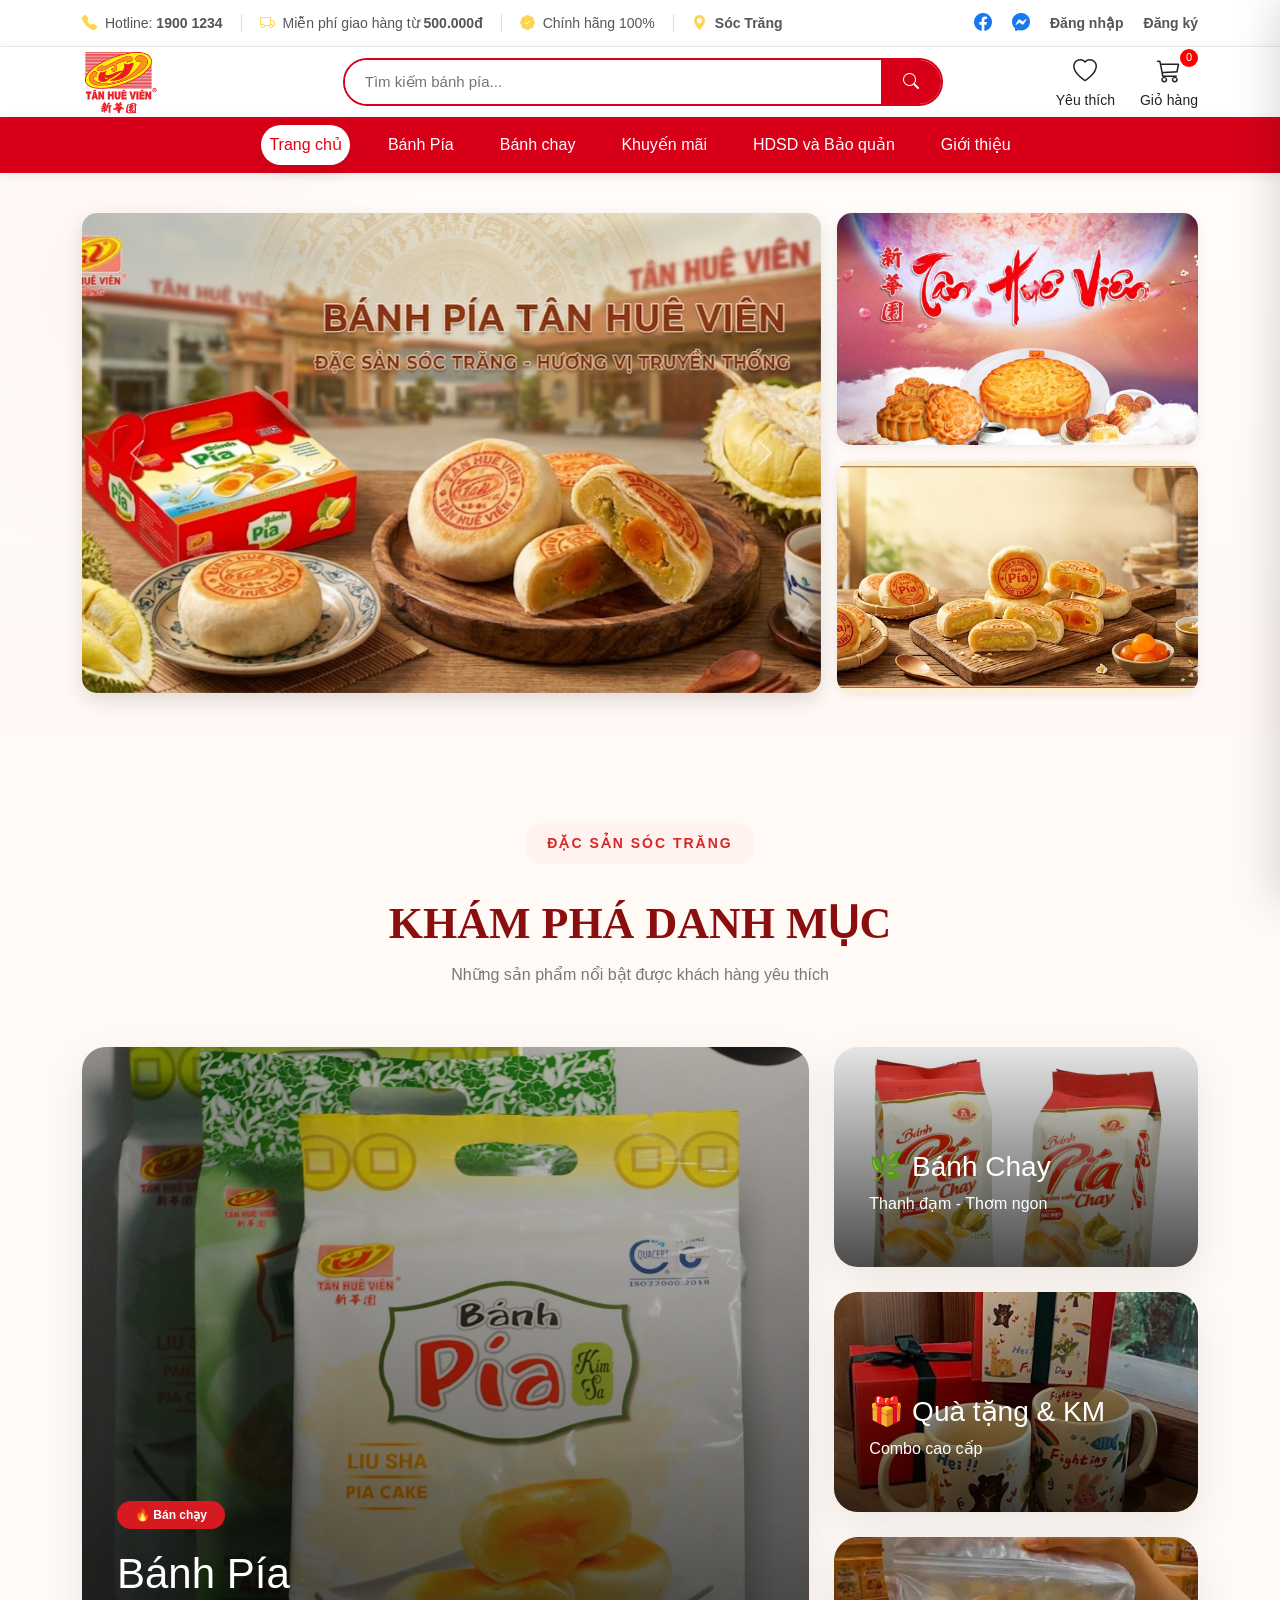
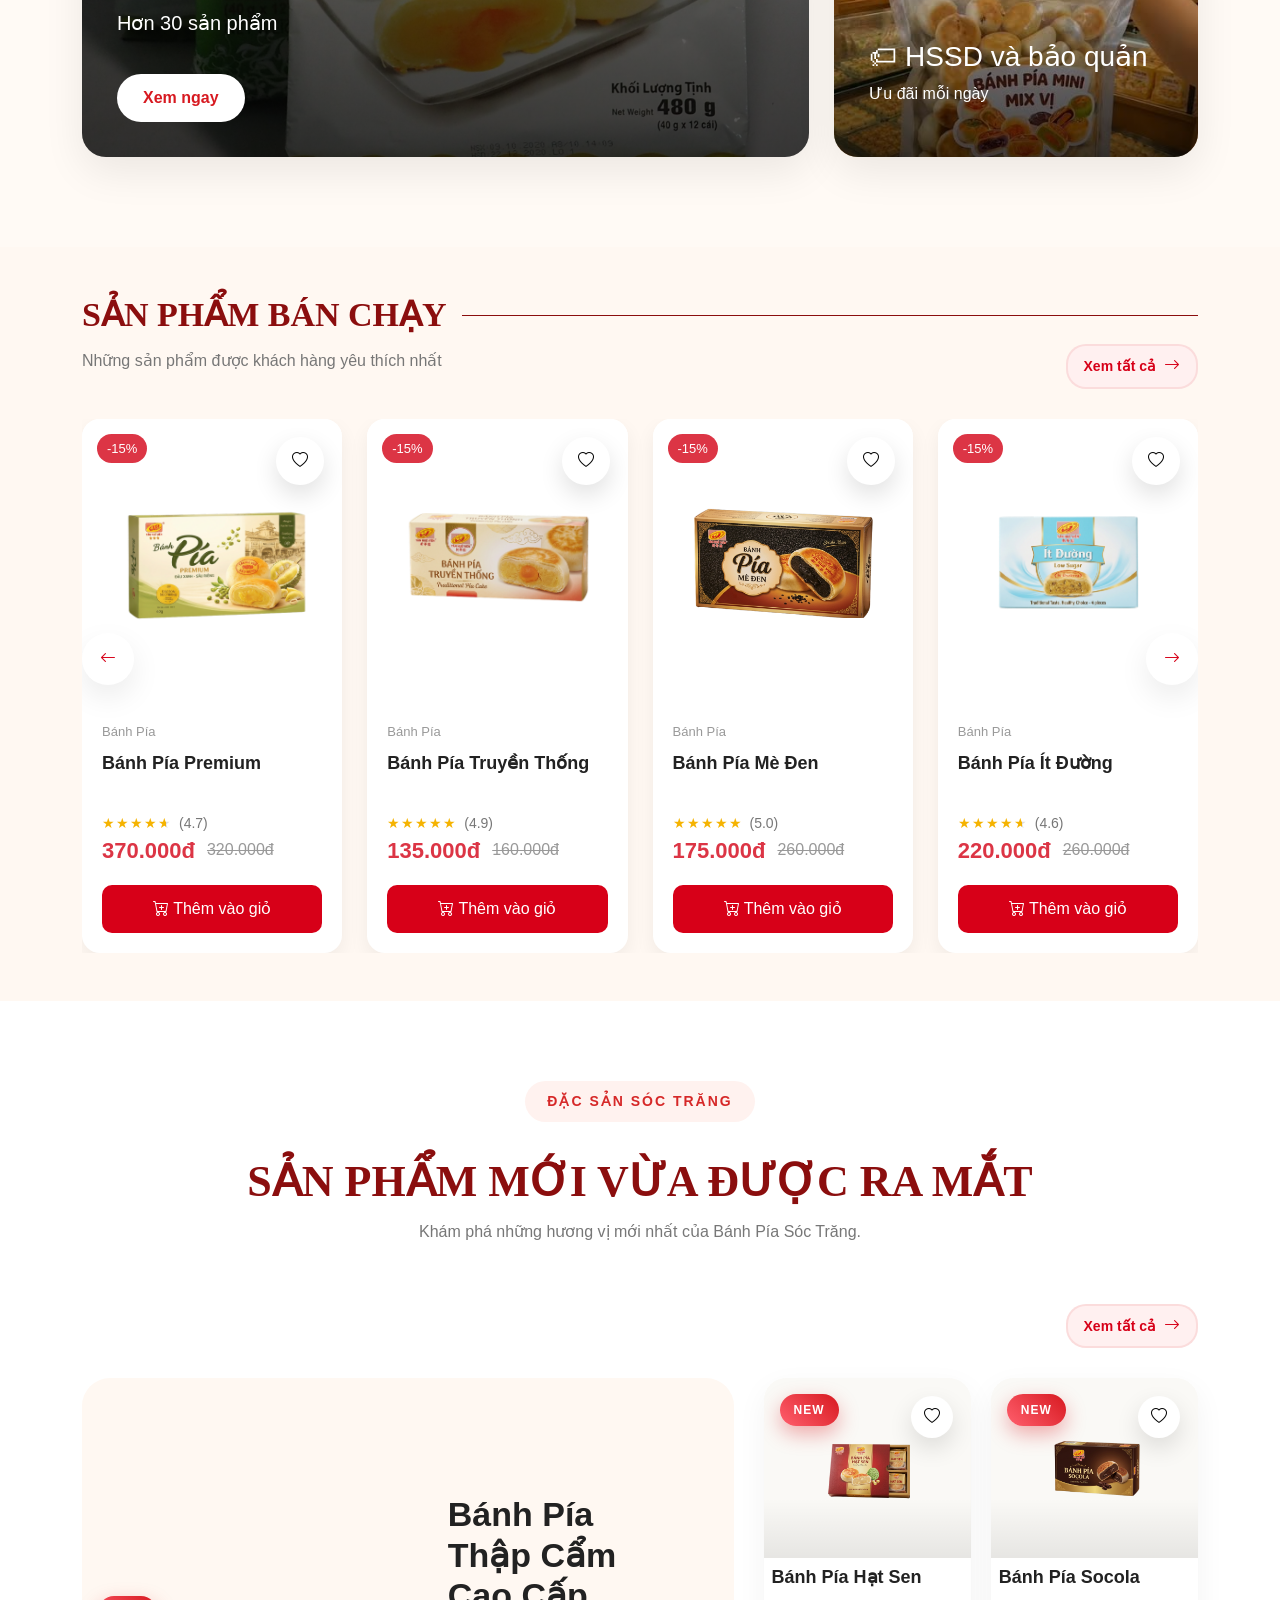
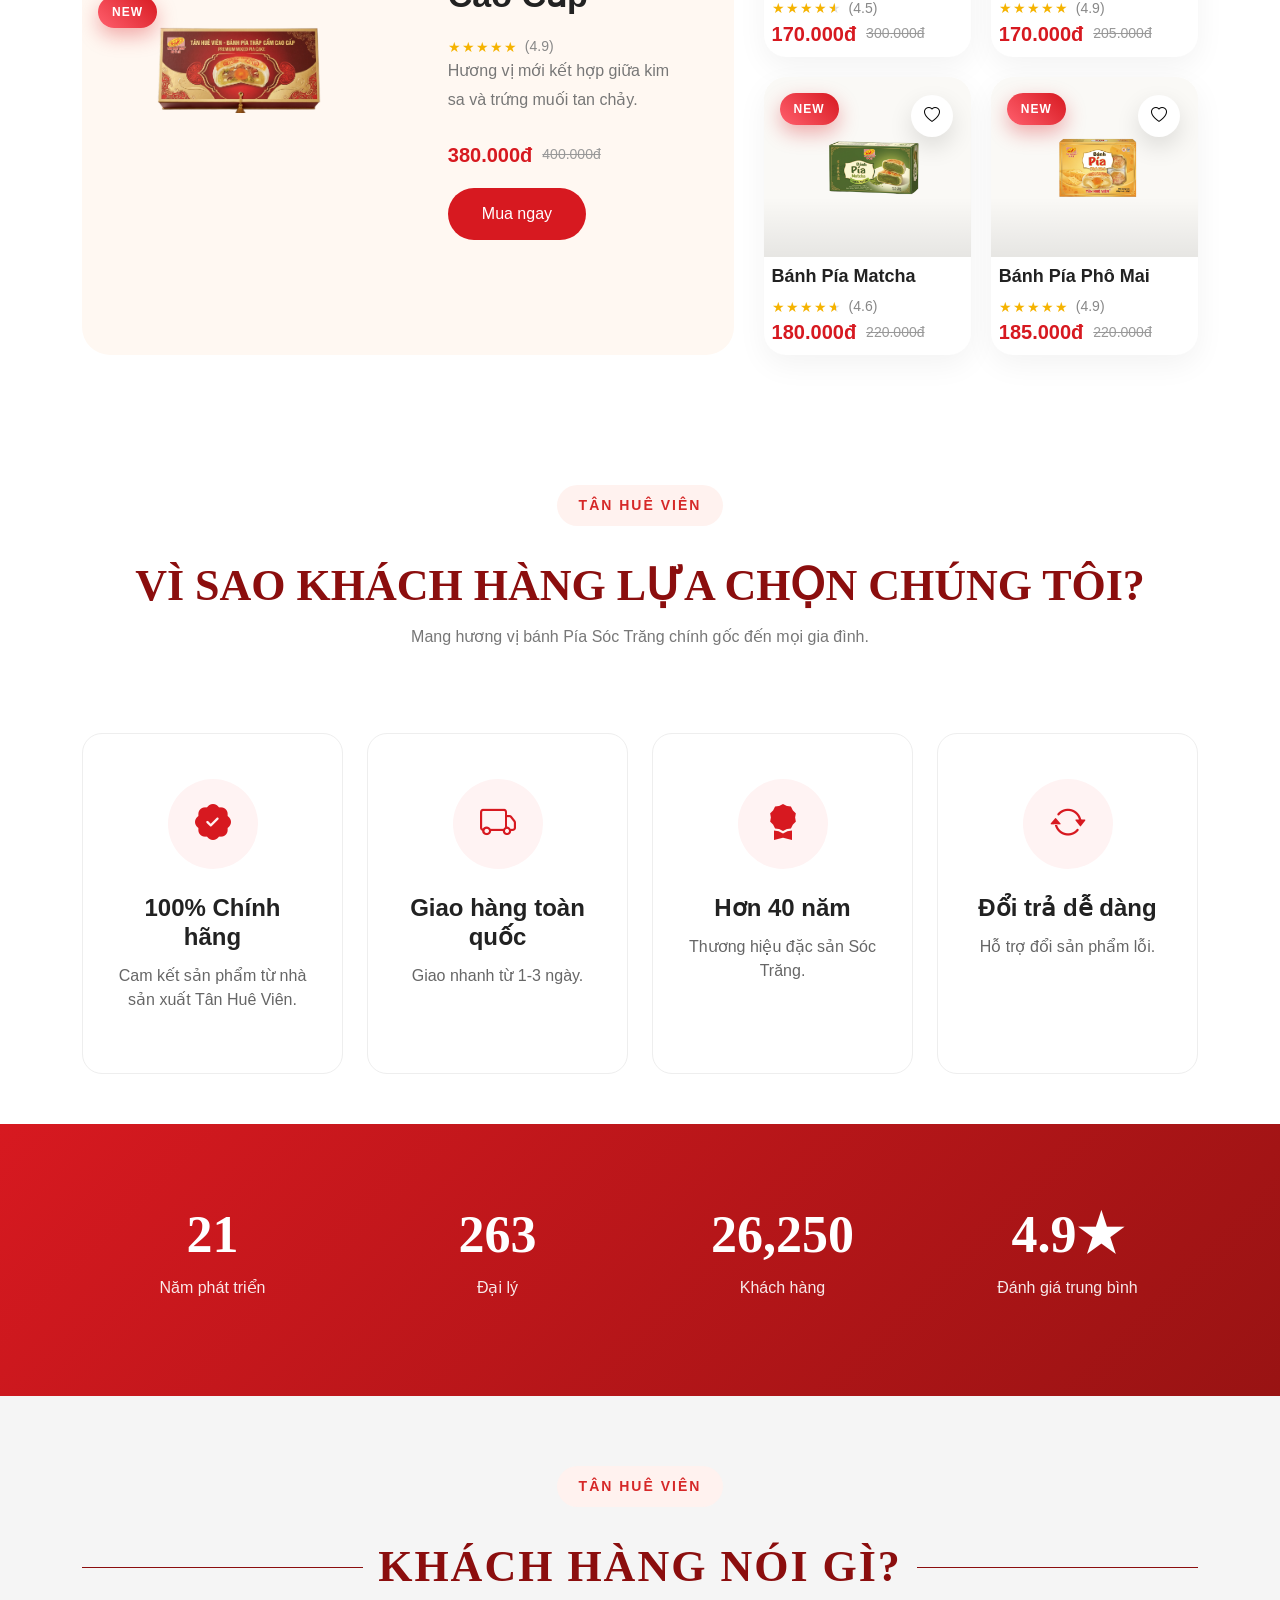
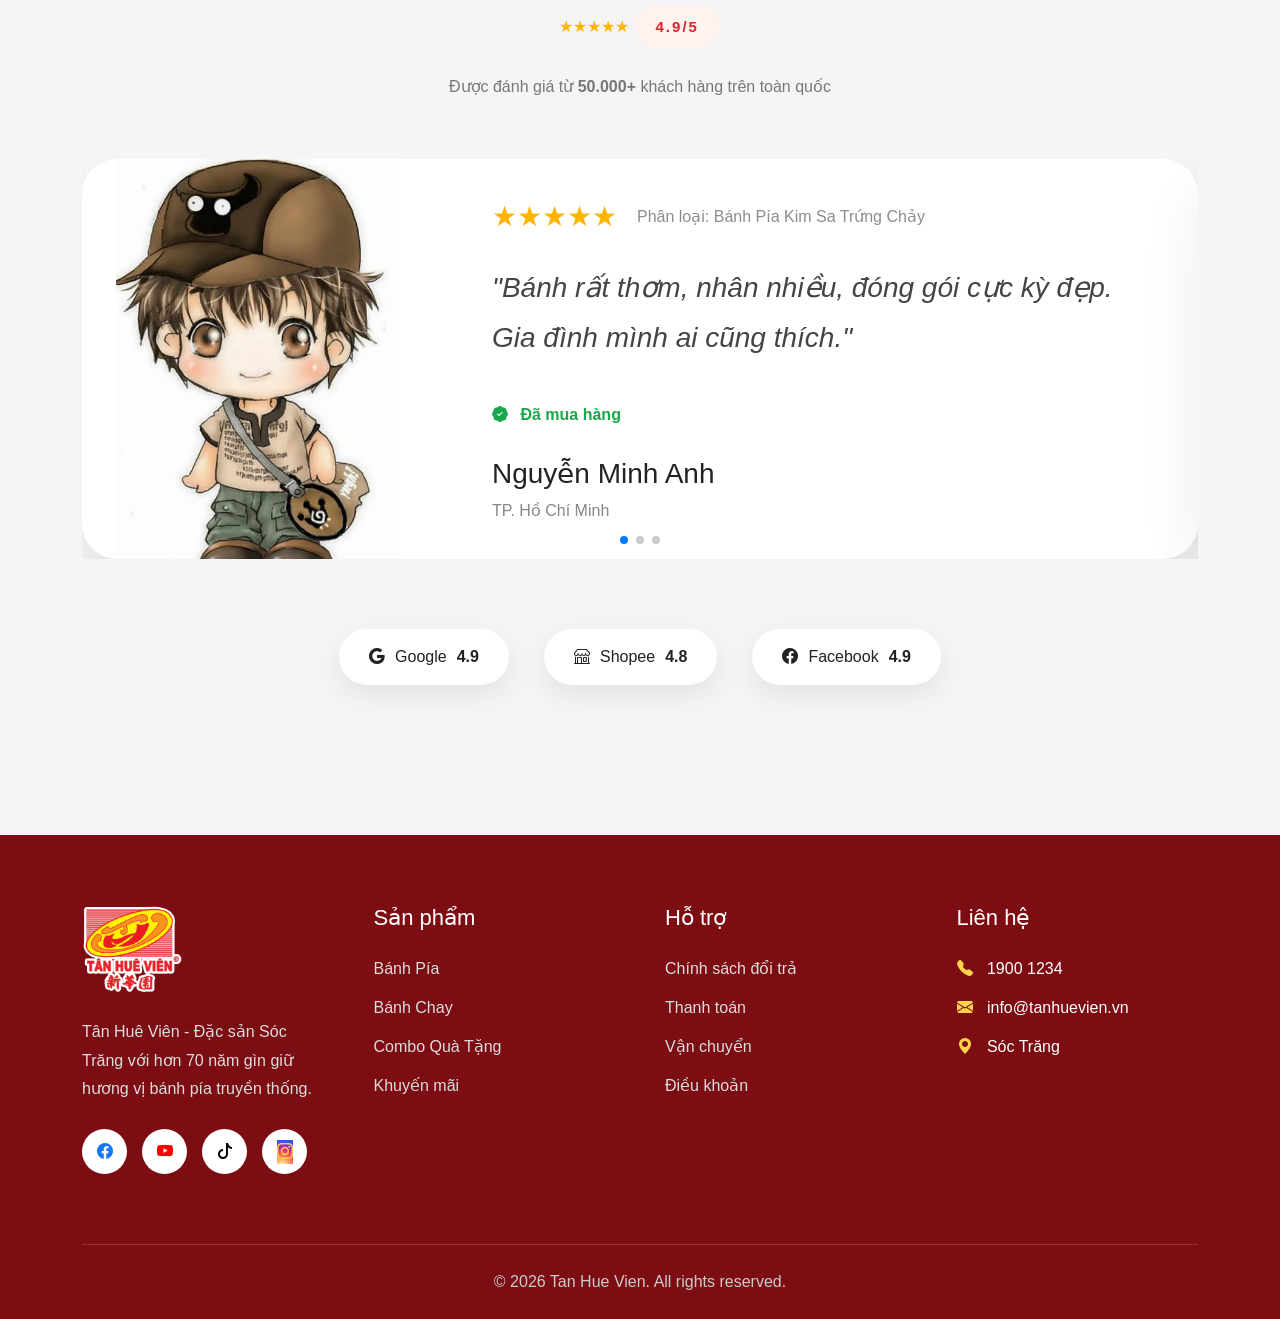
==== commit 6e130a57: "Update" ====
--- a/index.html
+++ b/index.html
@@ -693,7 +693,9 @@
                   <div class="product-body">
                     <span class="product-category"> Bánh Pía </span>
 
-                    <a href="#"> <h5>Bánh Pía Premium</h5></a>
+                    <a href="product-detail.html?id=20">
+                      <h5>Bánh Pía Premium</h5></a
+                    >
 
                     <div class="rating">
                       <div class="stars stars-4-6">★★★★★</div>
@@ -743,7 +745,9 @@
                   <div class="product-body">
                     <span class="product-category"> Bánh Pía </span>
 
-                    <a href="#"> <h5>Bánh Pía Truyền Thống</h5></a>
+                    <a href="product-detail.html?id=19">
+                      <h5>Bánh Pía Truyền Thống</h5></a
+                    >
 
                     <div class="rating">
                       <div class="stars stars-4-9">★★★★★</div>
@@ -794,7 +798,9 @@
                   <div class="product-body">
                     <span class="product-category"> Bánh Pía </span>
 
-                    <a href="#"> <h5>Bánh Pía Mè Đen</h5></a>
+                    <a href="product-detail.html?id=18">
+                      <h5>Bánh Pía Mè Đen</h5></a
+                    >
 
                     <div class="rating">
                       <div class="stars stars-5">★★★★★</div>
@@ -844,7 +850,9 @@
                   <div class="product-body">
                     <span class="product-category"> Bánh Pía </span>
 
-                    <a href="#"> <h5>Bánh Pía Ít Đường</h5></a>
+                    <a href="product-detail.html?=17">
+                      <h5>Bánh Pía Ít Đường</h5></a
+                    >
 
                     <div class="rating">
                       <div class="stars stars-4-6">★★★★★</div>
@@ -895,7 +903,9 @@
                   <div class="product-body">
                     <span class="product-category"> Bánh Pía </span>
 
-                    <a href="#"> <h5>Bánh Pía Thập Cẩm Cao Cấp</h5></a>
+                    <a href="product-detail.html?=16">
+                      <h5>Bánh Pía Thập Cẩm Cao Cấp</h5></a
+                    >
 
                     <div class="rating">
                       <div class="stars stars-4-5">★★★★★</div>
@@ -946,7 +956,9 @@
                   <div class="product-body">
                     <span class="product-category"> Bánh Pía </span>
 
-                    <a href="#"> <h5>Bánh Pía Dừa</h5></a>
+                    <a href="product-detail.html?id=15">
+                      <h5>Bánh Pía Dừa</h5></a
+                    >
 
                     <div class="rating">
                       <div class="stars stars-4-9">★★★★★</div>
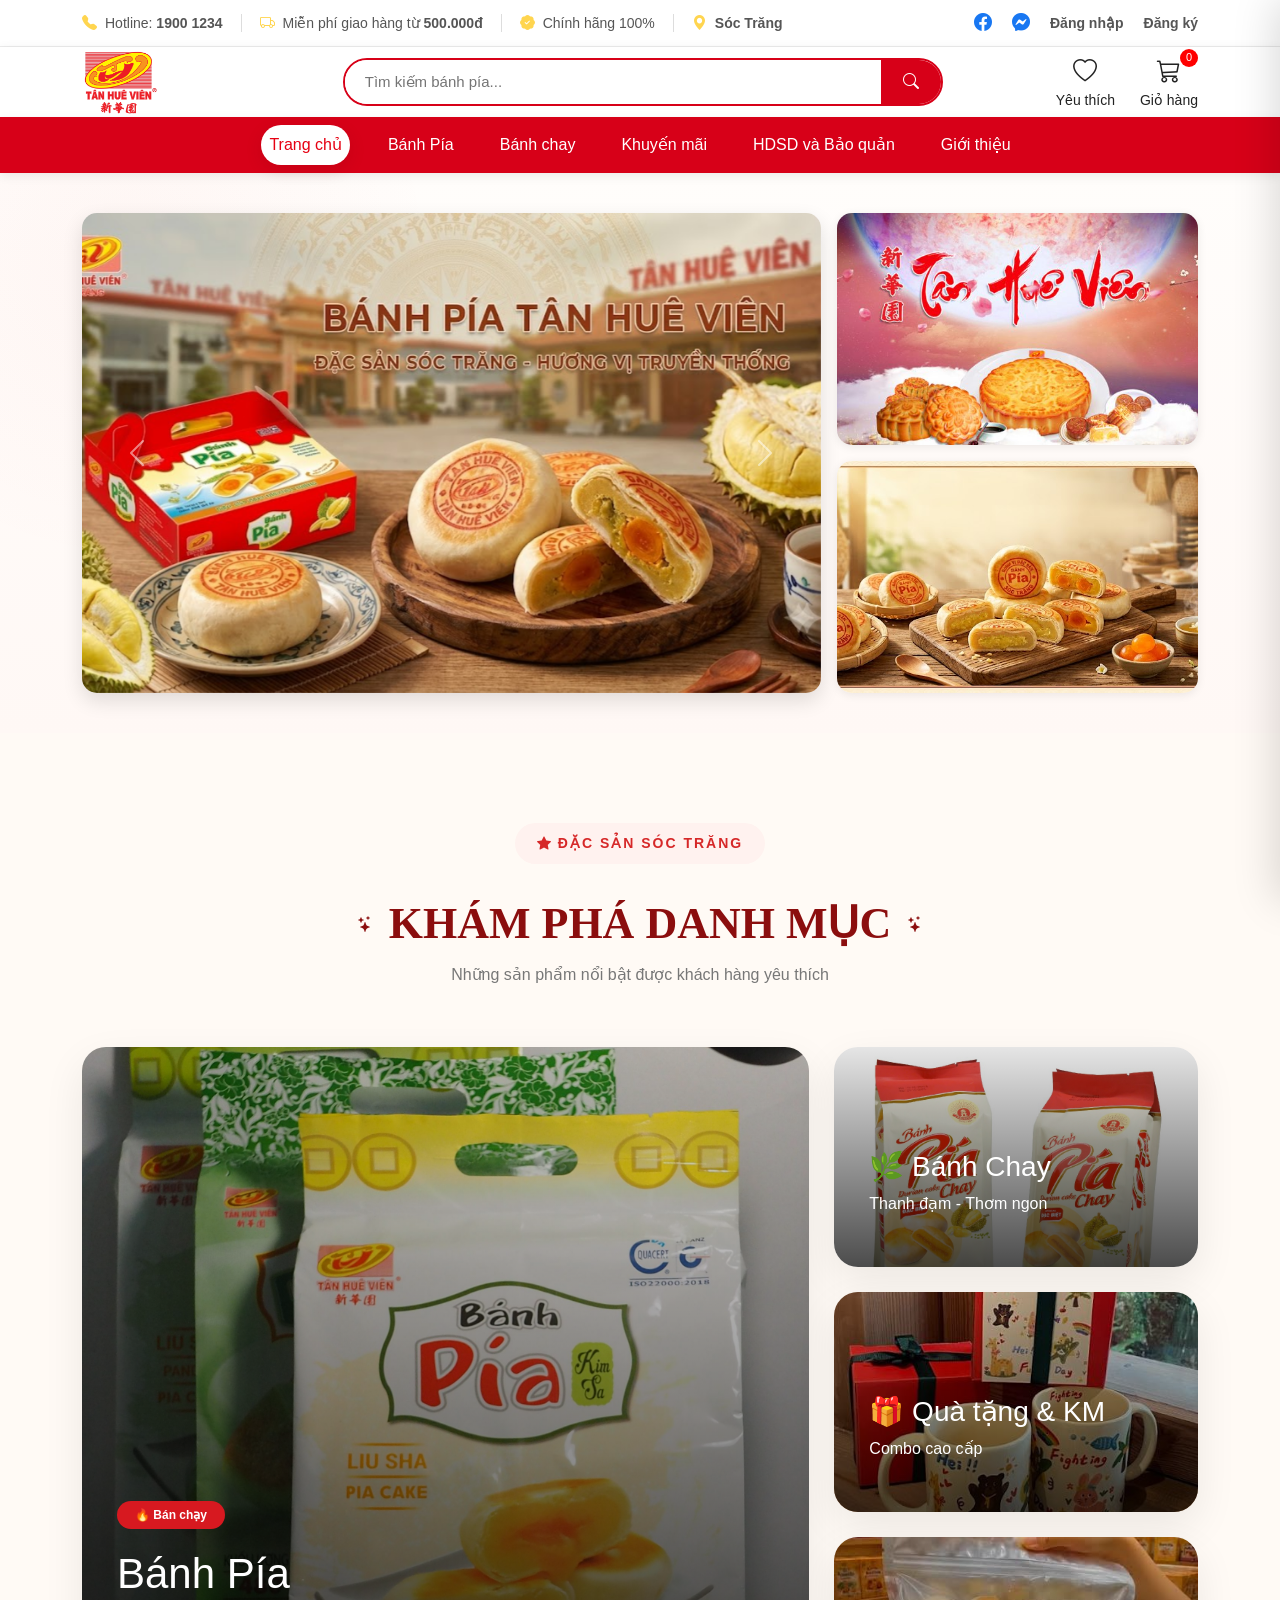
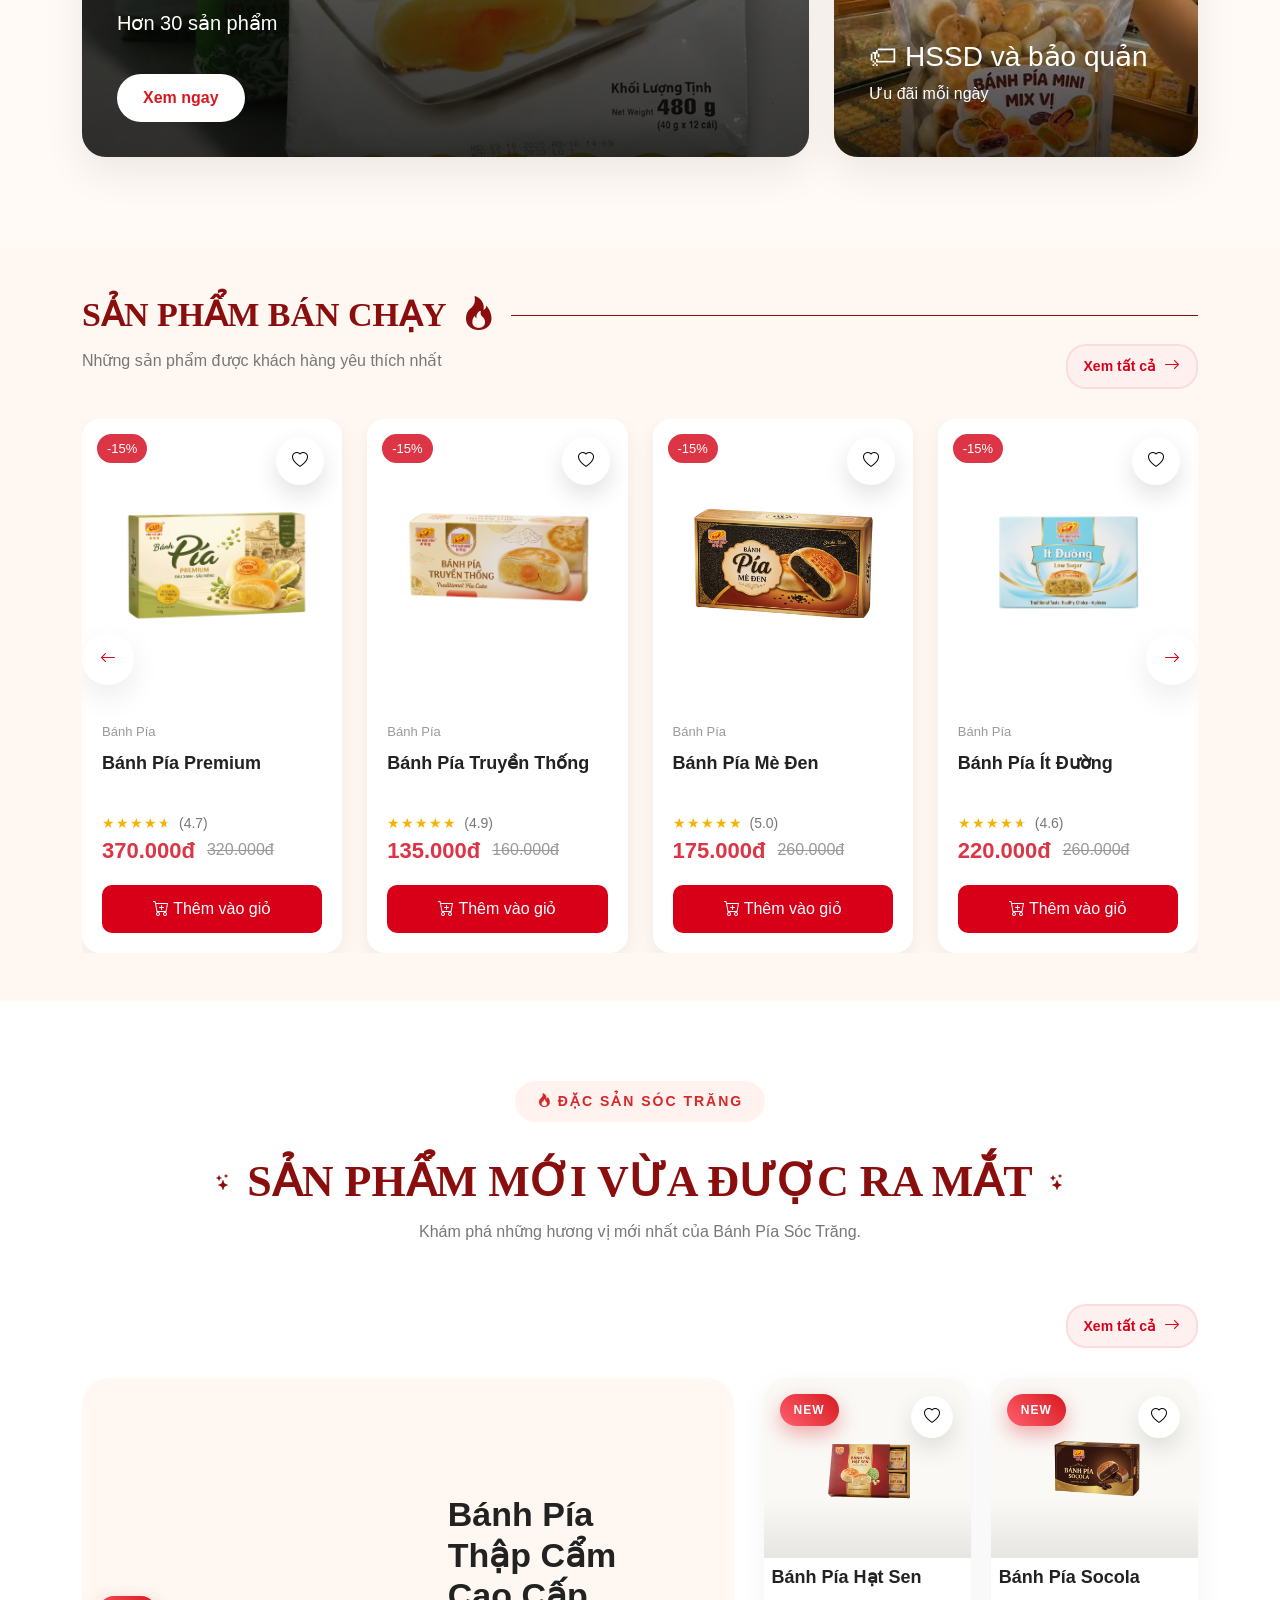
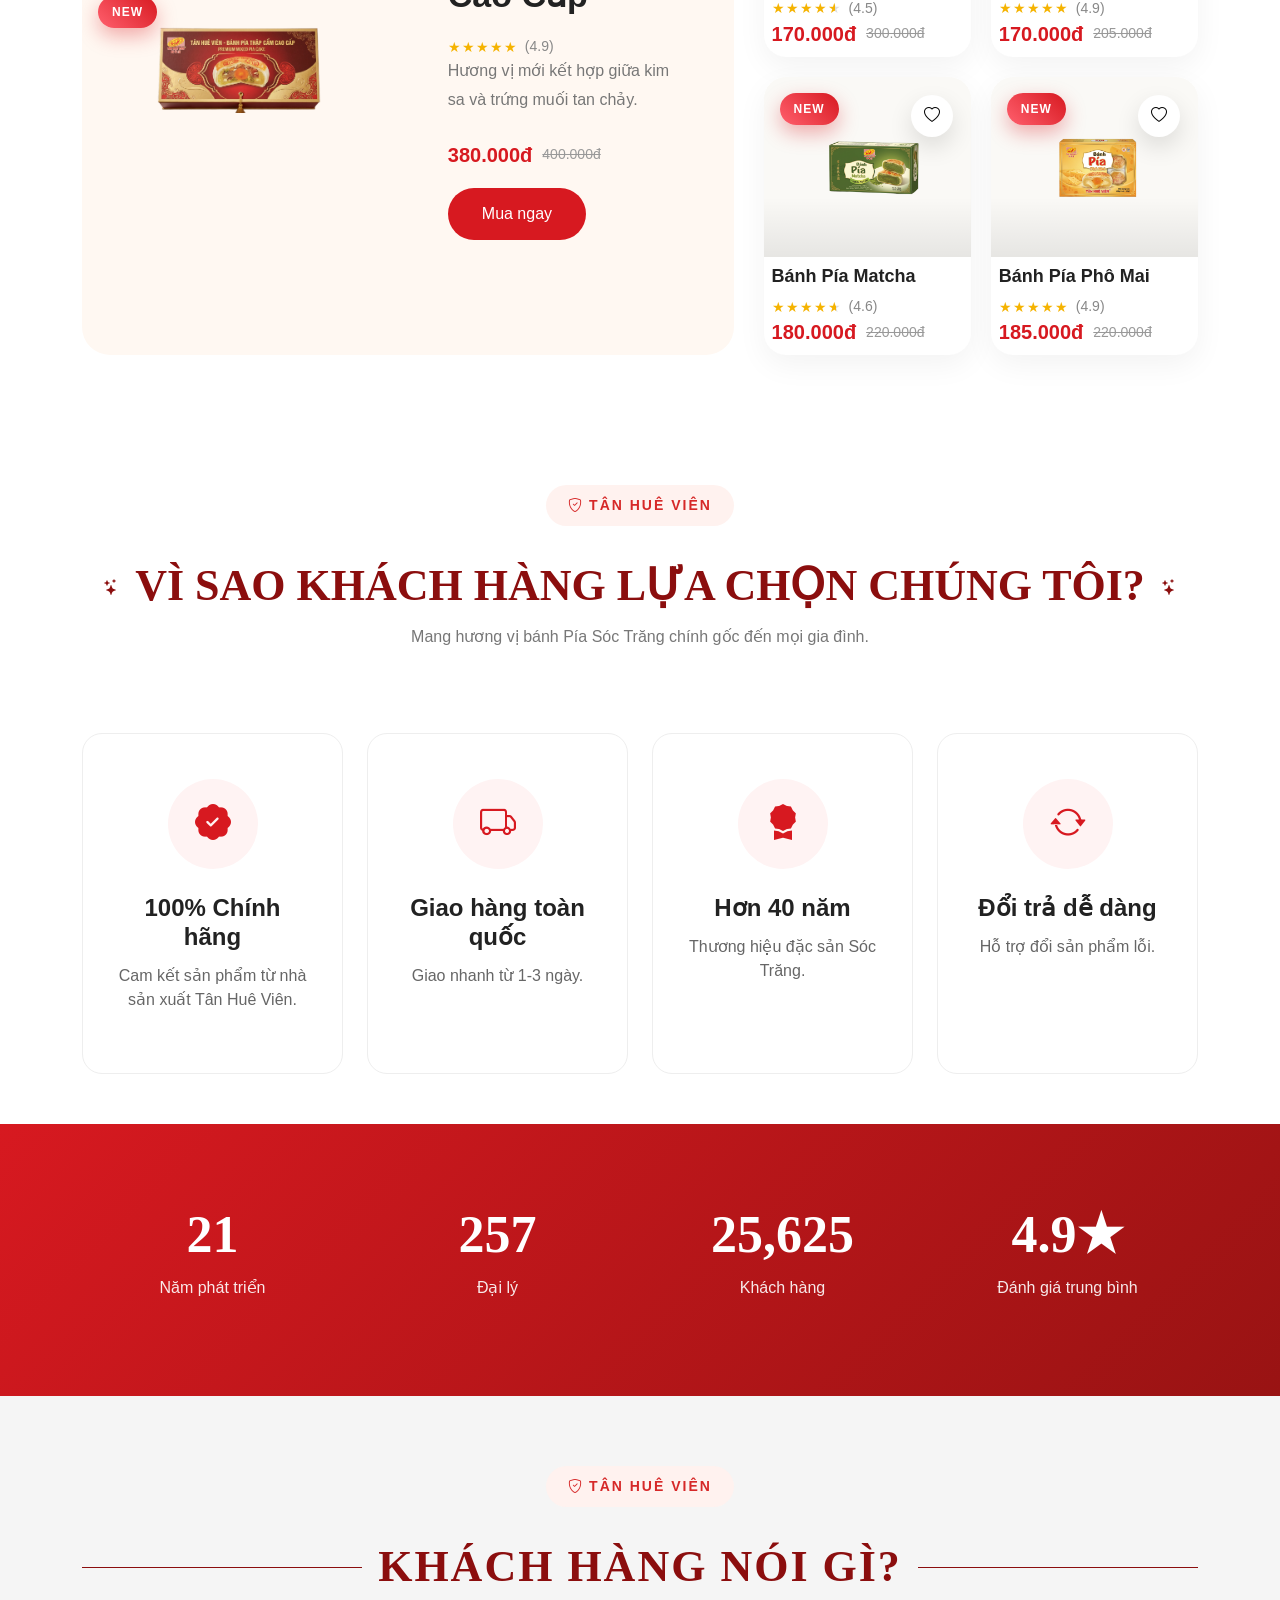
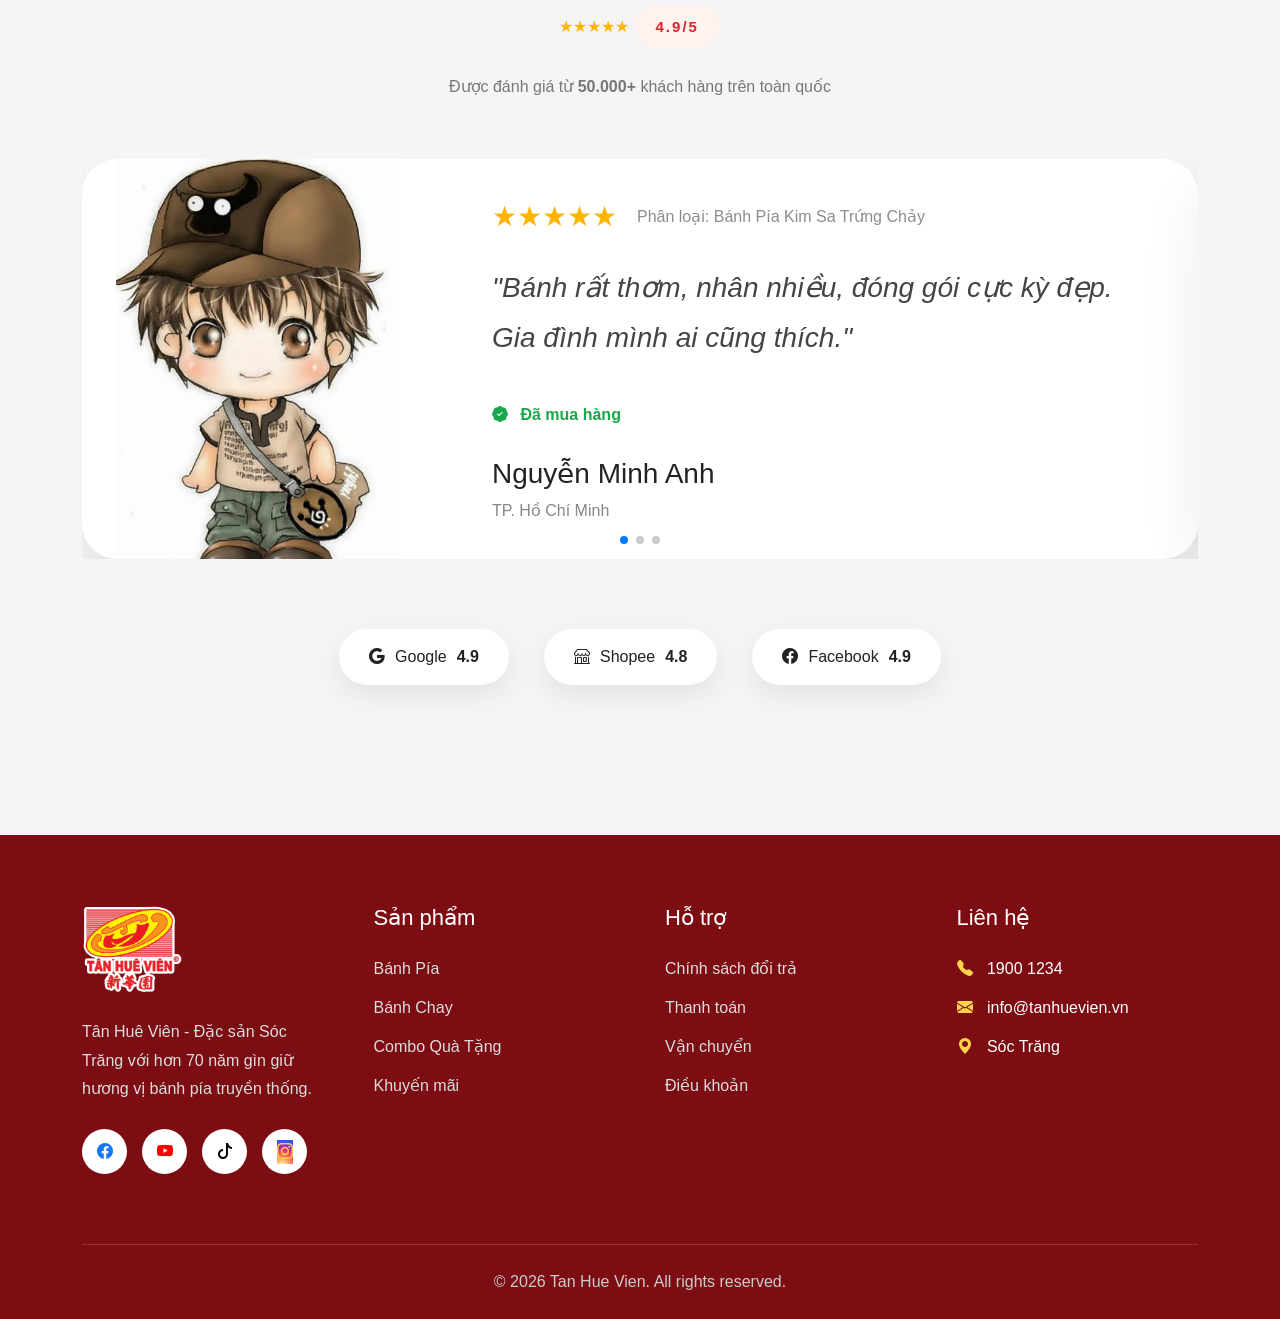
==== commit 7b49056f: "add icon" ====
--- a/index.html
+++ b/index.html
@@ -582,9 +582,37 @@
       <section class="featured-categories">
         <div class="container">
           <div class="section-title">
-            <span>ĐẶC SẢN SÓC TRĂNG</span>
+            <span> <i class="bi bi-star-fill"></i> ĐẶC SẢN SÓC TRĂNG</span>
             <!-- <h2 class="title-with-lines">Khám phá danh mục</h2> -->
-            <h2>Khám phá danh mục</h2>
+            <h2>
+              <!-- <i class="bi bi-gem"></i> -->
+              <svg
+                xmlns="http://www.w3.org/2000/svg"
+                width="16"
+                height="16"
+                fill="currentColor"
+                class="bi bi-stars"
+                viewBox="0 0 16 16"
+              >
+                <path
+                  d="M7.657 6.247c.11-.33.576-.33.686 0l.645 1.937a2.89 2.89 0 0 0 1.829 1.828l1.936.645c.33.11.33.576 0 .686l-1.937.645a2.89 2.89 0 0 0-1.828 1.829l-.645 1.936a.361.361 0 0 1-.686 0l-.645-1.937a2.89 2.89 0 0 0-1.828-1.828l-1.937-.645a.361.361 0 0 1 0-.686l1.937-.645a2.89 2.89 0 0 0 1.828-1.828zM3.794 1.148a.217.217 0 0 1 .412 0l.387 1.162c.173.518.579.924 1.097 1.097l1.162.387a.217.217 0 0 1 0 .412l-1.162.387A1.73 1.73 0 0 0 4.593 5.69l-.387 1.162a.217.217 0 0 1-.412 0L3.407 5.69A1.73 1.73 0 0 0 2.31 4.593l-1.162-.387a.217.217 0 0 1 0-.412l1.162-.387A1.73 1.73 0 0 0 3.407 2.31zM10.863.099a.145.145 0 0 1 .274 0l.258.774c.115.346.386.617.732.732l.774.258a.145.145 0 0 1 0 .274l-.774.258a1.16 1.16 0 0 0-.732.732l-.258.774a.145.145 0 0 1-.274 0l-.258-.774a1.16 1.16 0 0 0-.732-.732L9.1 2.137a.145.145 0 0 1 0-.274l.774-.258c.346-.115.617-.386.732-.732z"
+                />
+              </svg>
+              Khám phá danh mục
+              <svg
+                xmlns="http://www.w3.org/2000/svg"
+                width="16"
+                height="16"
+                fill="currentColor"
+                class="bi bi-stars"
+                viewBox="0 0 16 16"
+              >
+                <path
+                  d="M7.657 6.247c.11-.33.576-.33.686 0l.645 1.937a2.89 2.89 0 0 0 1.829 1.828l1.936.645c.33.11.33.576 0 .686l-1.937.645a2.89 2.89 0 0 0-1.828 1.829l-.645 1.936a.361.361 0 0 1-.686 0l-.645-1.937a2.89 2.89 0 0 0-1.828-1.828l-1.937-.645a.361.361 0 0 1 0-.686l1.937-.645a2.89 2.89 0 0 0 1.828-1.828zM3.794 1.148a.217.217 0 0 1 .412 0l.387 1.162c.173.518.579.924 1.097 1.097l1.162.387a.217.217 0 0 1 0 .412l-1.162.387A1.73 1.73 0 0 0 4.593 5.69l-.387 1.162a.217.217 0 0 1-.412 0L3.407 5.69A1.73 1.73 0 0 0 2.31 4.593l-1.162-.387a.217.217 0 0 1 0-.412l1.162-.387A1.73 1.73 0 0 0 3.407 2.31zM10.863.099a.145.145 0 0 1 .274 0l.258.774c.115.346.386.617.732.732l.774.258a.145.145 0 0 1 0 .274l-.774.258a1.16 1.16 0 0 0-.732.732l-.258.774a.145.145 0 0 1-.274 0l-.258-.774a1.16 1.16 0 0 0-.732-.732L9.1 2.137a.145.145 0 0 1 0-.274l.774-.258c.346-.115.617-.386.732-.732z"
+                />
+              </svg>
+              <!-- <i class="bi bi-gem"></i> -->
+            </h2>
             <p>Những sản phẩm nổi bật được khách hàng yêu thích</p>
           </div>
 
@@ -649,7 +677,9 @@
         <div class="container">
           <div class="section-header">
             <div style="width: 100%">
-              <h2 class="title-with-line">Sản phẩm bán chạy</h2>
+              <h2 class="title-with-line">
+                Sản phẩm bán chạy <i class="bi bi-fire"></i>
+              </h2>
 
               <div class="sub-section-seller">
                 <p>Những sản phẩm được khách hàng yêu thích nhất</p>
@@ -1000,9 +1030,36 @@
         <div class="container">
           <div class="section-header">
             <div class="section-title">
-              <span>ĐẶC SẢN SÓC TRĂNG</span>
-
-              <h2>Sản phẩm mới vừa được ra mắt</h2>
+              <span> <i class="bi bi-fire"></i>ĐẶC SẢN SÓC TRĂNG</span>
+
+              <h2>
+                <svg
+                  xmlns="http://www.w3.org/2000/svg"
+                  width="16"
+                  height="16"
+                  fill="currentColor"
+                  class="bi bi-stars"
+                  viewBox="0 0 16 16"
+                >
+                  <path
+                    d="M7.657 6.247c.11-.33.576-.33.686 0l.645 1.937a2.89 2.89 0 0 0 1.829 1.828l1.936.645c.33.11.33.576 0 .686l-1.937.645a2.89 2.89 0 0 0-1.828 1.829l-.645 1.936a.361.361 0 0 1-.686 0l-.645-1.937a2.89 2.89 0 0 0-1.828-1.828l-1.937-.645a.361.361 0 0 1 0-.686l1.937-.645a2.89 2.89 0 0 0 1.828-1.828zM3.794 1.148a.217.217 0 0 1 .412 0l.387 1.162c.173.518.579.924 1.097 1.097l1.162.387a.217.217 0 0 1 0 .412l-1.162.387A1.73 1.73 0 0 0 4.593 5.69l-.387 1.162a.217.217 0 0 1-.412 0L3.407 5.69A1.73 1.73 0 0 0 2.31 4.593l-1.162-.387a.217.217 0 0 1 0-.412l1.162-.387A1.73 1.73 0 0 0 3.407 2.31zM10.863.099a.145.145 0 0 1 .274 0l.258.774c.115.346.386.617.732.732l.774.258a.145.145 0 0 1 0 .274l-.774.258a1.16 1.16 0 0 0-.732.732l-.258.774a.145.145 0 0 1-.274 0l-.258-.774a1.16 1.16 0 0 0-.732-.732L9.1 2.137a.145.145 0 0 1 0-.274l.774-.258c.346-.115.617-.386.732-.732z"
+                  />
+                </svg>
+                Sản phẩm mới vừa được ra mắt
+
+                <svg
+                  xmlns="http://www.w3.org/2000/svg"
+                  width="16"
+                  height="16"
+                  fill="currentColor"
+                  class="bi bi-stars"
+                  viewBox="0 0 16 16"
+                >
+                  <path
+                    d="M7.657 6.247c.11-.33.576-.33.686 0l.645 1.937a2.89 2.89 0 0 0 1.829 1.828l1.936.645c.33.11.33.576 0 .686l-1.937.645a2.89 2.89 0 0 0-1.828 1.829l-.645 1.936a.361.361 0 0 1-.686 0l-.645-1.937a2.89 2.89 0 0 0-1.828-1.828l-1.937-.645a.361.361 0 0 1 0-.686l1.937-.645a2.89 2.89 0 0 0 1.828-1.828zM3.794 1.148a.217.217 0 0 1 .412 0l.387 1.162c.173.518.579.924 1.097 1.097l1.162.387a.217.217 0 0 1 0 .412l-1.162.387A1.73 1.73 0 0 0 4.593 5.69l-.387 1.162a.217.217 0 0 1-.412 0L3.407 5.69A1.73 1.73 0 0 0 2.31 4.593l-1.162-.387a.217.217 0 0 1 0-.412l1.162-.387A1.73 1.73 0 0 0 3.407 2.31zM10.863.099a.145.145 0 0 1 .274 0l.258.774c.115.346.386.617.732.732l.774.258a.145.145 0 0 1 0 .274l-.774.258a1.16 1.16 0 0 0-.732.732l-.258.774a.145.145 0 0 1-.274 0l-.258-.774a1.16 1.16 0 0 0-.732-.732L9.1 2.137a.145.145 0 0 1 0-.274l.774-.258c.346-.115.617-.386.732-.732z"
+                  />
+                </svg>
+              </h2>
 
               <p>Khám phá những hương vị mới nhất của Bánh Pía Sóc Trăng.</p>
             </div>
@@ -1214,9 +1271,35 @@
       <section class="why-us">
         <div class="container">
           <div class="section-title text-center">
-            <span>TÂN HUÊ VIÊN</span>
-
-            <h2 class="">Vì sao khách hàng lựa chọn chúng tôi?</h2>
+            <span> <i class="bi bi-shield-check"></i> TÂN HUÊ VIÊN</span>
+
+            <h2 class="">
+              <svg
+                xmlns="http://www.w3.org/2000/svg"
+                width="16"
+                height="16"
+                fill="currentColor"
+                class="bi bi-stars"
+                viewBox="0 0 16 16"
+              >
+                <path
+                  d="M7.657 6.247c.11-.33.576-.33.686 0l.645 1.937a2.89 2.89 0 0 0 1.829 1.828l1.936.645c.33.11.33.576 0 .686l-1.937.645a2.89 2.89 0 0 0-1.828 1.829l-.645 1.936a.361.361 0 0 1-.686 0l-.645-1.937a2.89 2.89 0 0 0-1.828-1.828l-1.937-.645a.361.361 0 0 1 0-.686l1.937-.645a2.89 2.89 0 0 0 1.828-1.828zM3.794 1.148a.217.217 0 0 1 .412 0l.387 1.162c.173.518.579.924 1.097 1.097l1.162.387a.217.217 0 0 1 0 .412l-1.162.387A1.73 1.73 0 0 0 4.593 5.69l-.387 1.162a.217.217 0 0 1-.412 0L3.407 5.69A1.73 1.73 0 0 0 2.31 4.593l-1.162-.387a.217.217 0 0 1 0-.412l1.162-.387A1.73 1.73 0 0 0 3.407 2.31zM10.863.099a.145.145 0 0 1 .274 0l.258.774c.115.346.386.617.732.732l.774.258a.145.145 0 0 1 0 .274l-.774.258a1.16 1.16 0 0 0-.732.732l-.258.774a.145.145 0 0 1-.274 0l-.258-.774a1.16 1.16 0 0 0-.732-.732L9.1 2.137a.145.145 0 0 1 0-.274l.774-.258c.346-.115.617-.386.732-.732z"
+                />
+              </svg>
+              Vì sao khách hàng lựa chọn chúng tôi?
+              <svg
+                xmlns="http://www.w3.org/2000/svg"
+                width="16"
+                height="16"
+                fill="currentColor"
+                class="bi bi-stars"
+                viewBox="0 0 16 16"
+              >
+                <path
+                  d="M7.657 6.247c.11-.33.576-.33.686 0l.645 1.937a2.89 2.89 0 0 0 1.829 1.828l1.936.645c.33.11.33.576 0 .686l-1.937.645a2.89 2.89 0 0 0-1.828 1.829l-.645 1.936a.361.361 0 0 1-.686 0l-.645-1.937a2.89 2.89 0 0 0-1.828-1.828l-1.937-.645a.361.361 0 0 1 0-.686l1.937-.645a2.89 2.89 0 0 0 1.828-1.828zM3.794 1.148a.217.217 0 0 1 .412 0l.387 1.162c.173.518.579.924 1.097 1.097l1.162.387a.217.217 0 0 1 0 .412l-1.162.387A1.73 1.73 0 0 0 4.593 5.69l-.387 1.162a.217.217 0 0 1-.412 0L3.407 5.69A1.73 1.73 0 0 0 2.31 4.593l-1.162-.387a.217.217 0 0 1 0-.412l1.162-.387A1.73 1.73 0 0 0 3.407 2.31zM10.863.099a.145.145 0 0 1 .274 0l.258.774c.115.346.386.617.732.732l.774.258a.145.145 0 0 1 0 .274l-.774.258a1.16 1.16 0 0 0-.732.732l-.258.774a.145.145 0 0 1-.274 0l-.258-.774a1.16 1.16 0 0 0-.732-.732L9.1 2.137a.145.145 0 0 1 0-.274l.774-.258c.346-.115.617-.386.732-.732z"
+                />
+              </svg>
+            </h2>
 
             <p>Mang hương vị bánh Pía Sóc Trăng chính gốc đến mọi gia đình.</p>
           </div>
@@ -1320,7 +1403,7 @@
         <div class="container">
           <div class="section-header">
             <div class="section-title">
-              <span>TÂN HUÊ VIÊN</span>
+              <span> <i class="bi bi-shield-check"> </i>TÂN HUÊ VIÊN</span>
 
               <h2 class="title-with-lines">Khách hàng nói gì?</h2>
 
--- a/assets/css/style.css
+++ b/assets/css/style.css
@@ -650,6 +650,15 @@
   margin-bottom: 22px;
 }
 
+.section-title i {
+  margin-right: 5px;
+}
+
+.section-title h2 > i {
+  font-size: 28px;
+  /* margin: 0px 5px; */
+}
+
 .title-with-lines {
   display: flex;
   align-items: center;
@@ -671,6 +680,10 @@
 }
 
 .section-title h2 {
+  display: flex;
+  gap: 16px;
+  justify-content: center;
+  align-items: center;
   font-size: 44px;
 
   margin: 12px 0;
@@ -1519,11 +1532,11 @@
     padding: 60px 0px;
   }
   .section-title h2 {
-    font-size: 36px;
+    font-size: 28px;
   }
 
   .section-title span {
-    font-size: 18px;
+    font-size: 16px;
   }
   .section-header h2 {
     font-size: 28px;
@@ -1536,6 +1549,10 @@
   .category-big p {
     font-size: 17px;
   }
+
+  .section-title svg {
+    display: none;
+  }
 }
 
 /*new */
--- a/assets/css/responsive.css
+++ b/assets/css/responsive.css
@@ -349,7 +349,7 @@
     font-size: 26px;
   }
   .section-title span {
-    font-size: 16px;
+    font-size: 13px;
     letter-spacing: 0px;
   }
 
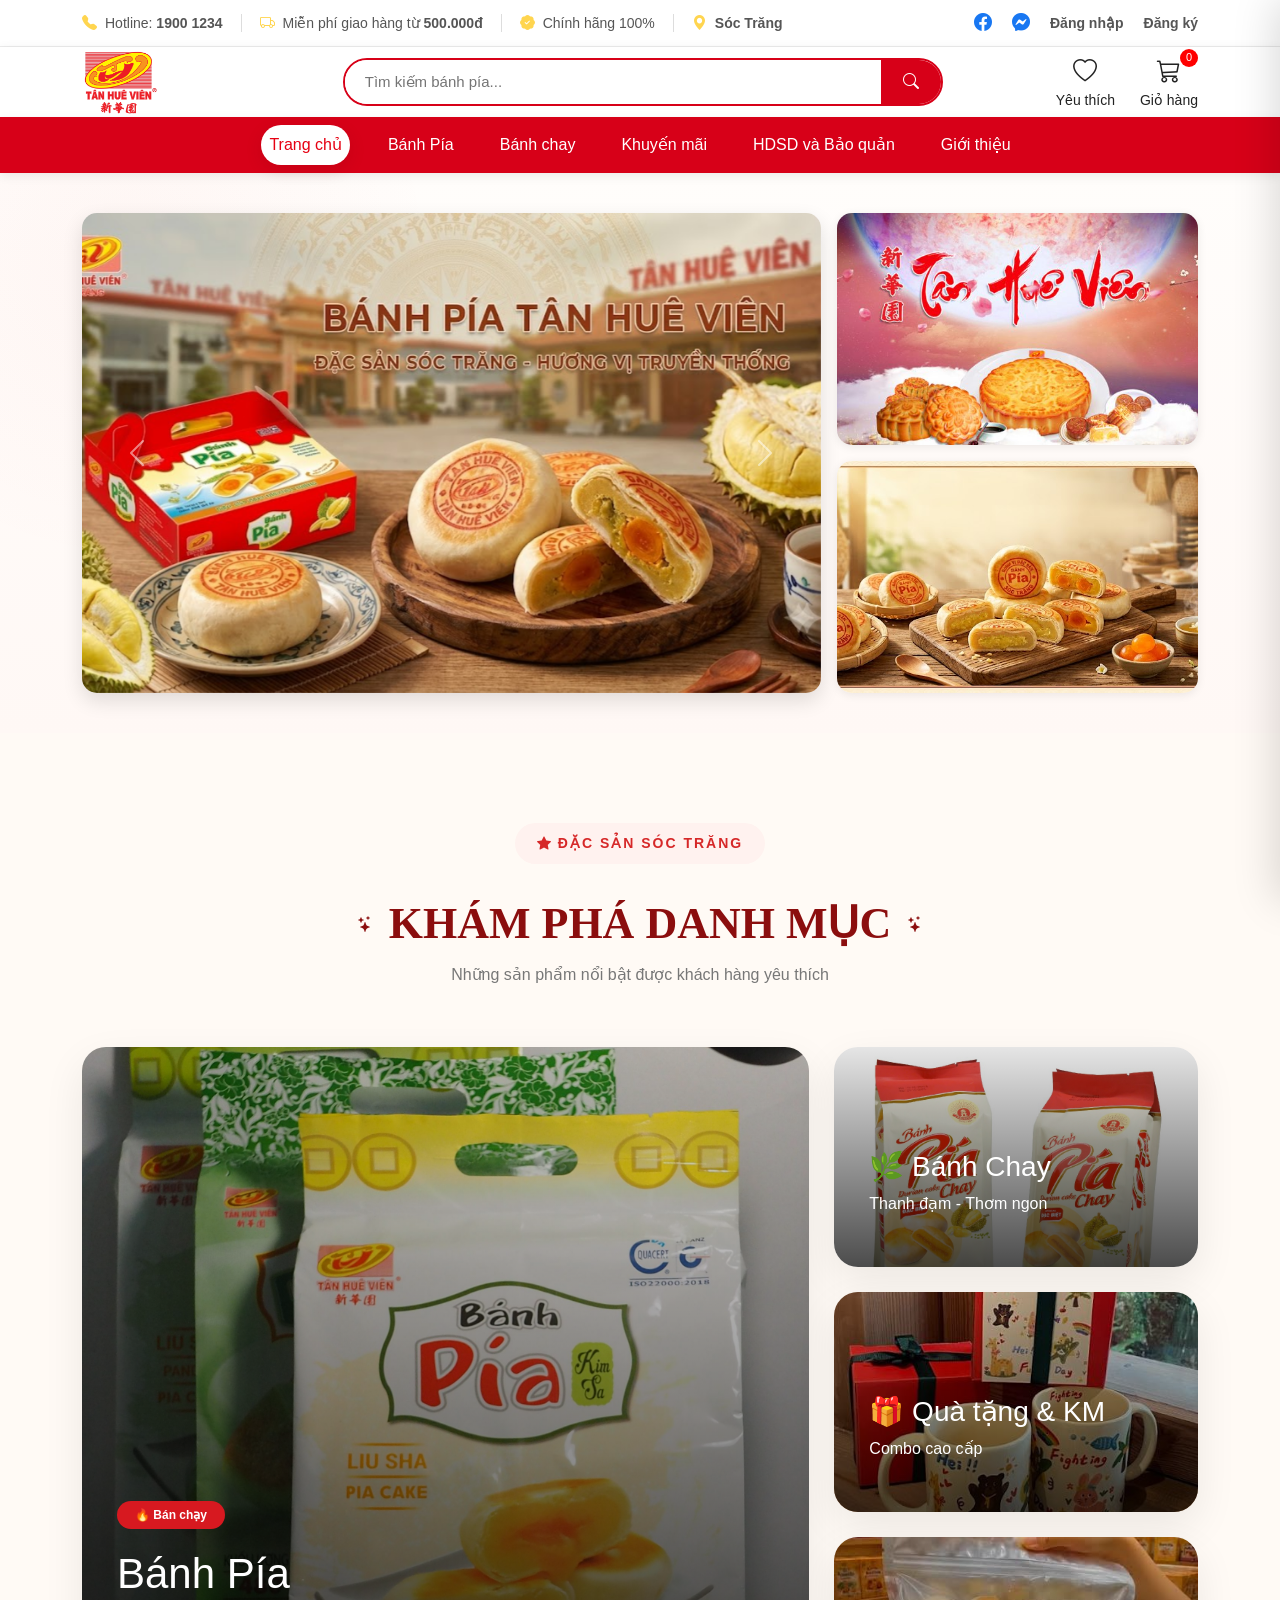
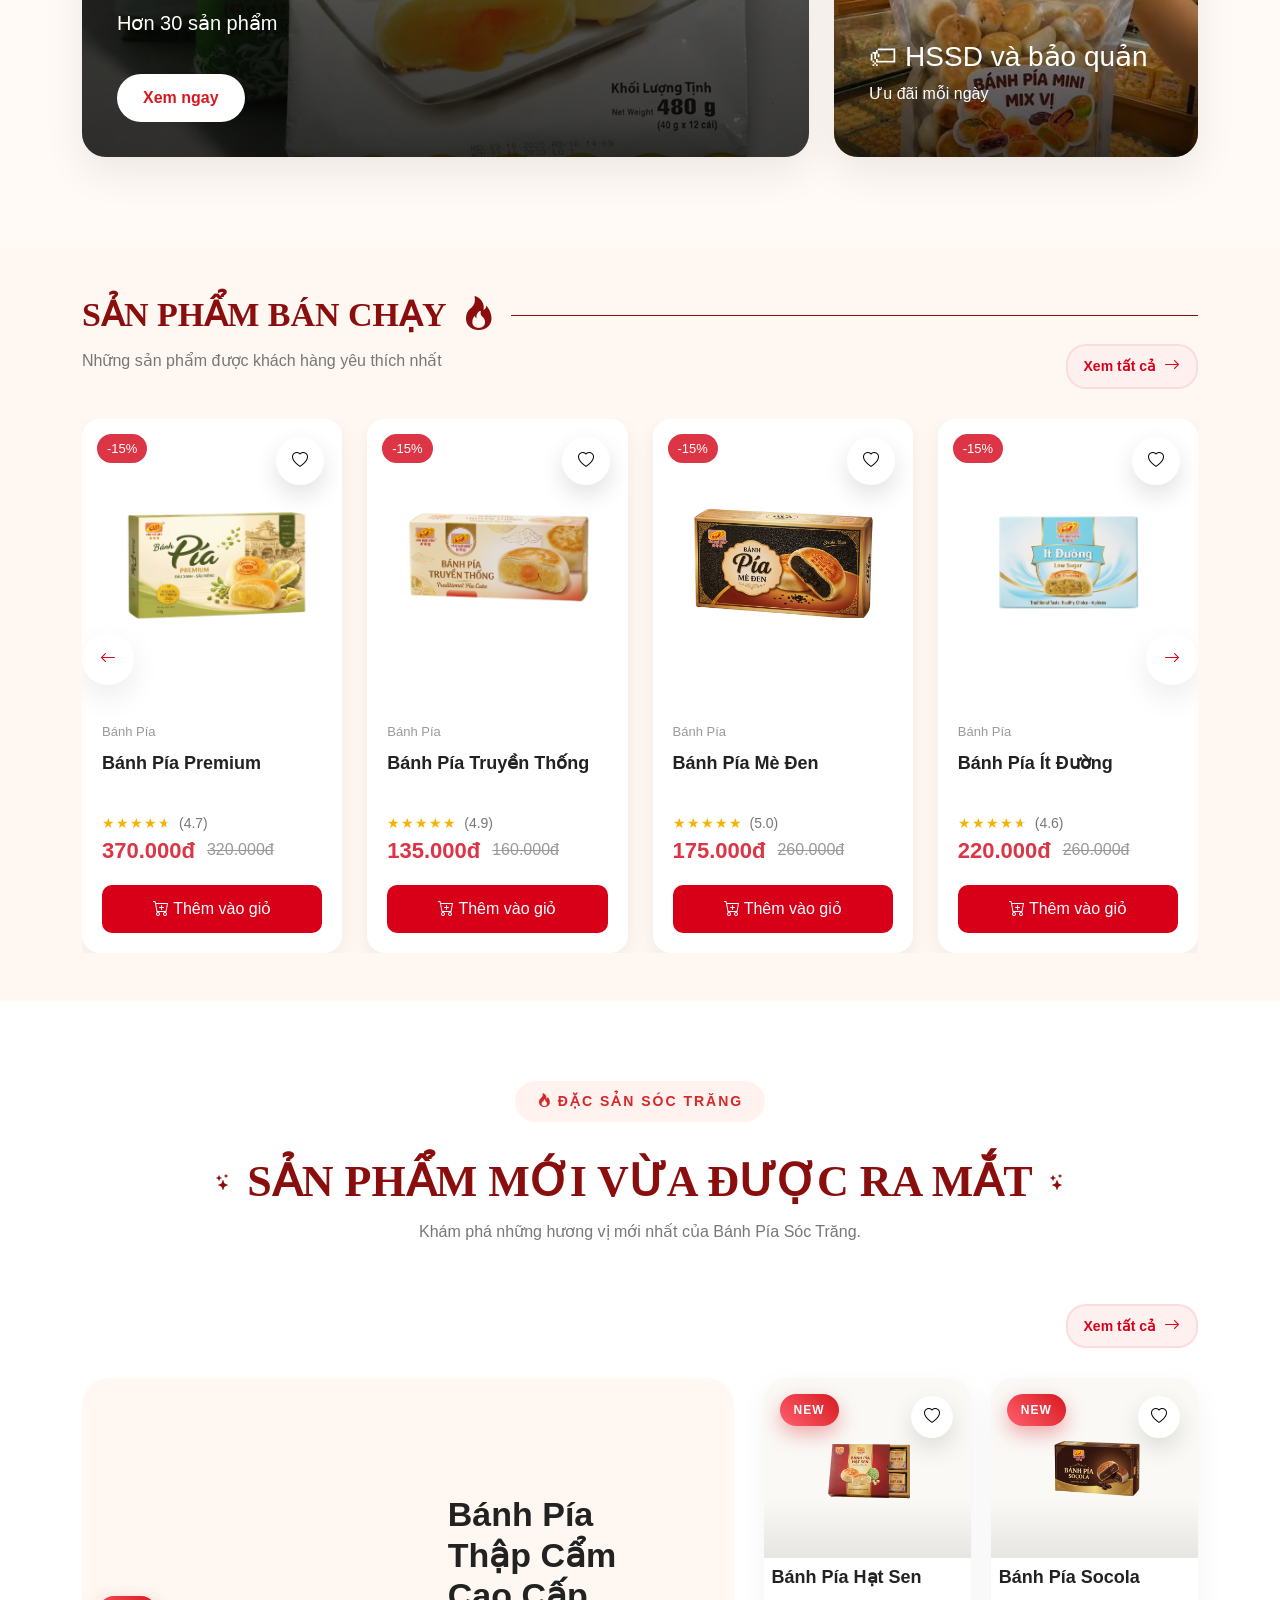
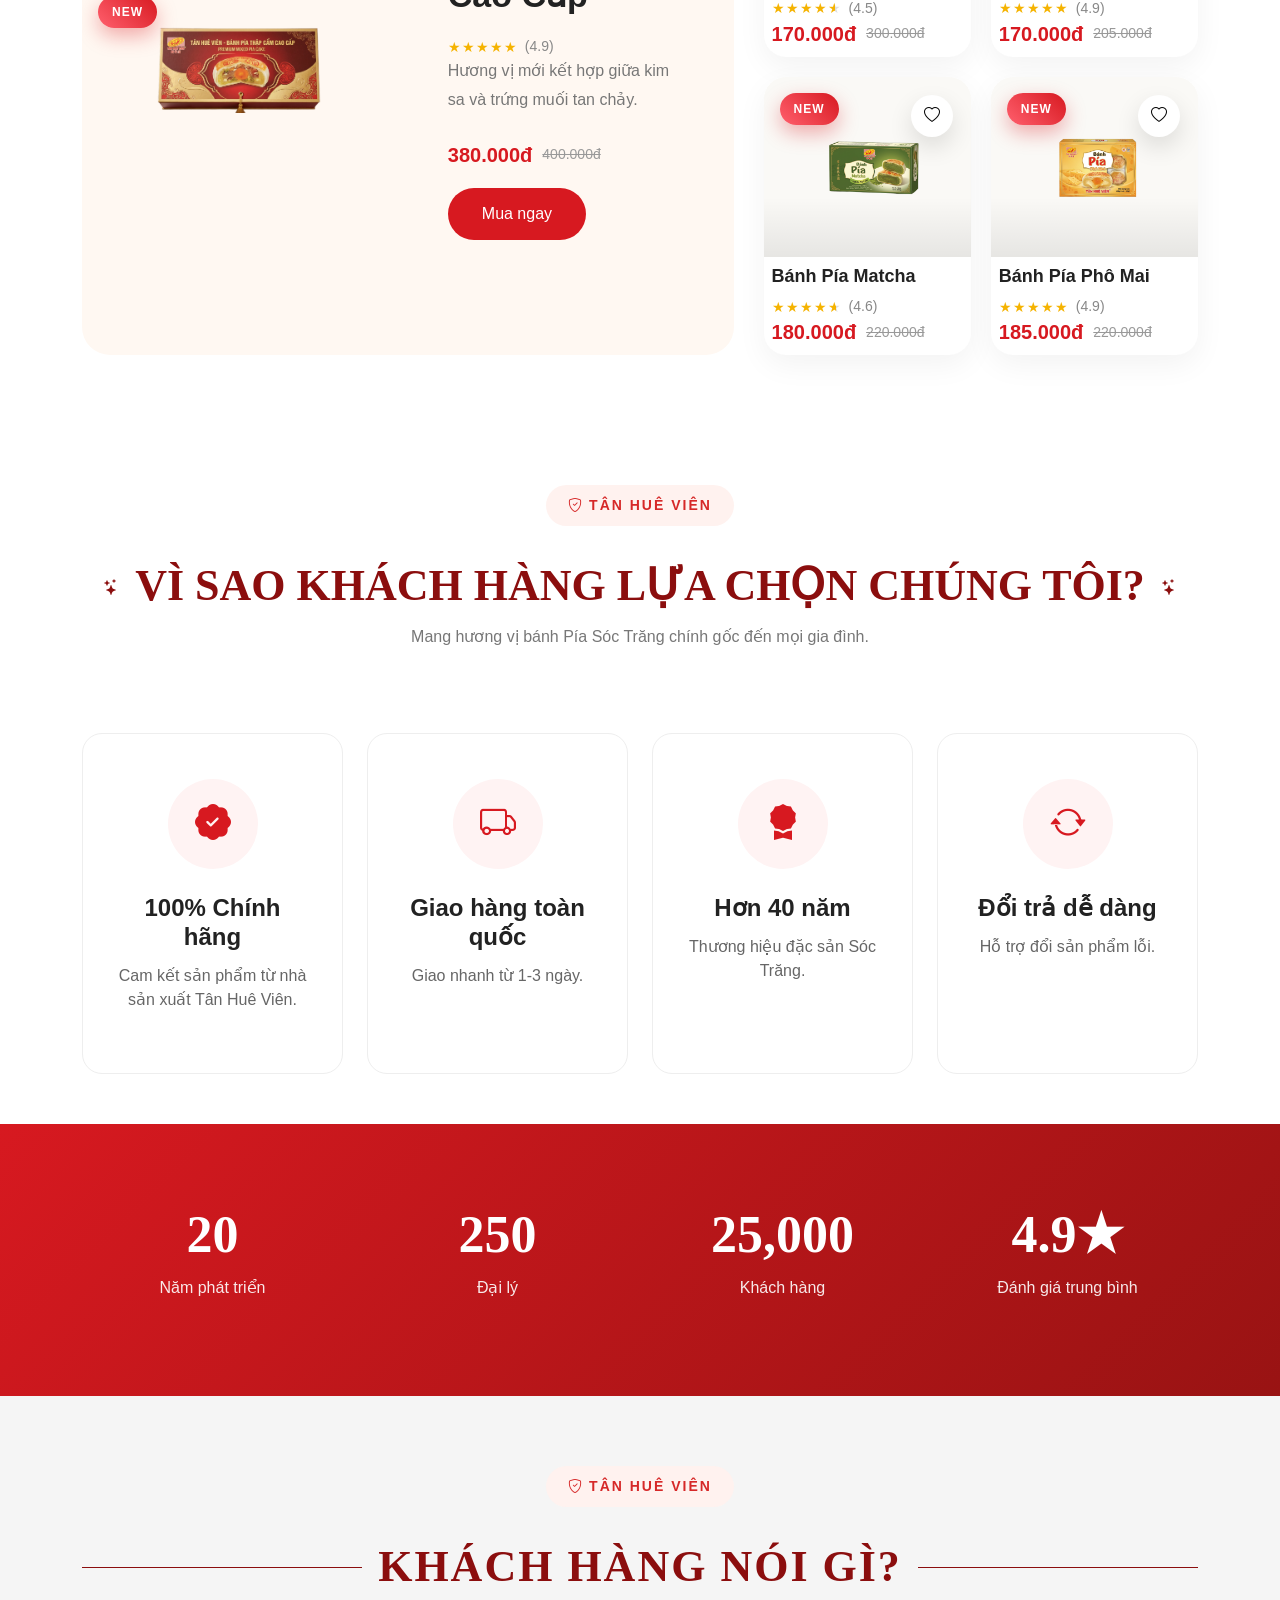
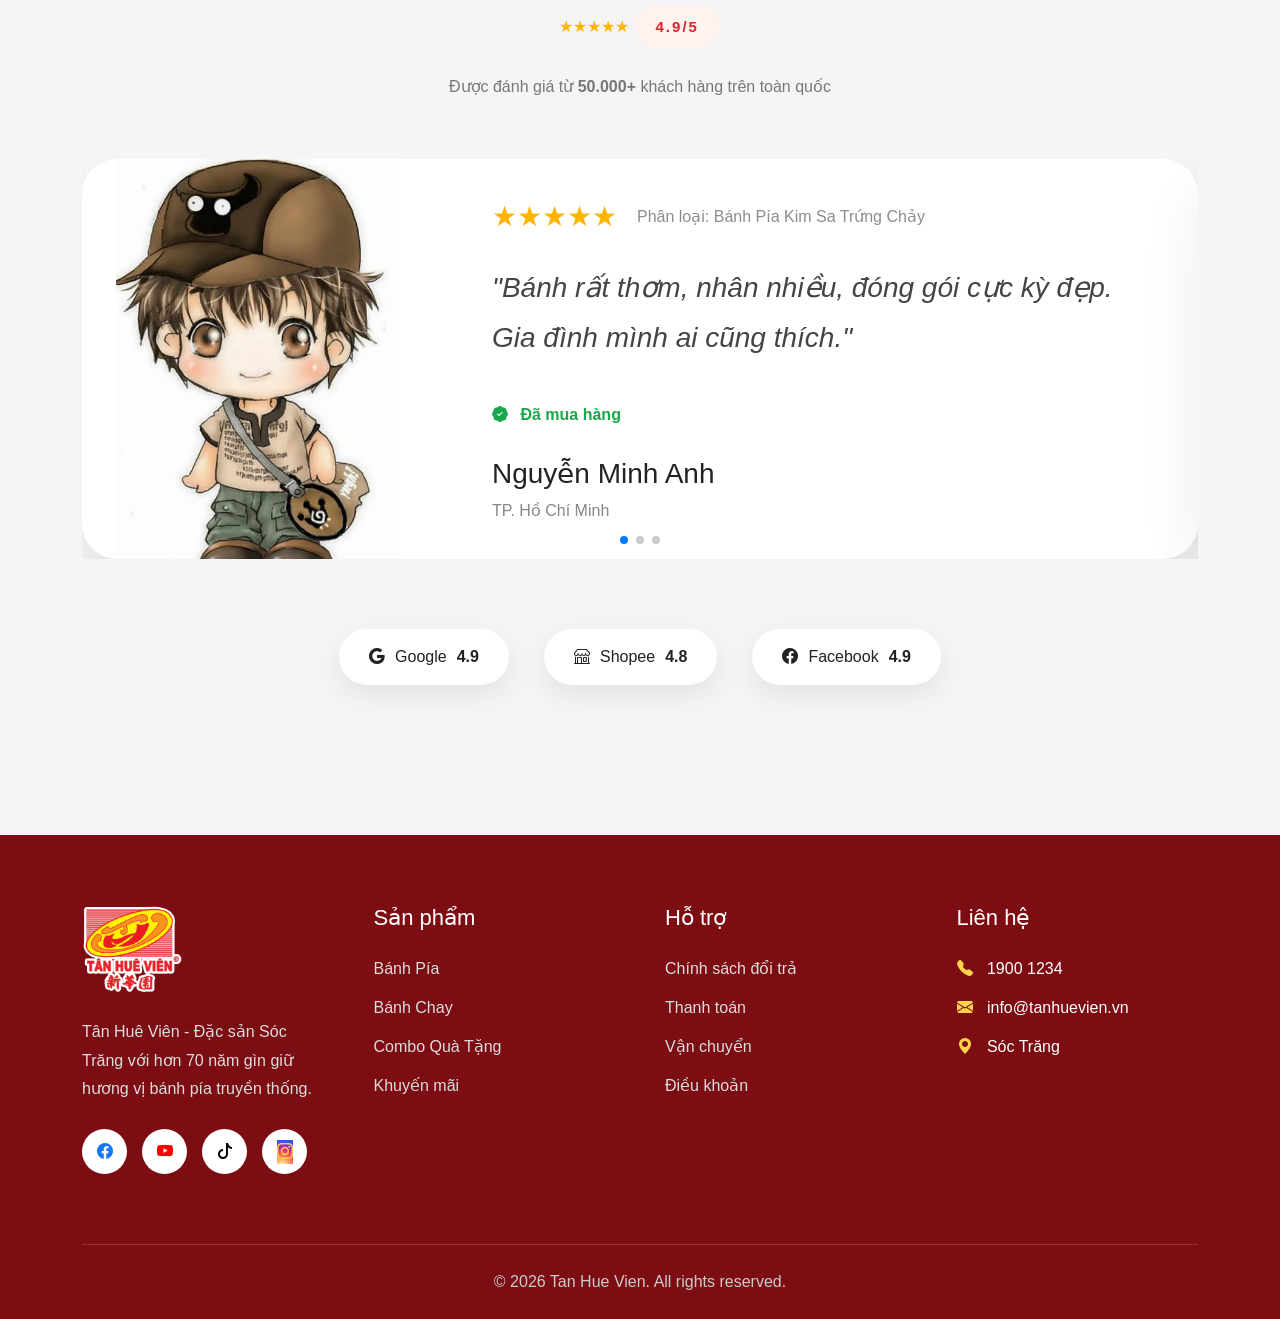
==== commit aa26af1f: "fix" ====
--- a/index.html
+++ b/index.html
@@ -619,7 +619,7 @@
           <div class="category-grid">
             <!-- Card lớn -->
 
-            <a href="#" class="category-item category-big">
+            <a href="shop.html" class="category-item category-big">
               <img src="assets/images/categories/pia.jpg" />
 
               <div class="overlay">
--- a/assets/css/reponsive-header.css
+++ b/assets/css/reponsive-header.css
@@ -5,7 +5,8 @@
 @media (max-width: 1024px) {
   .cart-drawer {
     width: 380px;
-    height: 90vh;
+    /* height: 90vh; */
+    height: 100%;
   }
 
   .cart-header {
@@ -142,10 +143,10 @@
 @media (max-width: 576px) {
   .cart-drawer {
     width: 100vw;
-    height: 90%;
-    max-width: 100vw;
-
-    right: -100vw;
+    /* height: 90%; */
+    max-width: 85vw;
+
+    right: -86vw;
 
     border-radius: 0;
   }
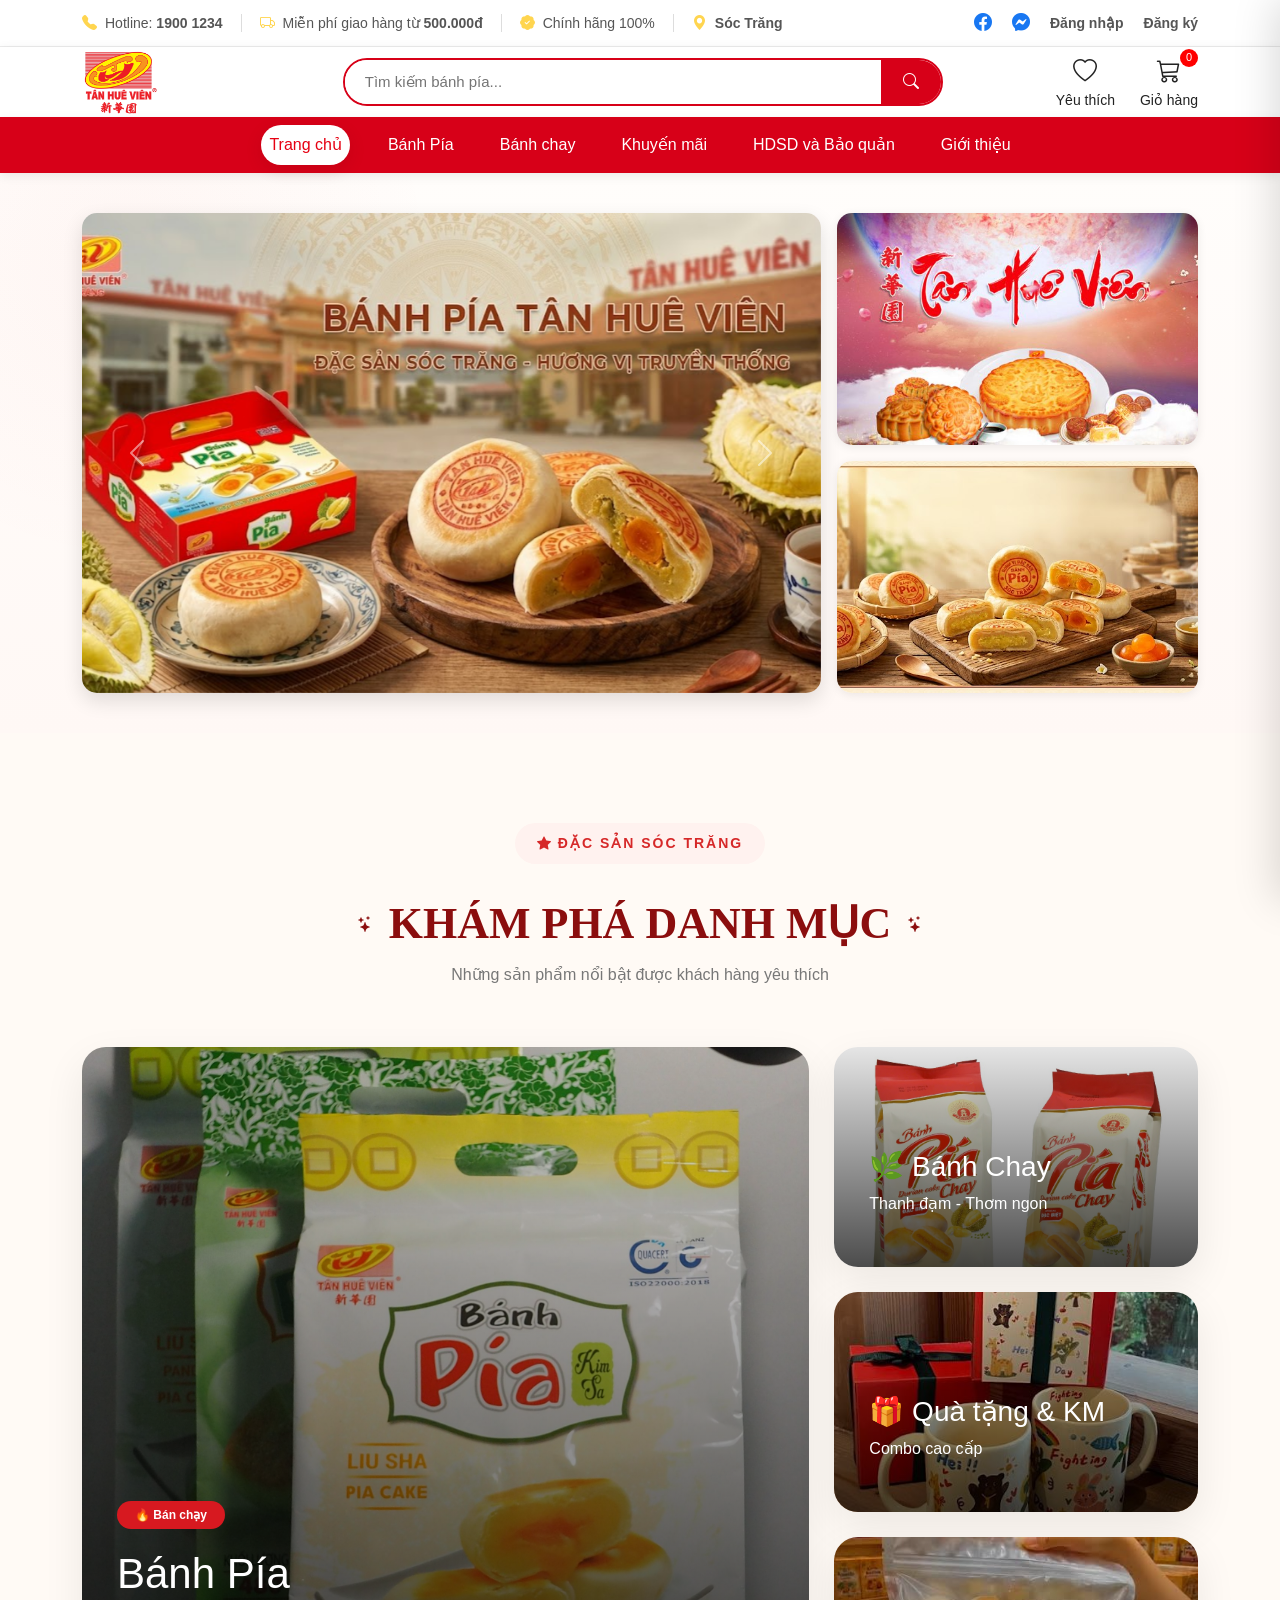
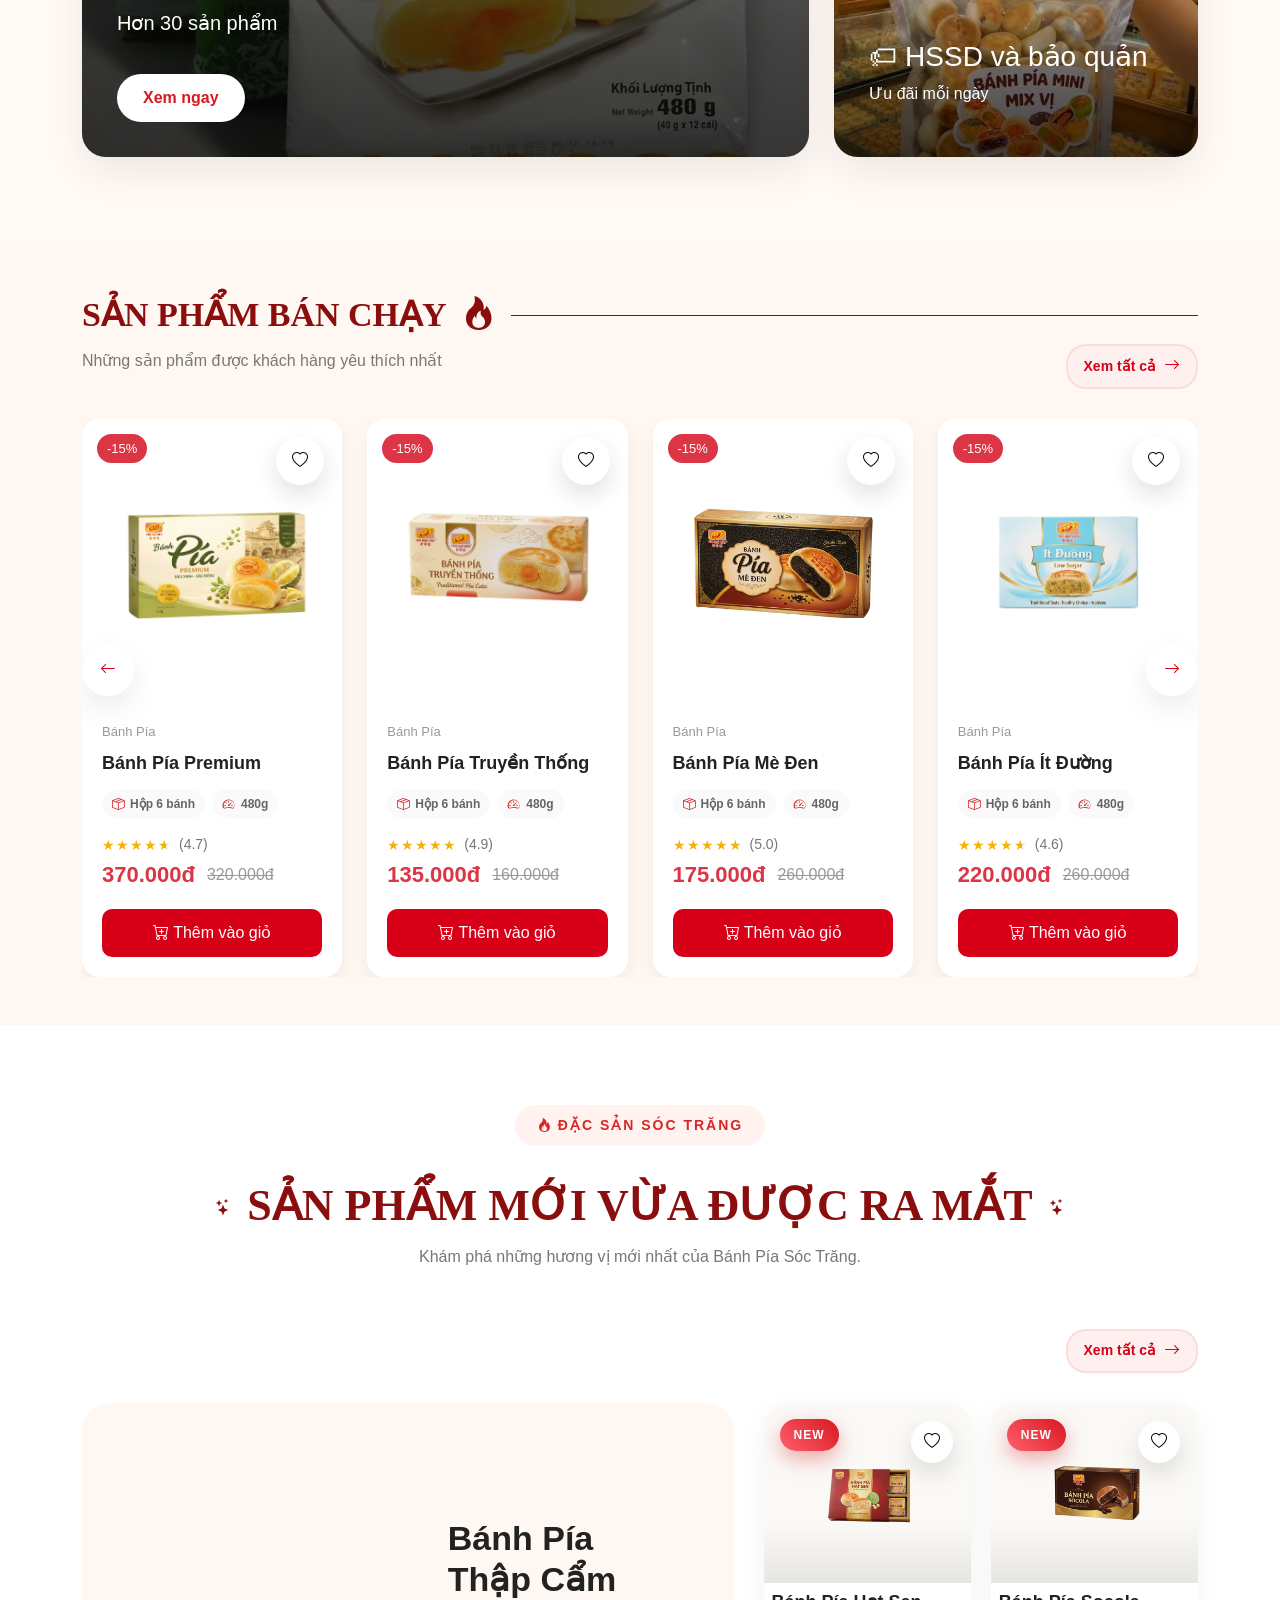
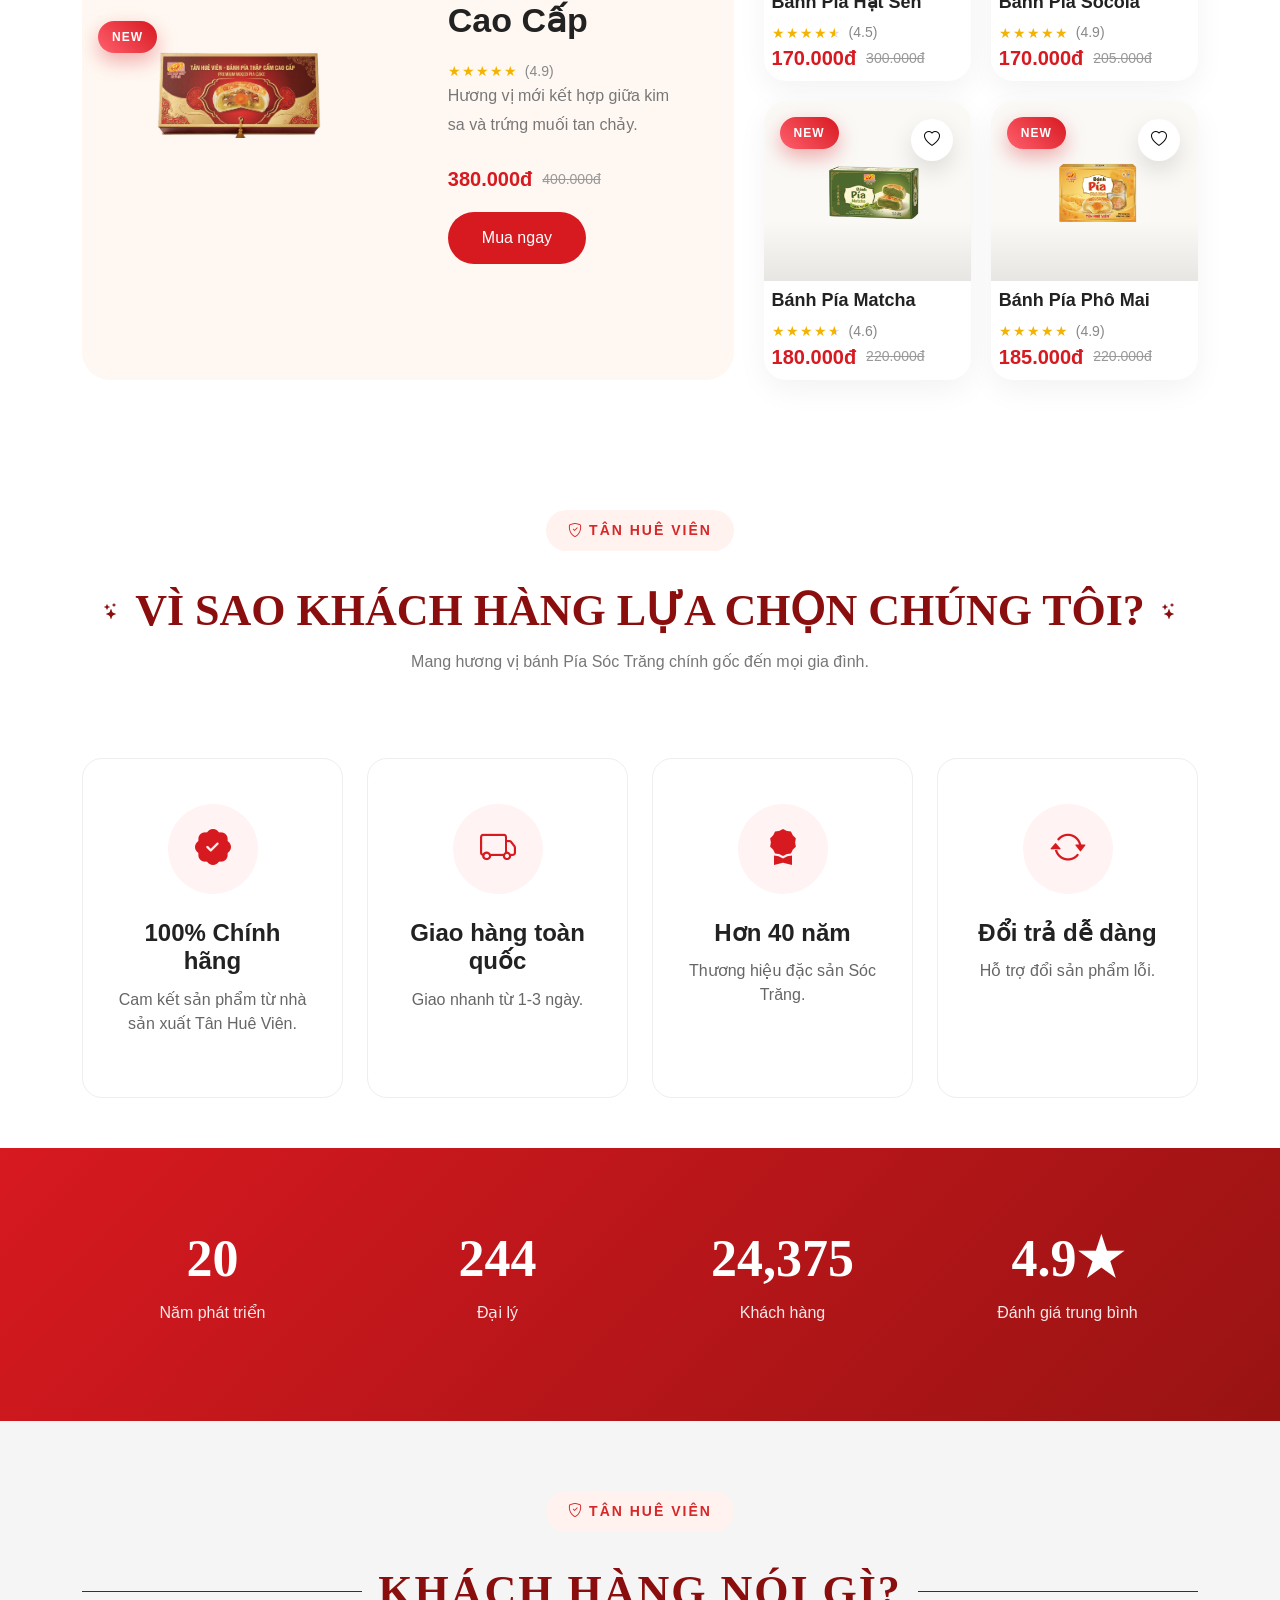
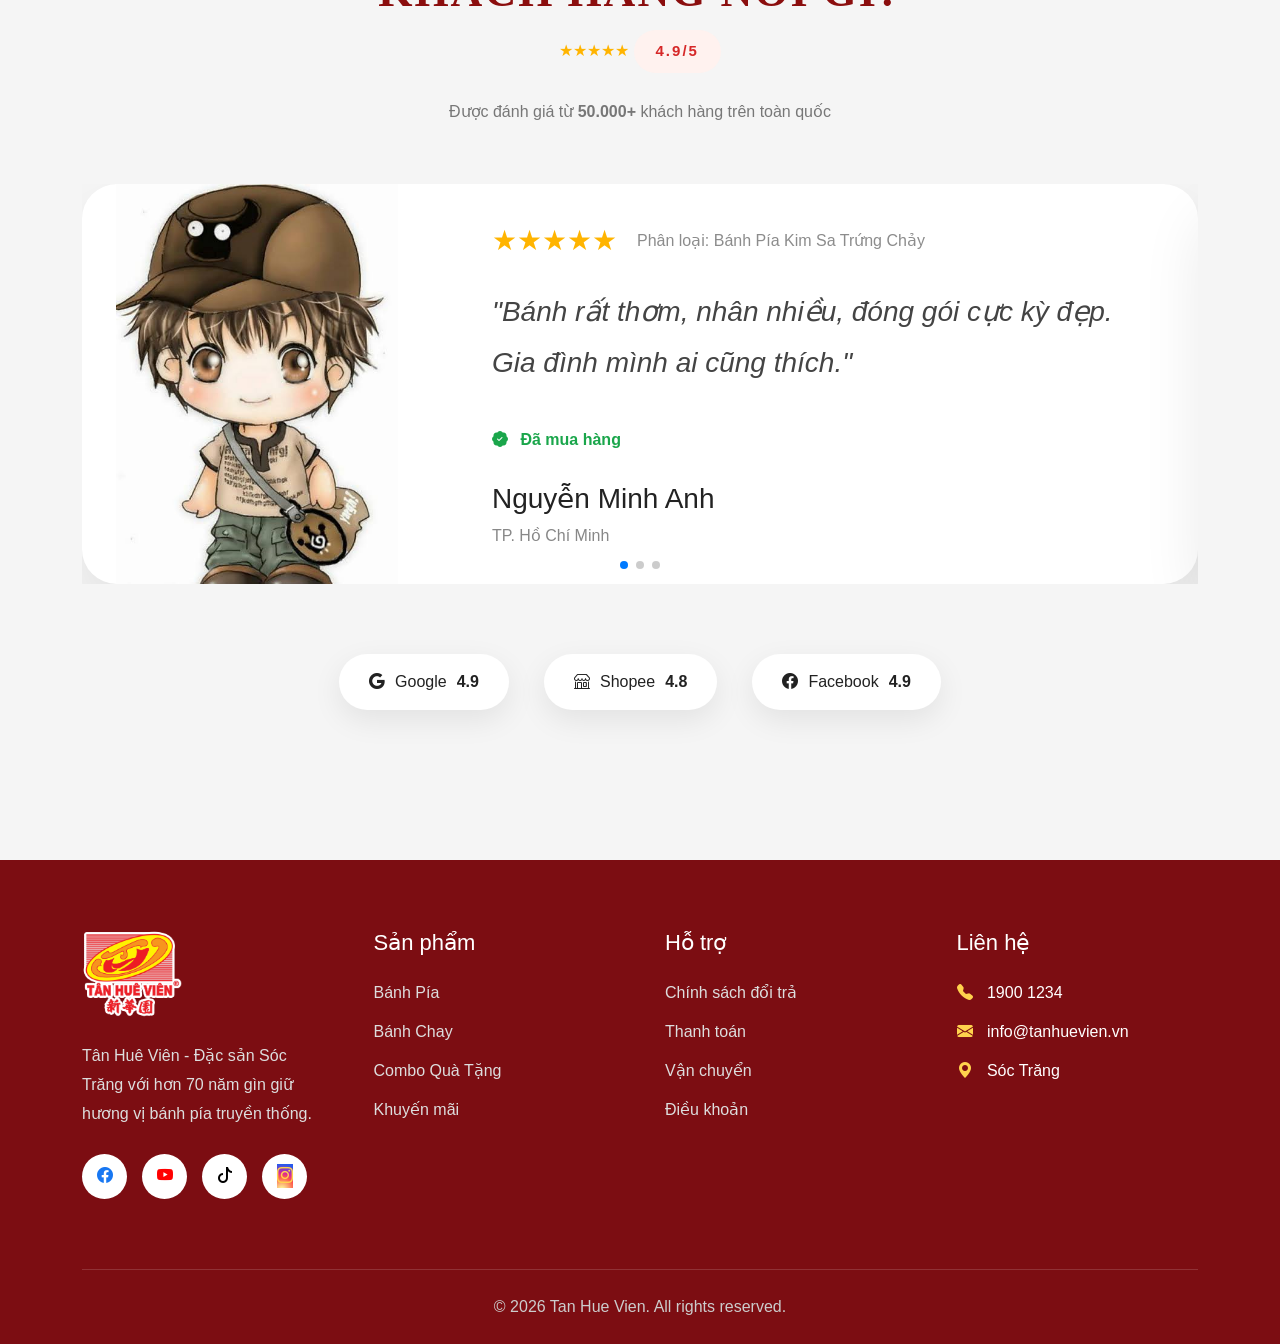
==== commit f6ce9cac: "new best seller" ====
--- a/index.html
+++ b/index.html
@@ -5,7 +5,7 @@
 
     <meta name="viewport" content="width=device-width, initial-scale=1.0" />
 
-    <title>Bánh pía Tân Huê Viên</title>
+    <title>Trang chủ Tân Huê Viên</title>
 
     <link rel="SHORTCUT ICON" href="assets/images/logo/logo.png" />
 
@@ -726,6 +726,19 @@
                     <a href="product-detail.html?id=20">
                       <h5>Bánh Pía Premium</h5></a
                     >
+                    <div class="product-desc">
+                      <span>
+                        <i class="bi bi-box-seam"></i>
+
+                        Hộp 6 bánh
+                      </span>
+
+                      <span>
+                        <i class="bi bi-speedometer2"></i>
+
+                        480g
+                      </span>
+                    </div>
 
                     <div class="rating">
                       <div class="stars stars-4-6">★★★★★</div>
@@ -779,6 +792,20 @@
                       <h5>Bánh Pía Truyền Thống</h5></a
                     >
 
+                    <div class="product-desc">
+                      <span>
+                        <i class="bi bi-box-seam"></i>
+
+                        Hộp 6 bánh
+                      </span>
+
+                      <span>
+                        <i class="bi bi-speedometer2"></i>
+
+                        480g
+                      </span>
+                    </div>
+
                     <div class="rating">
                       <div class="stars stars-4-9">★★★★★</div>
 
@@ -832,6 +859,20 @@
                       <h5>Bánh Pía Mè Đen</h5></a
                     >
 
+                    <div class="product-desc">
+                      <span>
+                        <i class="bi bi-box-seam"></i>
+
+                        Hộp 6 bánh
+                      </span>
+
+                      <span>
+                        <i class="bi bi-speedometer2"></i>
+
+                        480g
+                      </span>
+                    </div>
+
                     <div class="rating">
                       <div class="stars stars-5">★★★★★</div>
 
@@ -884,6 +925,20 @@
                       <h5>Bánh Pía Ít Đường</h5></a
                     >
 
+                    <div class="product-desc">
+                      <span>
+                        <i class="bi bi-box-seam"></i>
+
+                        Hộp 6 bánh
+                      </span>
+
+                      <span>
+                        <i class="bi bi-speedometer2"></i>
+
+                        480g
+                      </span>
+                    </div>
+
                     <div class="rating">
                       <div class="stars stars-4-6">★★★★★</div>
 
@@ -937,6 +992,20 @@
                       <h5>Bánh Pía Thập Cẩm Cao Cấp</h5></a
                     >
 
+                    <div class="product-desc">
+                      <span>
+                        <i class="bi bi-box-seam"></i>
+
+                        Hộp 6 bánh
+                      </span>
+
+                      <span>
+                        <i class="bi bi-speedometer2"></i>
+
+                        480g
+                      </span>
+                    </div>
+
                     <div class="rating">
                       <div class="stars stars-4-5">★★★★★</div>
 
@@ -989,6 +1058,20 @@
                     <a href="product-detail.html?id=15">
                       <h5>Bánh Pía Dừa</h5></a
                     >
+
+                    <div class="product-desc">
+                      <span>
+                        <i class="bi bi-box-seam"></i>
+
+                        Hộp 6 bánh
+                      </span>
+
+                      <span>
+                        <i class="bi bi-speedometer2"></i>
+
+                        480g
+                      </span>
+                    </div>
 
                     <div class="rating">
                       <div class="stars stars-4-9">★★★★★</div>
--- a/assets/css/style.css
+++ b/assets/css/style.css
@@ -261,8 +261,13 @@
 
   font-size: 18px;
 
-  min-height: 50px;
+  /* min-height: 50px; */
   font-weight: 700;
+
+  white-space: nowrap;
+  overflow: hidden;
+  text-overflow: ellipsis;
+  display: block;
 }
 
 .arrival-rating {
@@ -275,6 +280,7 @@
   display: flex;
   align-items: center;
   gap: 7px;
+  margin-bottom: 3px;
 }
 
 .stars {
@@ -1556,3 +1562,39 @@
 }
 
 /*new */
+
+.product-desc {
+  display: flex;
+
+  gap: 8px;
+
+  /* margin-bottom: 8px; */
+
+  margin: 15px 0px;
+
+  flex-wrap: wrap;
+}
+
+.product-desc span {
+  padding: 6px 10px;
+
+  background: #fafafa;
+
+  border-radius: 999px;
+
+  font-size: 12px;
+
+  font-weight: 600;
+
+  color: #666;
+
+  display: flex;
+
+  align-items: center;
+
+  gap: 6px;
+}
+
+.product-desc i {
+  color: #d62828;
+}
--- a/assets/css/responsive.css
+++ b/assets/css/responsive.css
@@ -127,12 +127,32 @@
   .mobile-auth span {
     margin-right: 8% !important;
   }
+
+  .product-image {
+    height: 240px;
+  }
 }
 
 /* Mobile */
 
 @media (max-width: 768px) {
   /* Reponsive for Reivew*/
+
+  .new-price {
+    font-size: 20px;
+  }
+
+  .old-price {
+    font-size: 14px;
+  }
+
+  .product-desc span {
+    font-size: 10px;
+  }
+
+  .product-image {
+    height: 230px;
+  }
 
   .customer-review {
     padding: 70px 0;
@@ -333,6 +353,22 @@
 /* Small Mobile */
 
 @media (max-width: 576px) {
+  .old-price {
+    font-size: 13px;
+  }
+
+  .new-price {
+    font-size: 18px;
+  }
+  .rating span {
+    font-size: 12px;
+  }
+  .product-desc {
+    margin-top: 5px;
+  }
+  .product-image {
+    height: 210px;
+  }
   .category-grid .category-big {
     height: 320px;
   }
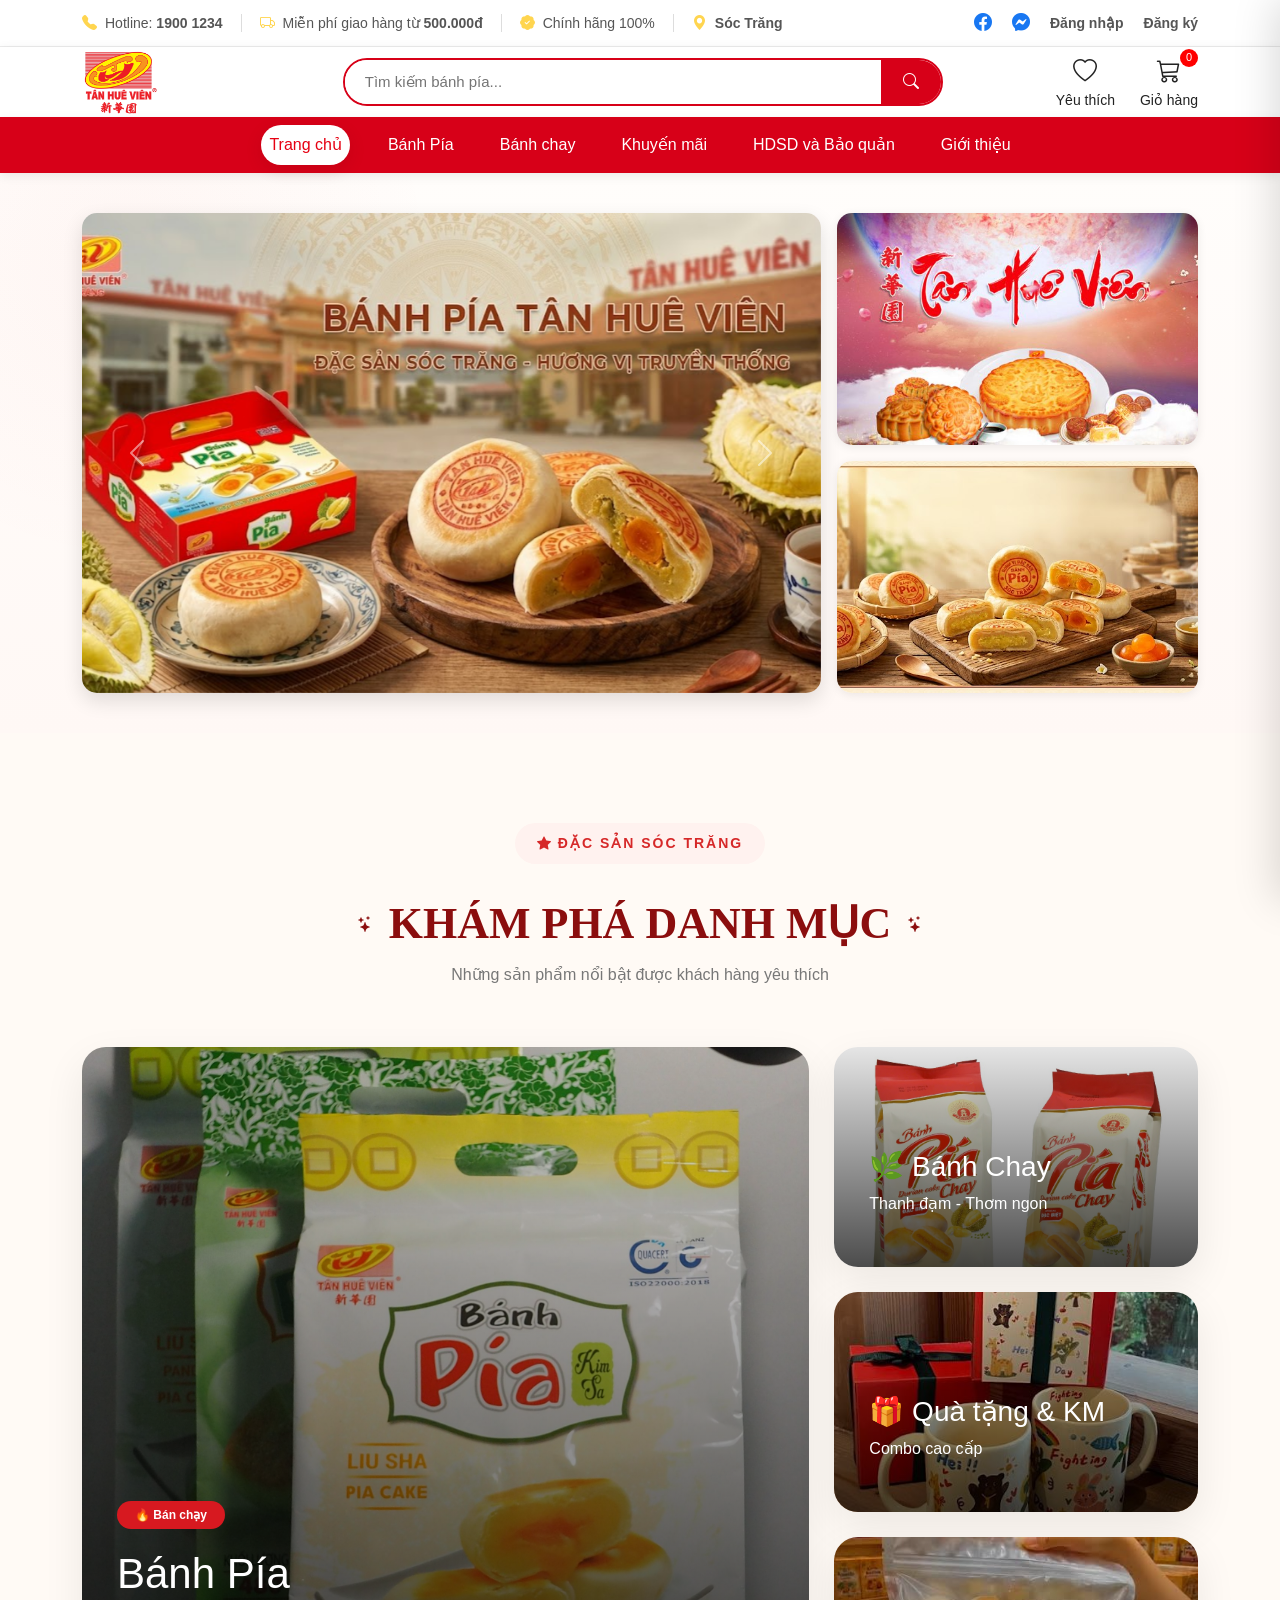
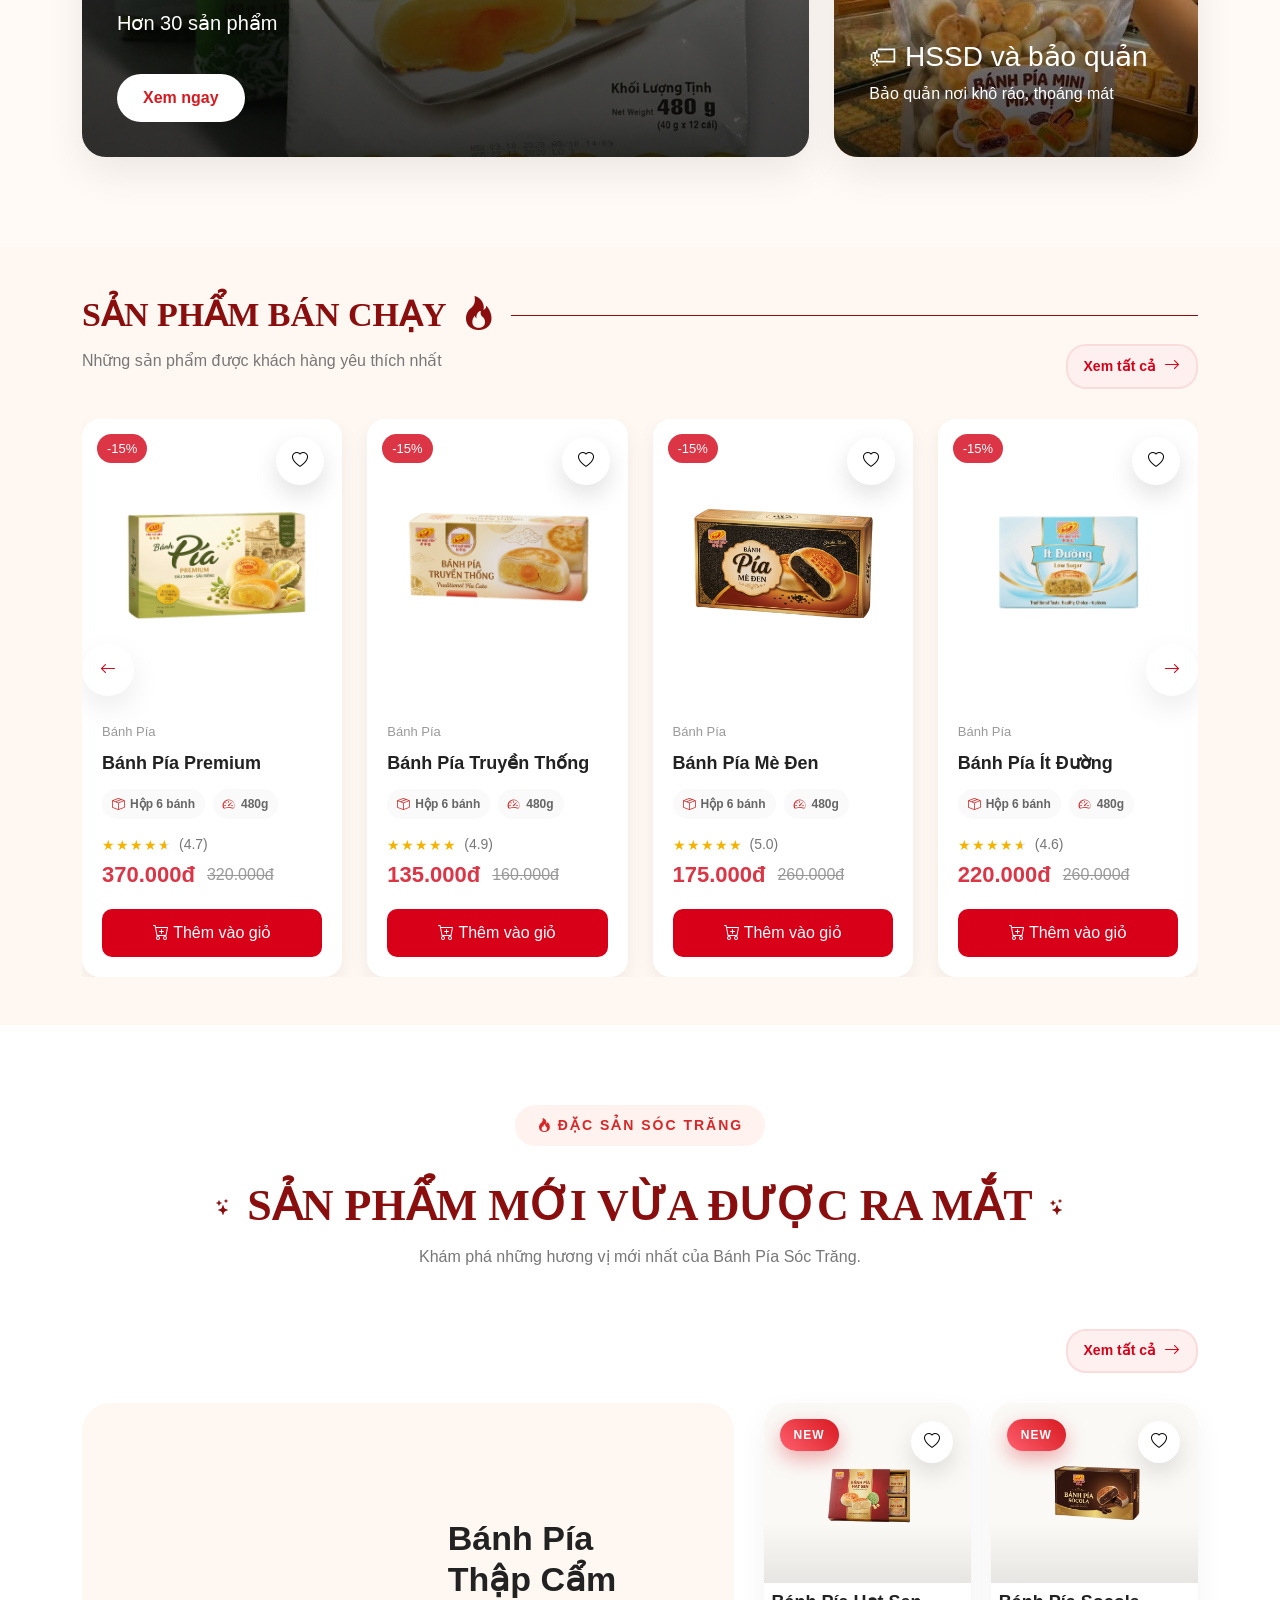
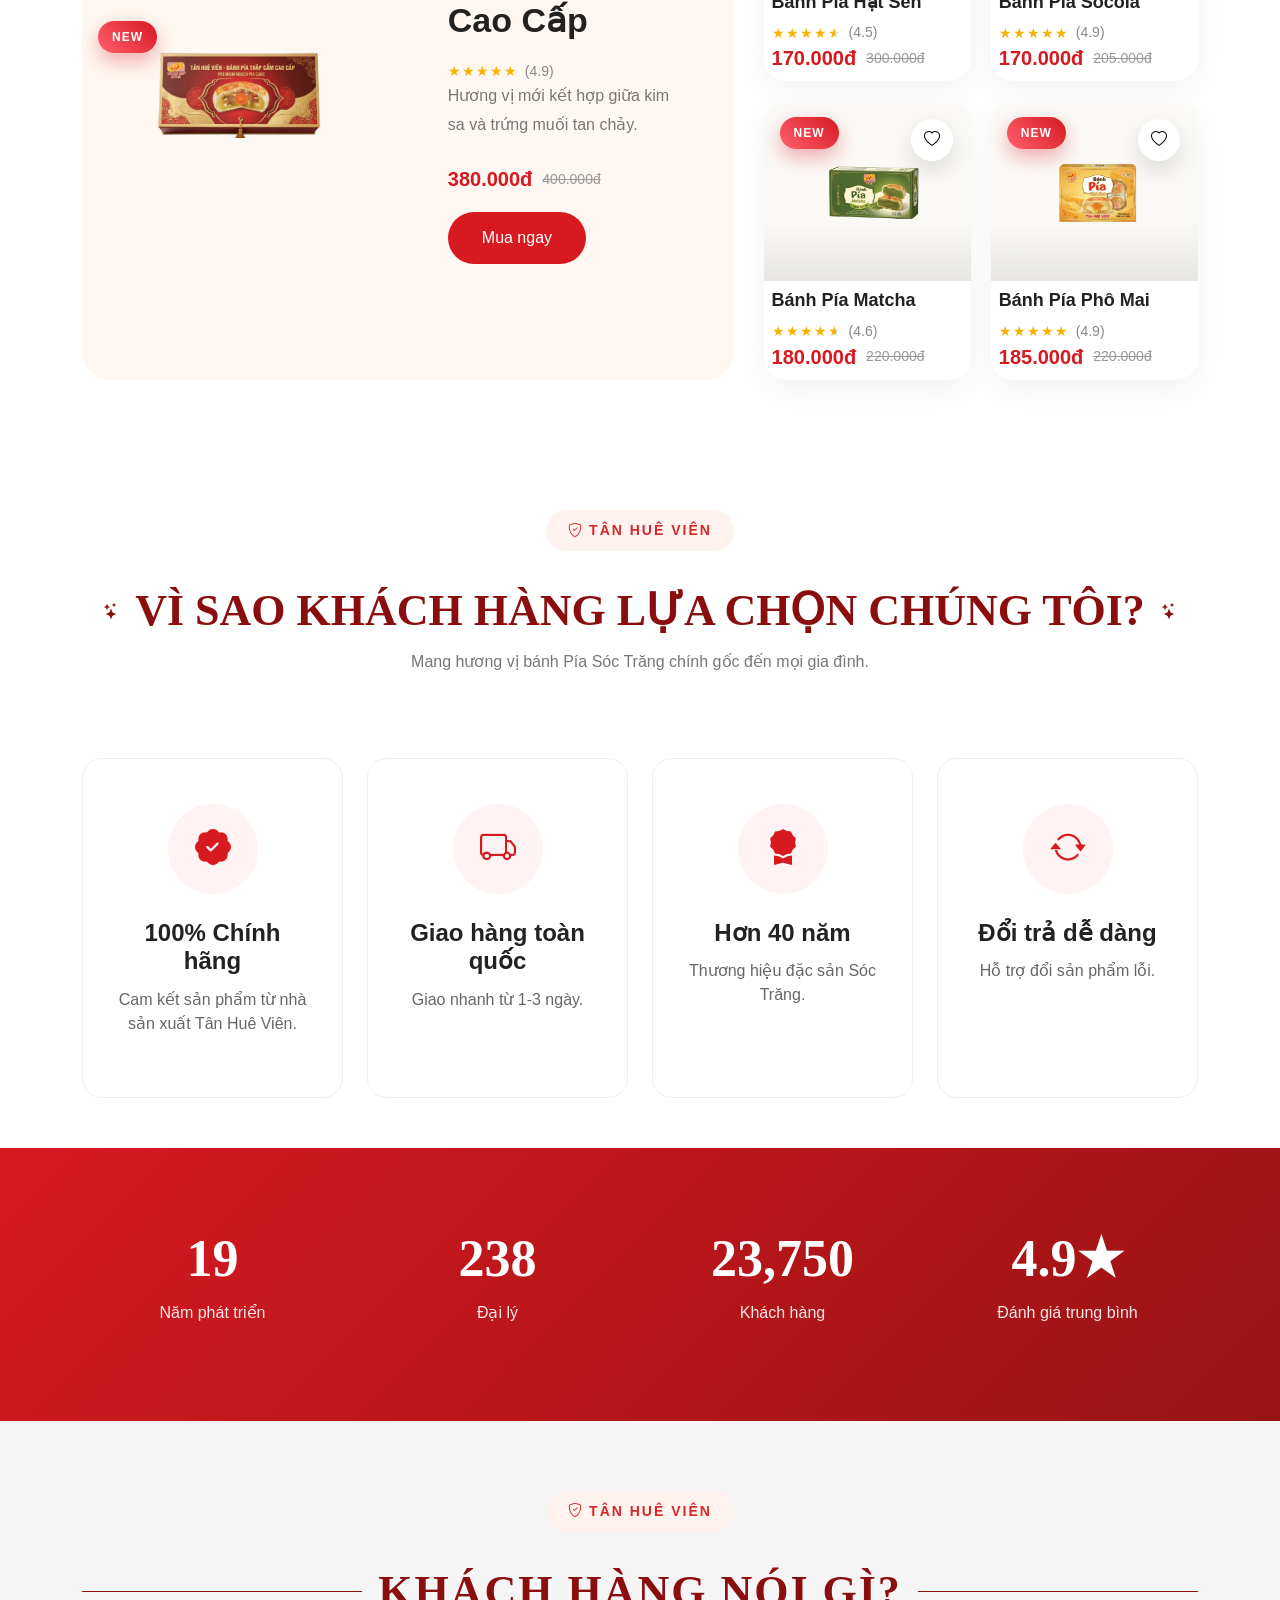
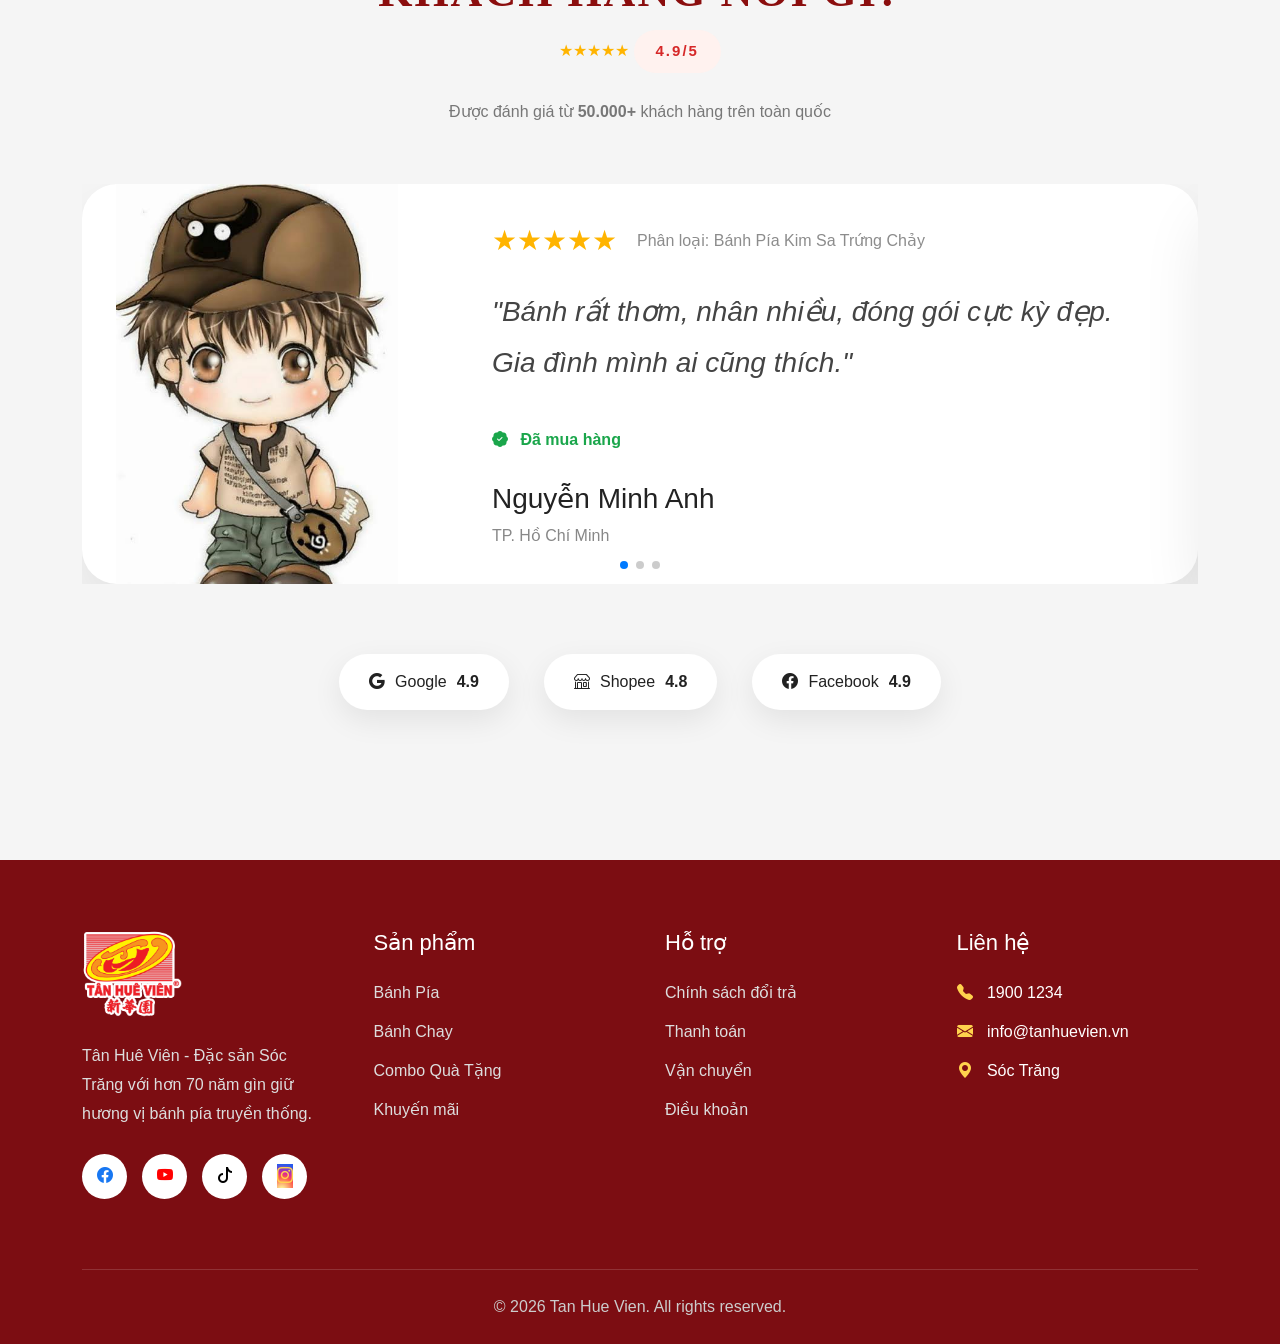
==== commit ae9036e6: "fix index" ====
--- a/index.html
+++ b/index.html
@@ -665,7 +665,7 @@
               <div class="overlay">
                 <h3>🏷 HSSD và bảo quản</h3>
 
-                <p>Ưu đãi mỗi ngày</p>
+                <p>Bảo quản nơi khô ráo, thoáng mát</p>
               </div>
             </a>
           </div>
--- a/assets/css/responsive.css
+++ b/assets/css/responsive.css
@@ -129,7 +129,7 @@
   }
 
   .product-image {
-    height: 240px;
+    height: 250px;
   }
 }
 
@@ -151,7 +151,7 @@
   }
 
   .product-image {
-    height: 230px;
+    height: 240px;
   }
 
   .customer-review {
@@ -367,7 +367,7 @@
     margin-top: 5px;
   }
   .product-image {
-    height: 210px;
+    height: 230px;
   }
   .category-grid .category-big {
     height: 320px;
@@ -427,7 +427,10 @@
     height: 60px;
   }
   .section-title p {
-    font-size: 15px;
+    font-size: 14px;
+  }
+  .section-header p {
+    font-size: 14px;
   }
 
   .review-stars {
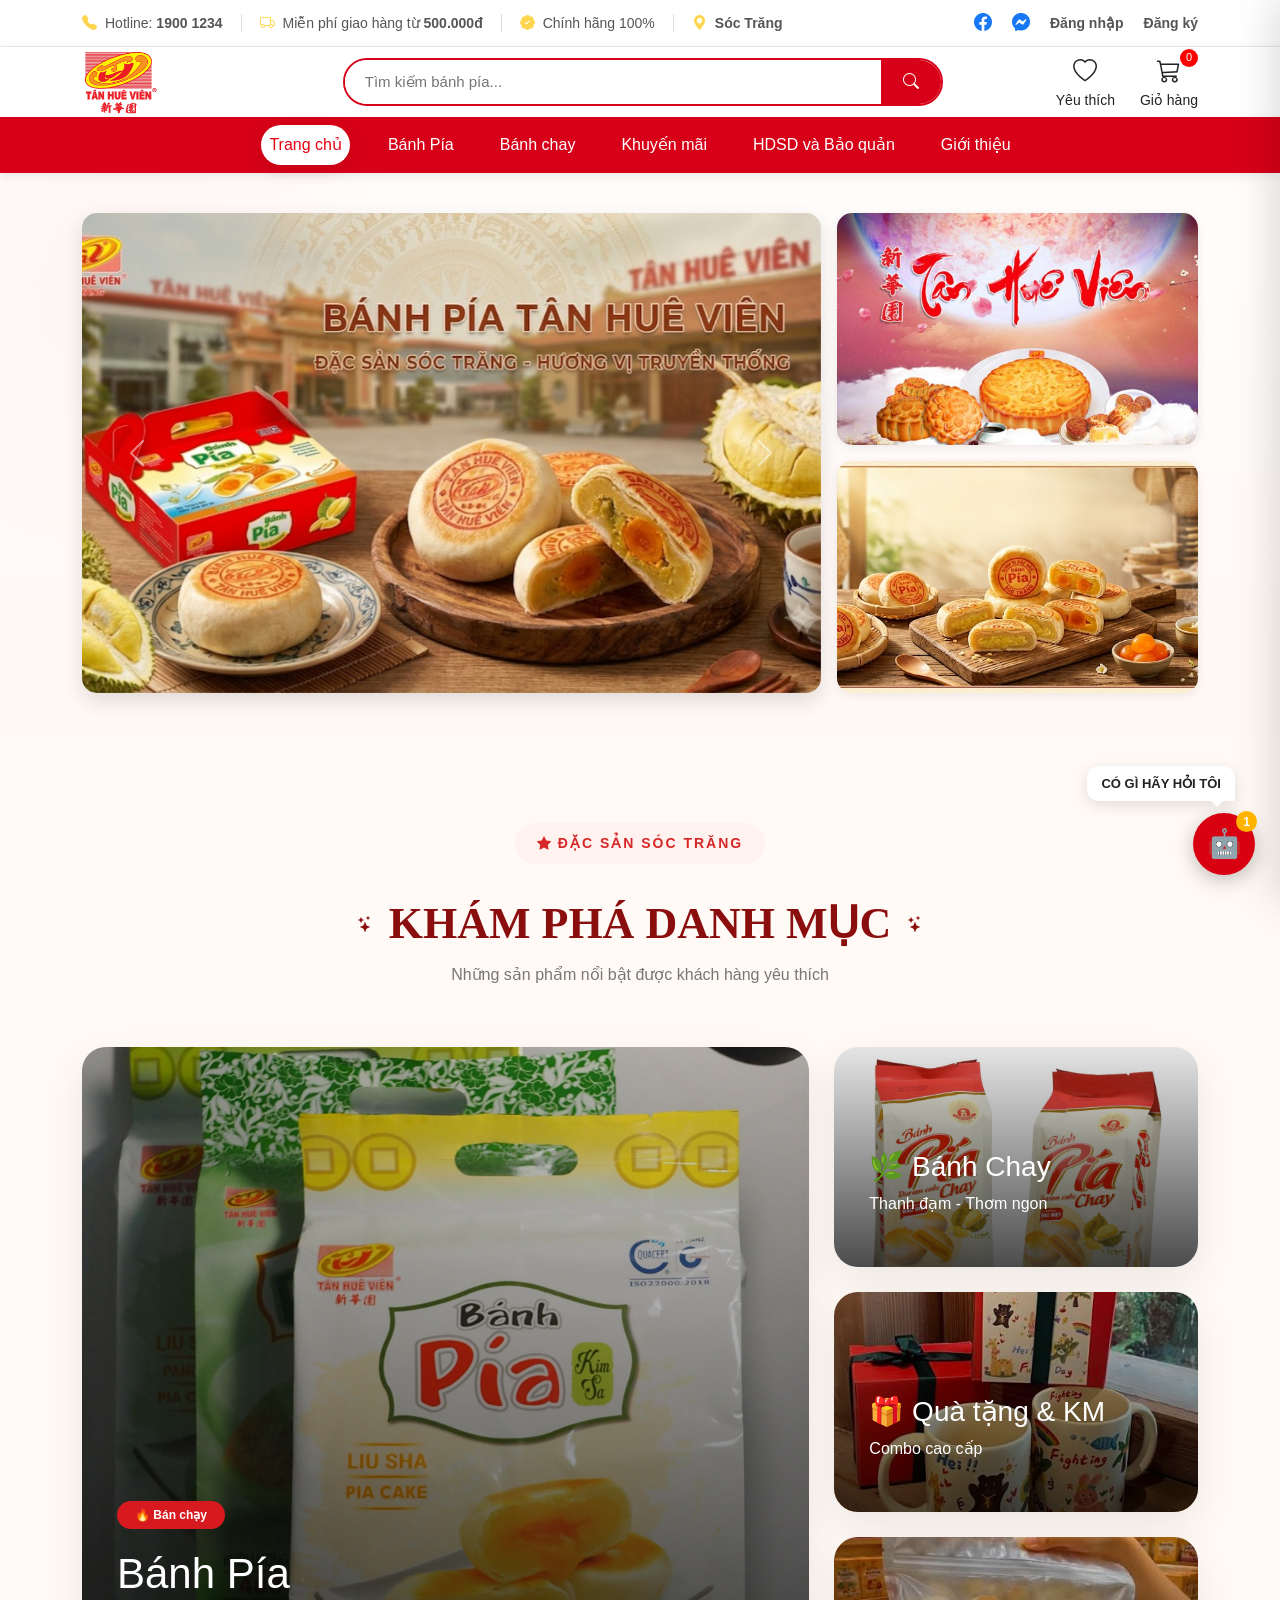
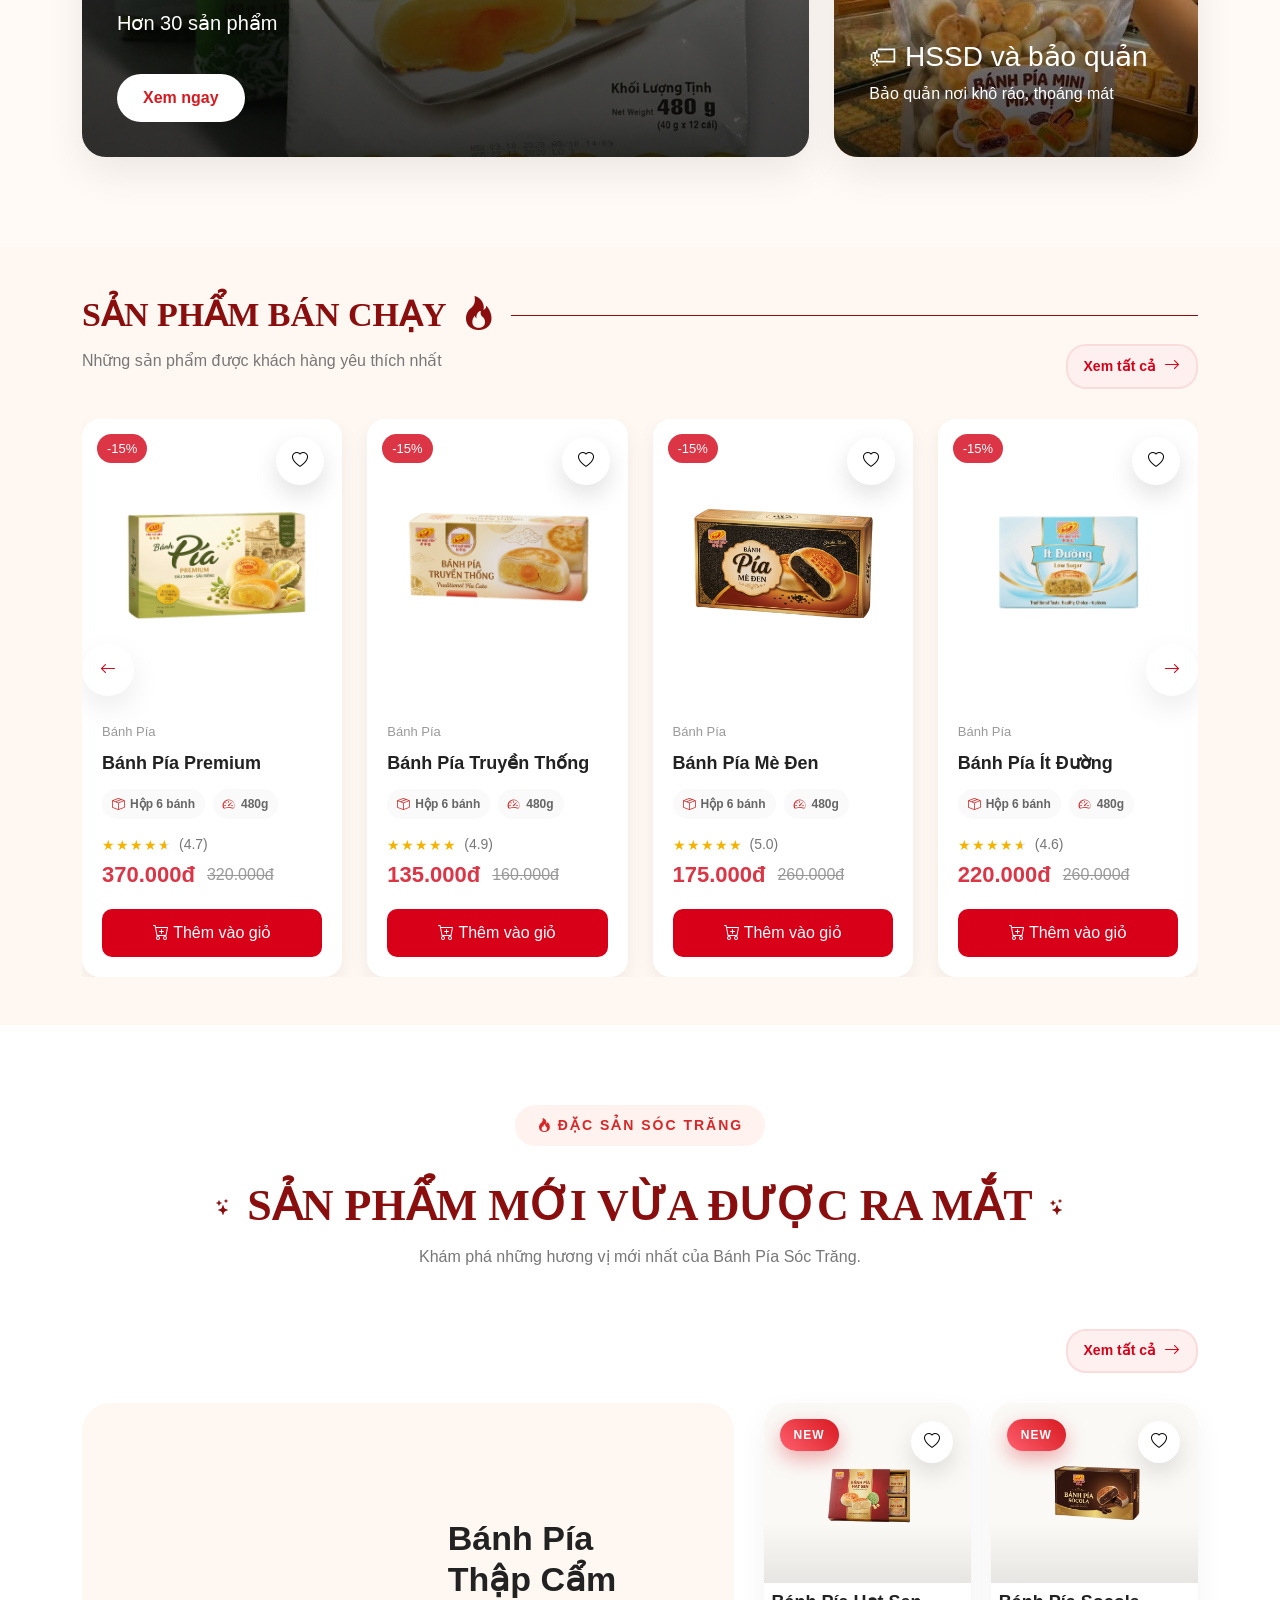
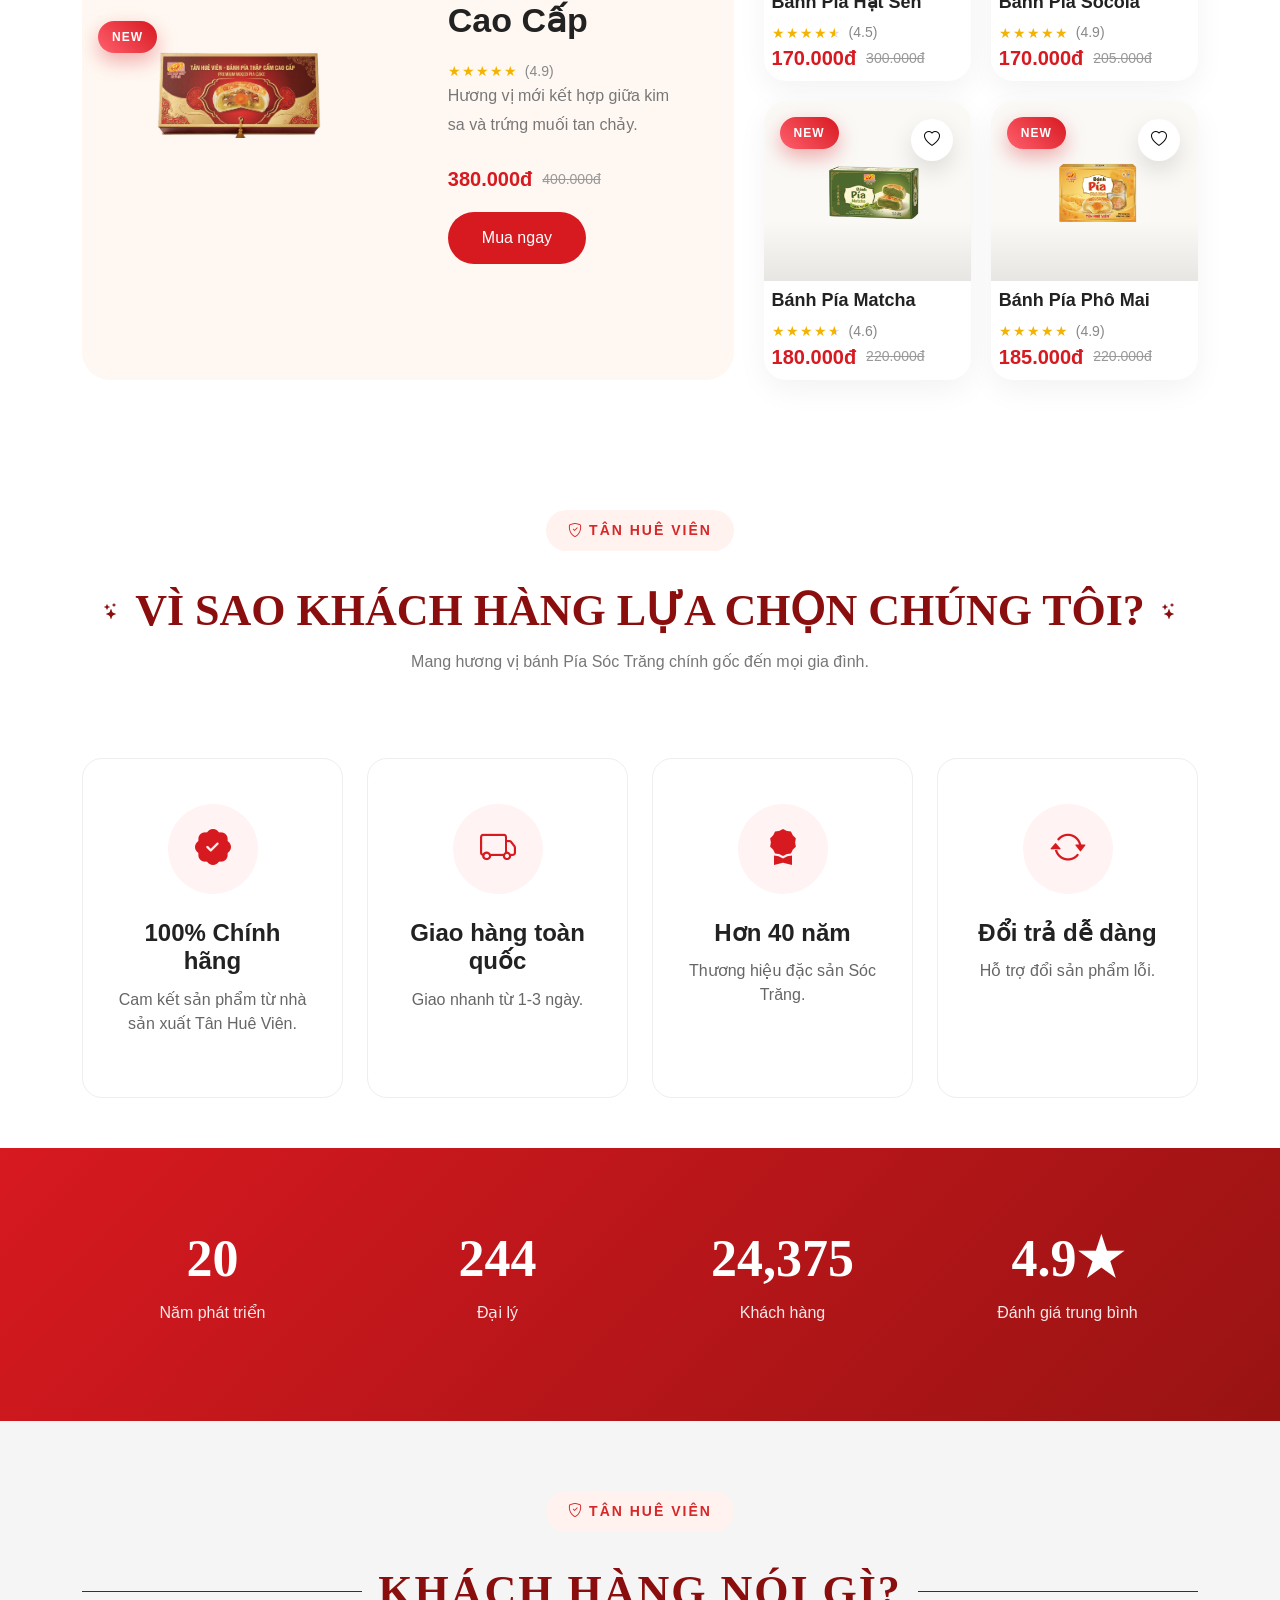
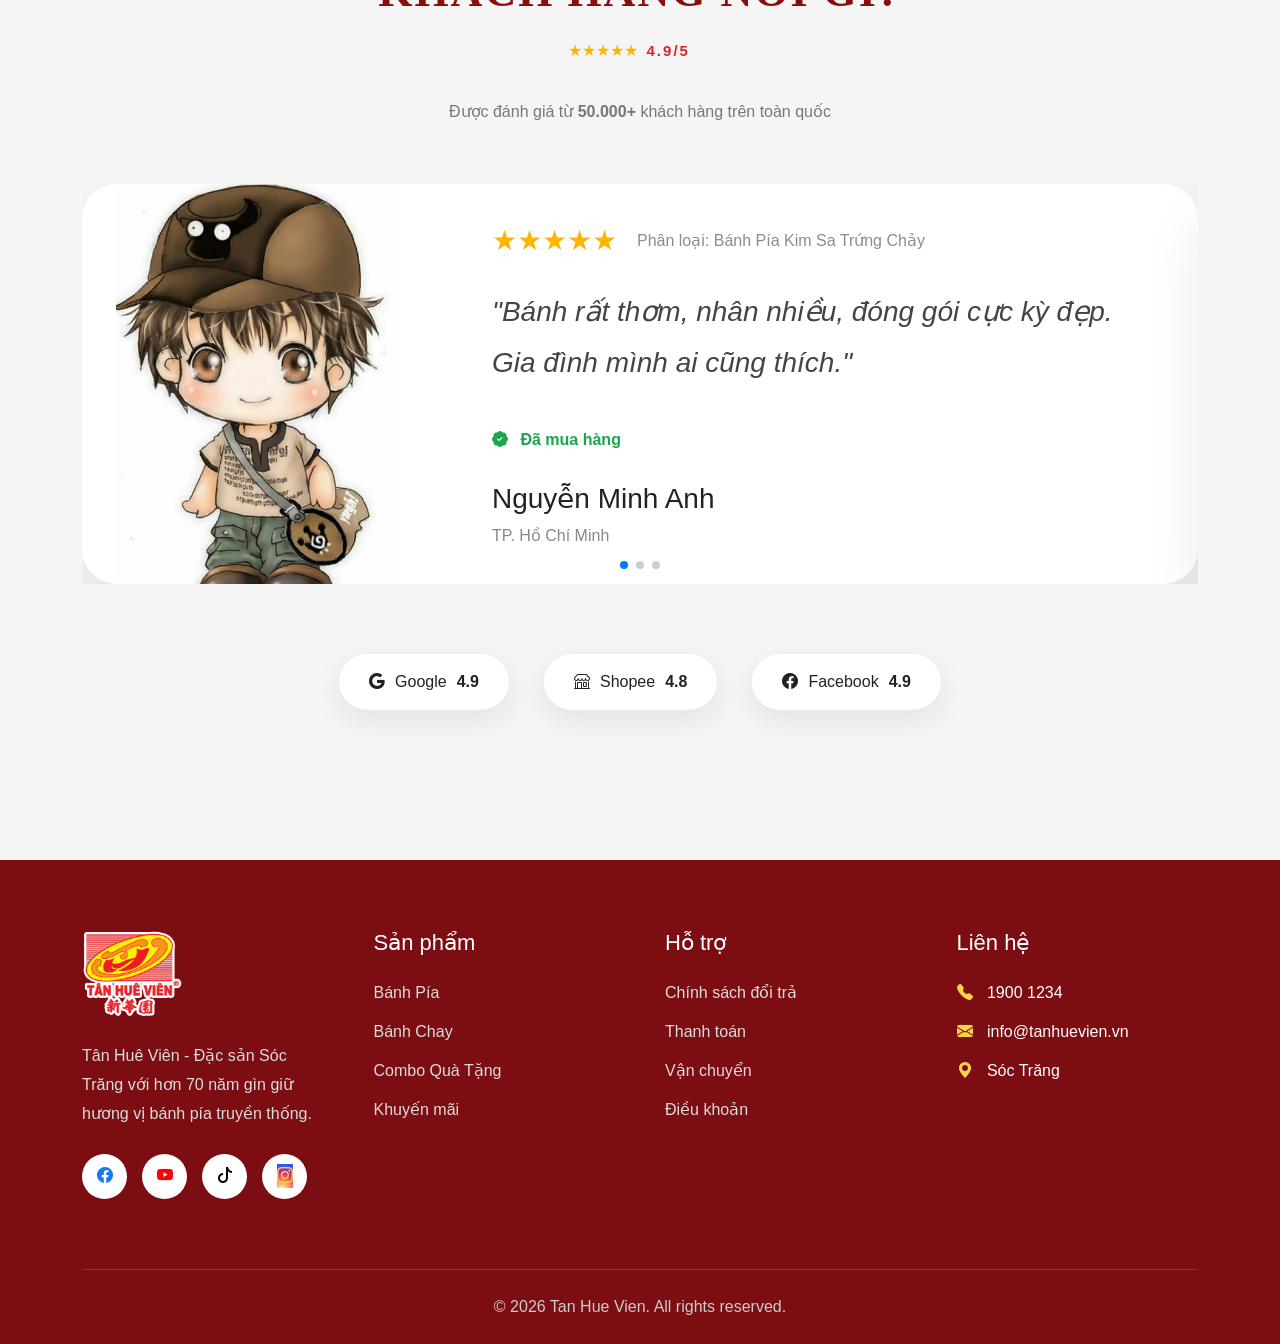
==== commit a6c5e6af: "chatbot" ====
--- a/index.html
+++ b/index.html
@@ -30,6 +30,8 @@
     <link rel="stylesheet" href="assets/css/reset.css" />
 
     <link rel="stylesheet" href="assets/css/style.css" />
+
+    <link rel="stylesheet" href="assets/css/ai-chat.css" />
 
     <link rel="stylesheet" href="assets/css/swiper-bundle.css" />
     <link rel="stylesheet" href="assets/css/reponsive-header.css" />
@@ -55,6 +57,184 @@
 
     <div id="website-content">
       <header>
+        <!--chat box-->
+
+        <section>
+          <!-- AI CHATBOX -->
+          <div class="ai-chatbox">
+            <!-- Nút mở chat -->
+            <button class="ai-chat-button" id="aiChatButton">
+              <span class="ai-icon">🤖</span>
+              <span class="ai-notification">1</span>
+            </button>
+
+            <!-- Khung chat -->
+            <div class="ai-chat-window" id="aiChatWindow">
+              <!-- Header -->
+              <div class="ai-chat-header">
+                <div class="ai-header-info">
+                  <div class="ai-avatar">🤖</div>
+
+                  <div>
+                    <h3>Trợ lý Tân Huê Viên</h3>
+                    <span> <i></i> Đang trực tuyến </span>
+                  </div>
+                </div>
+
+                <button class="ai-close" id="aiClose">×</button>
+              </div>
+
+              <!-- Nội dung chat -->
+              <div class="ai-chat-body" id="aiChatBody">
+                <!-- Tin nhắn AI -->
+                <div class="ai-message bot">
+                  <div class="message-avatar">🤖</div>
+
+                  <div class="message-content">
+                    <div class="message-bubble">
+                      Xin chào 👋<br />
+                      Tôi là trợ lý AI của Tân Huê Viên. Tôi có thể giúp bạn tìm
+                      hiểu về bánh Pía, sản phẩm, giá bán và giao hàng.
+                    </div>
+
+                    <span class="message-time"> Vừa xong </span>
+                  </div>
+                </div>
+              </div>
+
+              <!-- Gợi ý -->
+              <div class="ai-suggestions">
+                <button data-question="Bánh nào ngon?">
+                  🍰 Bánh nào ngon?
+                </button>
+
+                <button data-question="Có những loại nào?">
+                  🥮 Các loại bánh
+                </button>
+
+                <button data-question="Chính sách giao hàng như thế nào?">
+                  🚚 Giao hàng
+                </button>
+
+                <button data-question="Hướng dẫn bảo quản">
+                  📦 Cách bảo quản
+                </button>
+              </div>
+
+              <!-- Input -->
+              <div class="ai-chat-input">
+                <input
+                  type="text"
+                  id="aiMessageInput"
+                  placeholder="Nhập câu hỏi..."
+                  autocomplete="off"
+                />
+
+                <button id="aiSendButton">➤</button>
+              </div>
+            </div>
+          </div>
+
+          <!-- =========================================
+     AI CHAT WINDOW
+========================================= -->
+
+          <div id="aiChatWindow" class="ai-chat-window">
+            <!-- HEADER -->
+
+            <div class="ai-chat-header">
+              <div class="ai-chat-header-left">
+                <div class="ai-avatar">🤖</div>
+
+                <div>
+                  <div class="ai-chat-title">Trợ lý Tân Huê Viên</div>
+
+                  <div class="ai-chat-status">
+                    <span></span>
+                    Đang trực tuyến
+                  </div>
+                </div>
+              </div>
+
+              <button id="aiClose" class="ai-close">×</button>
+            </div>
+
+            <!-- BODY -->
+
+            <div id="aiChatBody" class="ai-chat-body">
+              <!-- Tin nhắn mặc định -->
+
+              <div class="ai-message bot">
+                <div class="message-avatar">🤖</div>
+
+                <div class="message-content">
+                  <div class="message-bubble">
+                    Xin chào bạn 👋
+
+                    <br /><br />
+
+                    Mình là
+                    <b>Trợ lý Tân Huê Viên</b>.
+
+                    <br /><br />
+
+                    Mình có thể giúp bạn:
+
+                    <br /><br />
+
+                    🥮 Tìm bánh phù hợp
+                    <br />
+                    💰 Xem giá sản phẩm
+                    <br />
+                    🆕 Tìm sản phẩm mới
+                    <br />
+                    🎁 Tư vấn mua làm quà
+                    <br />
+                    📦 Tư vấn mua số lượng lớn
+
+                    <br /><br />
+
+                    Bạn muốn tìm gì hôm nay?
+                  </div>
+
+                  <span class="message-time"> Vừa xong </span>
+                </div>
+              </div>
+            </div>
+
+            <!-- GỢI Ý -->
+
+            <div id="aiSuggestions" class="ai-suggestions">
+              <button data-question="Bánh nào ngon?">🥮 Bánh nào ngon?</button>
+
+              <button data-question="Các loại bánh">🥮 Các loại bánh</button>
+
+              <button data-question="Sản phẩm mới">🆕 Sản phẩm mới</button>
+
+              <button data-question="Bánh dưới 100k">💰 Dưới 100k</button>
+
+              <button data-question="Tôi muốn mua nhiều">
+                📦 Mua số lượng lớn
+              </button>
+            </div>
+
+            <!-- INPUT -->
+
+            <div class="ai-chat-input-area">
+              <input
+                id="aiMessageInput"
+                type="text"
+                placeholder="Nhập câu hỏi..."
+                autocomplete="off"
+              />
+
+              <button id="aiSendButton" class="ai-send-button" aria-label="Gửi">
+                ➤
+              </button>
+            </div>
+          </div>
+        </section>
+
         <!-- Top Bar -->
 
         <!--==================== TOP HEADER ====================-->
@@ -1735,6 +1915,7 @@
 
     <script src="assets/js/data.js"></script>
     <script src="assets/js/index.js"></script>
+    <script src="assets/js/ai-chat.js"></script>
 
     <script src="assets/js/search.js"></script>
     <script src="assets/js/auth.js"></script>
--- a/assets/css/header.css
+++ b/assets/css/header.css
@@ -1516,6 +1516,7 @@
 }
 @media (max-width: 992px) {
   .navbar .nav-link.active {
-    border-radius: none;
-  }
-}
+    border-radius: 0px !important;
+    padding-left: 10px;
+  }
+}
--- a/assets/css/style.css
+++ b/assets/css/style.css
@@ -1486,6 +1486,8 @@
 }
 .summary-score_sub {
   font-size: 15px !important;
+  background-color: transparent !important;
+  padding-left: 4px !important;
 }
 
 .wrap-view-all {
--- a/assets/css/ai-chat.css
+++ b/assets/css/ai-chat.css
@@ -0,0 +1,693 @@
+/* =========================================
+   AI CHATBOX
+========================================= */
+
+.ai-chatbox {
+  position: fixed;
+  right: 25px;
+  bottom: 25px;
+  z-index: 99999;
+  font-family: Arial, sans-serif;
+}
+
+/* =========================
+   NÚT CHAT
+========================= */
+
+.ai-chat-button {
+  width: 62px;
+  height: 62px;
+
+  border: none;
+  border-radius: 50%;
+
+  background: #d90012;
+  color: white;
+
+  display: flex;
+  align-items: center;
+  justify-content: center;
+
+  cursor: pointer;
+
+  box-shadow: 0 5px 20px rgba(0, 0, 0, 0.25);
+
+  transition: 0.3s;
+}
+
+.ai-chat-button:hover {
+  transform: scale(1.08);
+  background: #bd0010;
+}
+
+.ai-icon {
+  font-size: 28px;
+}
+
+.ai-notification {
+  position: absolute;
+
+  top: -2px;
+  right: -2px;
+
+  width: 21px;
+  height: 21px;
+
+  border-radius: 50%;
+
+  background: #ffb400;
+  color: white;
+
+  font-size: 12px;
+  font-weight: bold;
+
+  display: flex;
+  align-items: center;
+  justify-content: center;
+}
+
+/* =========================
+   KHUNG CHAT
+========================= */
+
+.ai-chat-window {
+  position: absolute;
+
+  right: 50px;
+  bottom: 60px;
+
+  width: 370px;
+  height: 540px;
+
+  background: white;
+
+  border-radius: 18px;
+
+  overflow: hidden;
+
+  box-shadow: 0 10px 40px rgba(0, 0, 0, 0.25);
+
+  display: none;
+
+  flex-direction: column;
+  z-index: 99999;
+}
+
+.ai-discount {
+  display: inline-flex;
+  align-items: center;
+  justify-content: center;
+
+  padding: 3px 7px;
+
+  font-size: 11px;
+  font-weight: 700;
+
+  color: #fff;
+  background: #e53935;
+
+  border-radius: 4px;
+
+  line-height: 1;
+  margin-left: 5px;
+}
+/* Khi mở */
+
+.ai-chat-window.active {
+  display: flex;
+  animation: chatOpen 0.25s ease;
+}
+
+@keyframes chatOpen {
+  from {
+    opacity: 0;
+    transform: translateY(15px) scale(0.96);
+  }
+
+  to {
+    opacity: 1;
+    transform: translateY(0) scale(1);
+  }
+}
+
+/* =========================
+   HEADER
+========================= */
+
+.ai-chat-header {
+  height: 75px;
+
+  padding: 0 18px;
+
+  background: linear-gradient(135deg, #d90012, #b9000f);
+
+  color: white;
+
+  display: flex;
+
+  align-items: center;
+
+  justify-content: space-between;
+}
+
+.ai-header-info {
+  display: flex;
+  align-items: center;
+  gap: 12px;
+}
+
+.ai-avatar {
+  width: 45px;
+  height: 45px;
+
+  border-radius: 50%;
+
+  background: white;
+
+  display: flex;
+  align-items: center;
+  justify-content: center;
+
+  font-size: 23px;
+}
+
+.ai-header-info h3 {
+  margin: 0;
+
+  font-size: 16px;
+}
+
+.ai-header-info span {
+  display: flex;
+
+  align-items: center;
+
+  gap: 5px;
+
+  font-size: 12px;
+
+  margin-top: 4px;
+
+  opacity: 0.9;
+}
+
+.ai-header-info span i {
+  width: 7px;
+  height: 7px;
+
+  background: #4cff72;
+
+  border-radius: 50%;
+
+  display: inline-block;
+}
+
+.ai-close {
+  border: none;
+
+  background: transparent;
+
+  color: white;
+
+  font-size: 30px;
+
+  cursor: pointer;
+
+  line-height: 1;
+}
+
+/* =========================
+   BODY
+========================= */
+
+.ai-chat-body {
+  flex: 1;
+
+  padding: 18px;
+
+  overflow-y: auto;
+
+  background: #fafafa;
+}
+
+/* scrollbar */
+
+.ai-chat-body::-webkit-scrollbar {
+  width: 5px;
+}
+
+.ai-chat-body::-webkit-scrollbar-thumb {
+  background: #ddd;
+  border-radius: 10px;
+}
+
+/* =========================
+   MESSAGE
+========================= */
+
+.ai-message {
+  display: flex;
+
+  gap: 8px;
+
+  margin-bottom: 16px;
+}
+
+.ai-message.user {
+  justify-content: flex-end;
+}
+
+.message-avatar {
+  width: 30px;
+  height: 30px;
+
+  min-width: 30px;
+
+  border-radius: 50%;
+
+  background: #fff0d0;
+
+  display: flex;
+
+  align-items: center;
+  justify-content: center;
+
+  font-size: 16px;
+}
+
+.message-content {
+  max-width: 75%;
+}
+
+.message-bubble {
+  padding: 11px 14px;
+
+  border-radius: 15px;
+
+  font-size: 14px;
+
+  line-height: 1.5;
+
+  color: #333;
+
+  background: white;
+
+  box-shadow: 0 2px 8px rgba(0, 0, 0, 0.07);
+
+  text-align: justify;
+}
+
+/* Tin nhắn người dùng */
+
+.ai-message.user .message-bubble {
+  background: #d90012;
+
+  color: white;
+
+  border-radius: 15px 15px 3px 15px;
+}
+
+.message-time {
+  display: block;
+
+  margin-top: 4px;
+
+  font-size: 10px;
+
+  color: #999;
+}
+
+/* =========================
+   GỢI Ý
+========================= */
+
+.ai-suggestions {
+  display: flex;
+
+  gap: 10px;
+
+  padding: 8px 12px;
+
+  overflow-x: auto;
+
+  border-top: 1px solid #eee;
+
+  background: white;
+
+  scroll-behavior: smooth;
+  -webkit-overflow-scrolling: touch; /* Mượt hơn trên iOS */
+
+  /* Ẩn thanh cuộn (Scrollbar) trên Chrome, Safari, Edge */
+  &::-webkit-scrollbar {
+    display: none;
+  }
+  /* Ẩn thanh cuộn trên Firefox */
+  scrollbar-width: none;
+}
+
+/*thanh cuong*/
+.ai-suggestions {
+  cursor: grab; /* Biểu tượng bàn tay mở */
+  user-select: none; /* Tránh bôi đen chữ khi đang kéo */
+}
+
+.ai-suggestions:active {
+  cursor: grabbing; /* Biểu tượng bàn tay nắm lại khi nhấn giữ */
+}
+
+.ai-suggestions::-webkit-scrollbar {
+  display: none;
+}
+
+.ai-suggestions button {
+  white-space: nowrap;
+
+  border: 1px solid #e0e0e0;
+
+  background: white;
+
+  border-radius: 20px;
+
+  padding: 7px 11px;
+
+  font-size: 11px;
+
+  cursor: pointer;
+
+  color: #555;
+
+  transition: 0.2s;
+}
+
+.ai-suggestions button:hover {
+  border-color: #d90012;
+
+  color: #d90012;
+}
+
+/* =========================
+   INPUT
+========================= */
+
+.ai-chat-input {
+  height: 60px;
+
+  display: flex;
+
+  align-items: center;
+
+  gap: 8px;
+
+  padding: 8px 12px;
+
+  border-top: 1px solid #eee;
+
+  background: white;
+}
+
+.ai-chat-input input {
+  flex: 1;
+
+  height: 42px;
+
+  border: 1px solid #ddd;
+
+  border-radius: 22px;
+
+  padding: 0 15px;
+
+  outline: none;
+
+  font-size: 13px;
+}
+
+.ai-chat-input input:focus {
+  border-color: #d90012;
+}
+
+.ai-chat-input button {
+  width: 42px;
+
+  height: 42px;
+
+  border: none;
+
+  border-radius: 50%;
+
+  background: #d90012;
+
+  color: white;
+
+  font-size: 18px;
+
+  cursor: pointer;
+
+  transition: 0.2s;
+}
+
+.ai-chat-input button:hover {
+  background: #b9000f;
+
+  transform: scale(1.05);
+}
+
+/* =========================
+   MOBILE
+========================= */
+
+@media (max-width: 576px) {
+  .chat-tooltip {
+    font-size: 8px;
+    right: 10px;
+  }
+  .ai-chat-button {
+    width: 45px;
+    height: 45px;
+  }
+
+  .ai-icon {
+    font-size: 18px;
+  }
+
+  .ai-chatbox {
+    right: 15px;
+
+    bottom: 15px;
+  }
+
+  .ai-chat-window {
+    position: fixed;
+
+    right: 50px;
+
+    /* left: 10px; */
+
+    bottom: 85px;
+
+    width: 310px;
+
+    height: 70vh;
+
+    max-height: 600px;
+  }
+
+  .message-bubble {
+    font-size: 12px;
+  }
+
+  .ai-header-info h3 {
+    font-size: 14px;
+  }
+
+  .ai-suggestions button,
+  .ai-header-info span {
+    font-size: 10px !important;
+  }
+
+  .ai-chat-input input {
+    font-size: 12px !important;
+  }
+
+  .ai-product-name {
+    font-size: 11px !important;
+  }
+
+  .ai-product-card img {
+    width: 40px !important;
+    height: 30px !important;
+  }
+
+  .ai-product-price {
+    font-size: 10px !important;
+  }
+  .ai-discount {
+    font-size: 8px !important;
+  }
+
+  .ai-product-rating {
+    font-size: 8px !important;
+  }
+
+  .ai-chat-input button {
+    width: 40px;
+    height: 40px;
+  }
+}
+/* ======================================
+   PRODUCT CARD TRONG CHATBOX
+====================================== */
+
+.ai-product-list {
+  display: flex;
+  flex-direction: column;
+  gap: 8px;
+  margin-top: 10px;
+}
+
+.ai-product-card {
+  display: flex;
+  align-items: center;
+
+  gap: 10px;
+
+  padding: 8px;
+
+  background: #fff;
+
+  border: 1px solid #eee;
+
+  border-radius: 10px;
+
+  cursor: pointer;
+
+  transition: all 0.2s ease;
+}
+
+.ai-product-card:hover {
+  border-color: #d90012;
+
+  transform: translateY(-1px);
+
+  box-shadow: 0 3px 10px rgba(0, 0, 0, 0.08);
+}
+
+.ai-product-card img {
+  width: 58px;
+
+  height: 58px;
+
+  object-fit: cover;
+
+  border-radius: 8px;
+
+  background: #f5f5f5;
+}
+
+.ai-product-info {
+  flex: 1;
+
+  min-width: 0;
+}
+
+.ai-product-name {
+  font-size: 13px;
+
+  font-weight: 600;
+
+  color: #333;
+
+  line-height: 1.3;
+
+  margin-bottom: 4px;
+}
+
+.ai-product-price {
+  font-size: 13px;
+
+  font-weight: 700;
+
+  color: #d90012;
+}
+
+.ai-product-rating {
+  font-size: 11px;
+
+  color: #f39c12;
+
+  margin-top: 2px;
+}
+
+/*New for tooltip*/
+
+/* Bóng thoại nằm PHÍA TRÊN - BÊN TRÁI */
+.chat-tooltip {
+  position: absolute;
+  bottom: 100%; /* Đẩy lên phía trên nút */
+  right: 20px; /* Lệch về bên trái nút */
+  margin-bottom: 12px; /* Khoảng cách với nút */
+
+  background-color: #ffffff;
+  color: #222222;
+  padding: 8px 14px;
+  border-radius: 12px 12px 2px 12px; /* Móc góc nhọn ở góc dưới phải */
+  font-size: 13px;
+  font-weight: 600;
+  white-space: nowrap;
+  box-shadow: 0 4px 15px rgba(0, 0, 0, 0.12);
+  font-family:
+    -apple-system, BlinkMacSystemFont, "Segoe UI", Roboto, sans-serif;
+  pointer-events: none;
+  animation: float 2.5s infinite ease-in-out;
+}
+
+/* Mũi tên trỏ xuống dưới góc phải bóng thoại */
+.chat-tooltip::after {
+  content: "";
+  position: absolute;
+  bottom: -6px;
+  right: 12px;
+  border-width: 6px 6px 0 6px;
+  border-style: solid;
+  border-color: #ffffff transparent transparent transparent;
+}
+
+/* Hiệu ứng nhún nhảy nhẹ nhàng */
+@keyframes float {
+  0%,
+  100% {
+    transform: translateY(0);
+  }
+  50% {
+    transform: translateY(-4px);
+  }
+}
+
+@media (max-width: 768px) {
+  .chat-tooltip {
+    font-size: 8px;
+    right: 10px;
+  }
+  .ai-chat-button {
+    width: 50px;
+    height: 50px;
+  }
+
+  .ai-icon {
+    font-size: 20px;
+  }
+}
+
+@media (max-width: 992px) {
+  .chat-tooltip {
+    font-size: 10px;
+    right: 10px;
+  }
+  .ai-chat-button {
+    width: 54px;
+    height: 54px;
+  }
+
+  .ai-icon {
+    font-size: 21px;
+  }
+}
--- a/assets/css/reponsive-header.css
+++ b/assets/css/reponsive-header.css
@@ -68,6 +68,12 @@
     width: 340px;
   }
 }
+
+@media (max-width: 992px) {
+  .navbar-custom .navbar-nav {
+    padding-top: 10px;
+  }
+}
 /*=====================================
 MOBILE
 =====================================*/
@@ -139,8 +145,14 @@
   .toast-message {
     font-size: 13px;
   }
+  .navbar-custom .nav-link {
+    font-size: 14px !important;
+  }
 }
 @media (max-width: 576px) {
+  .navbar-custom .nav-link {
+    font-size: 14px !important;
+  }
   .cart-drawer {
     width: 100vw;
     /* height: 90%; */
--- a/assets/css/responsive.css
+++ b/assets/css/responsive.css
@@ -385,7 +385,7 @@
     font-size: 26px;
   }
   .section-title span {
-    font-size: 13px;
+    font-size: 13px !important;
     letter-spacing: 0px;
   }
 
